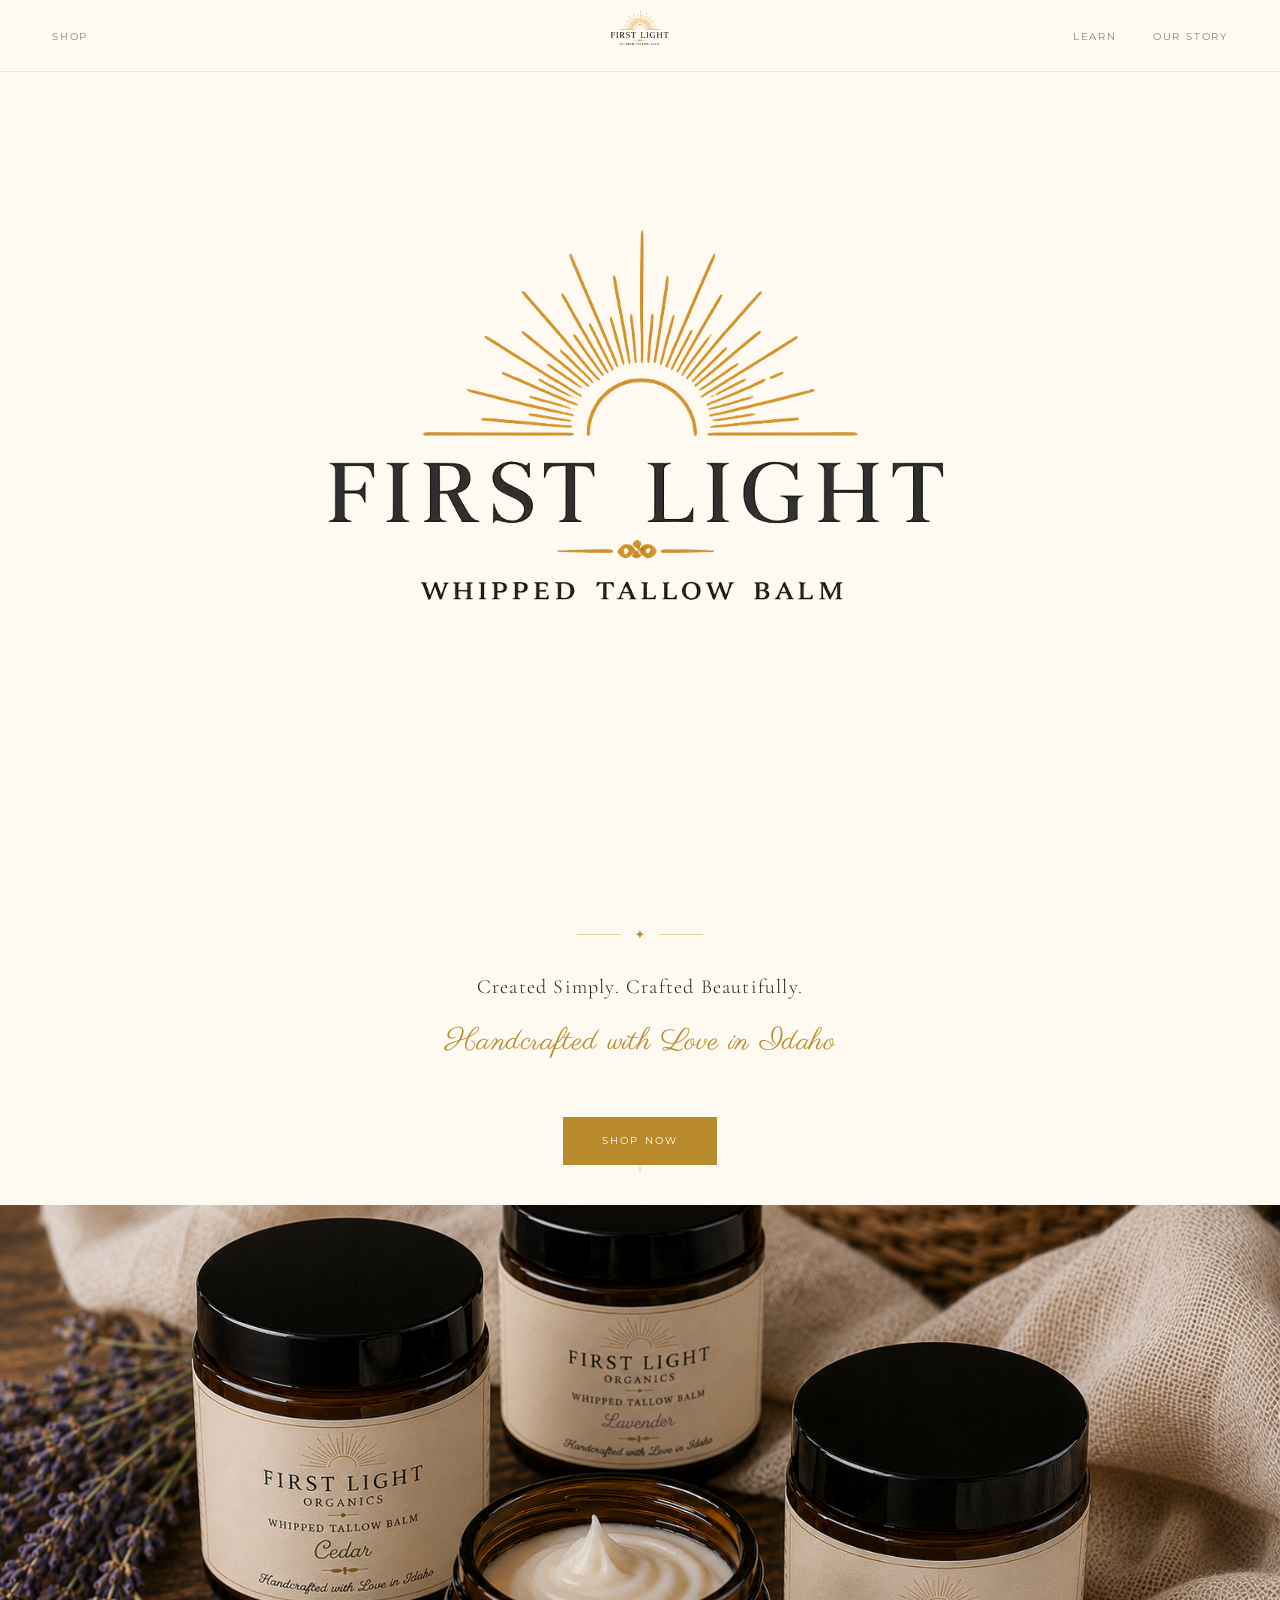
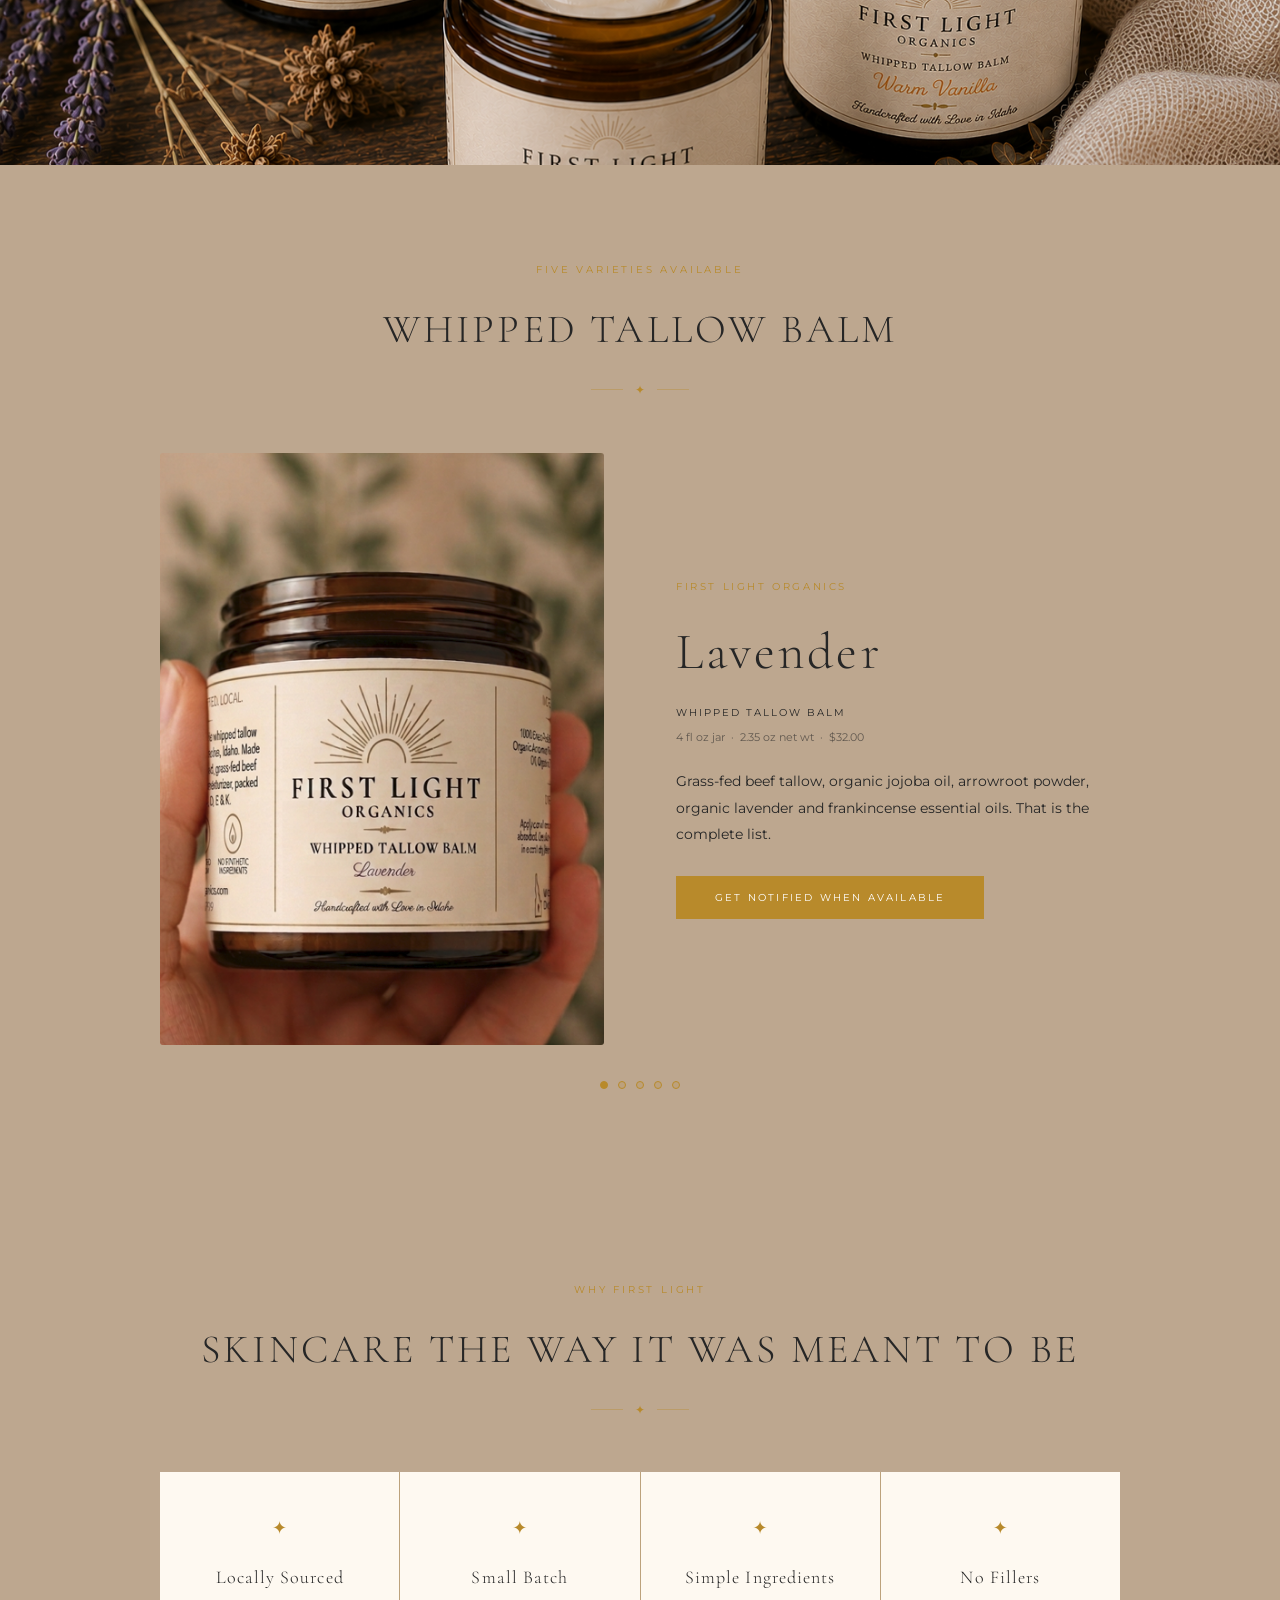
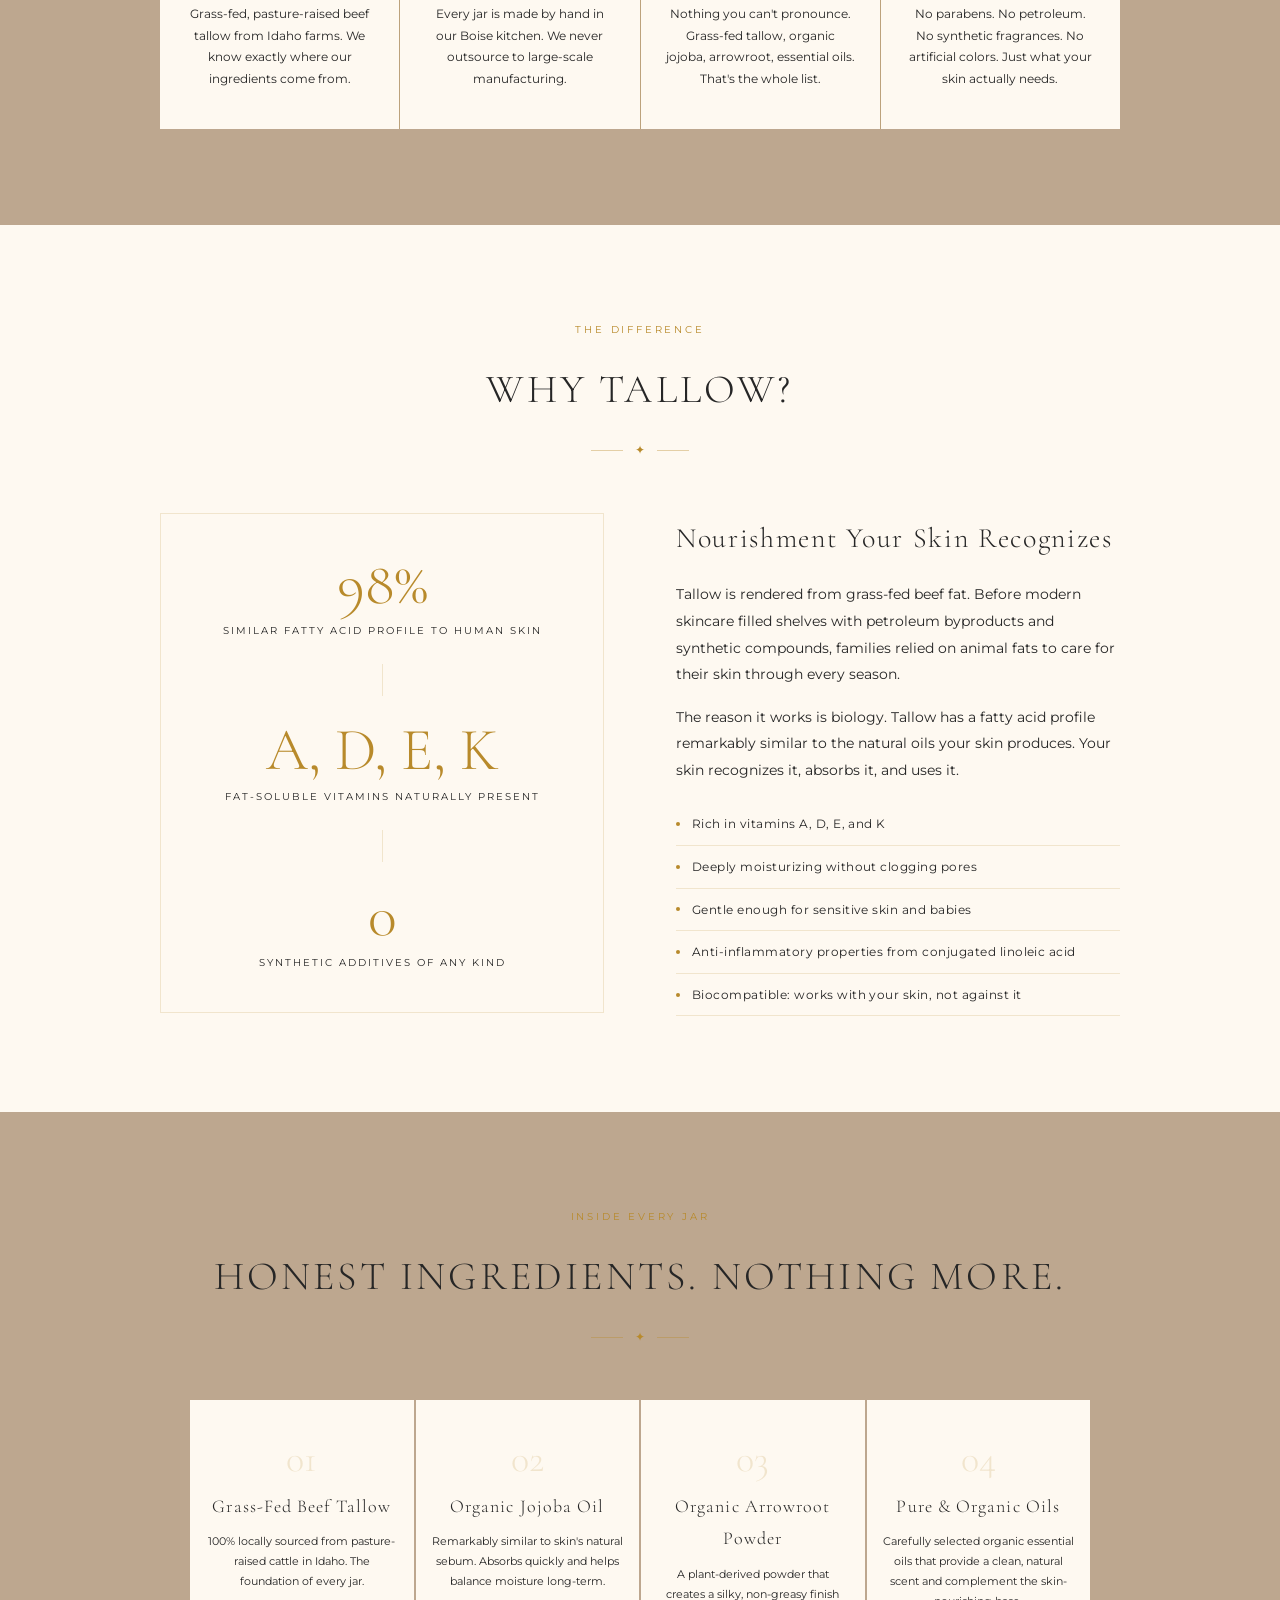
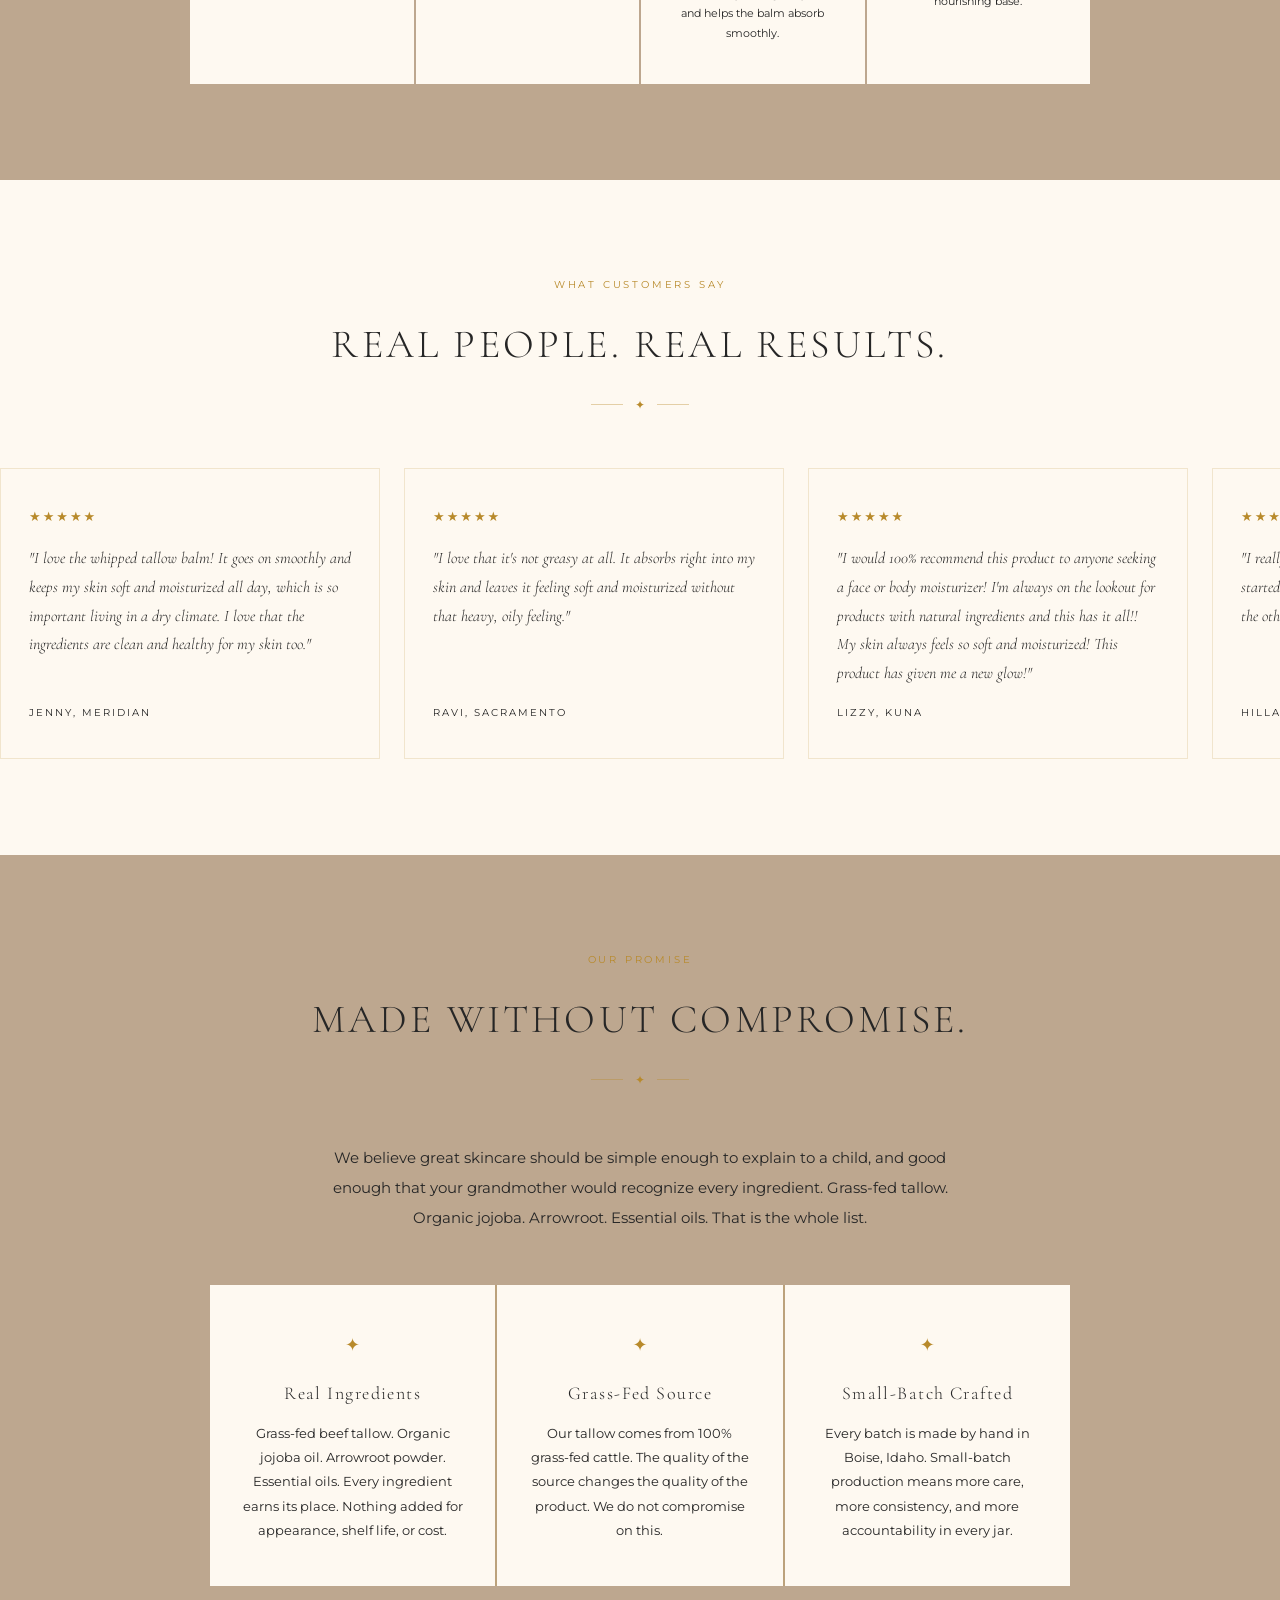
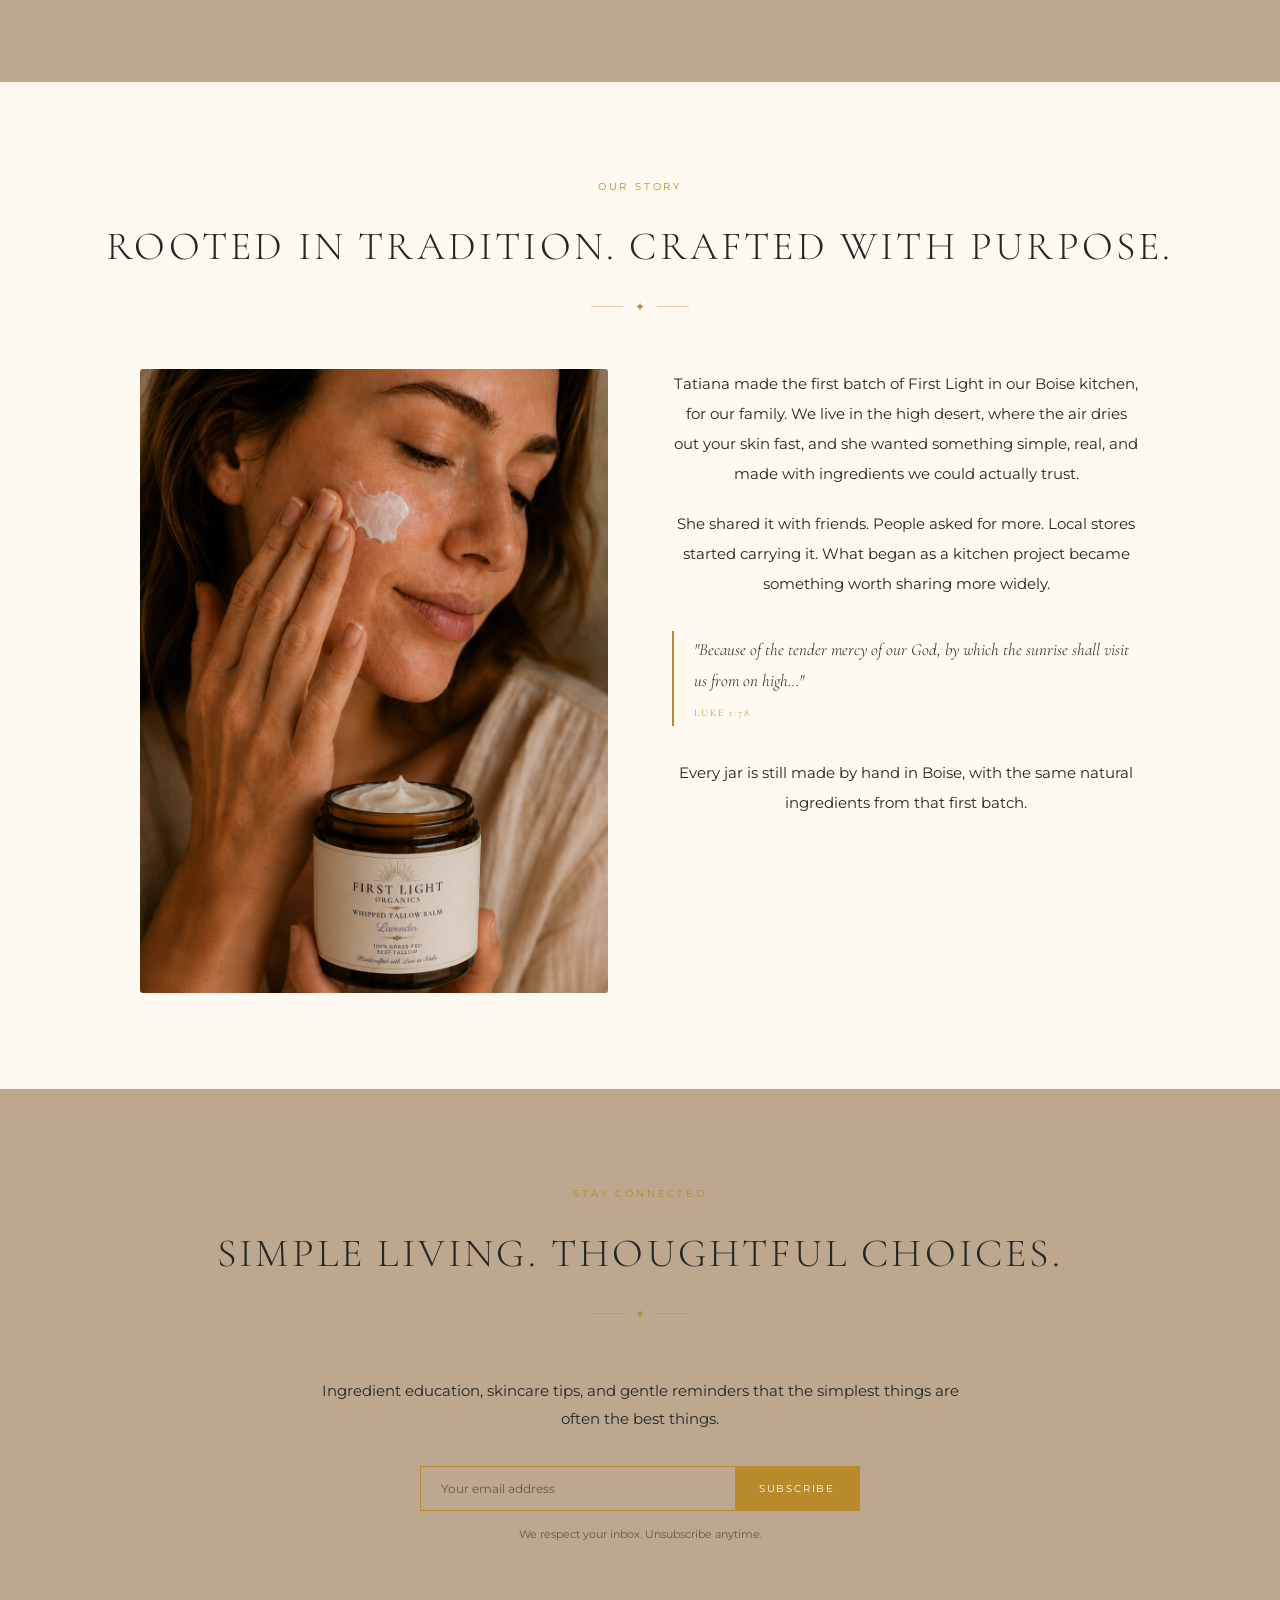
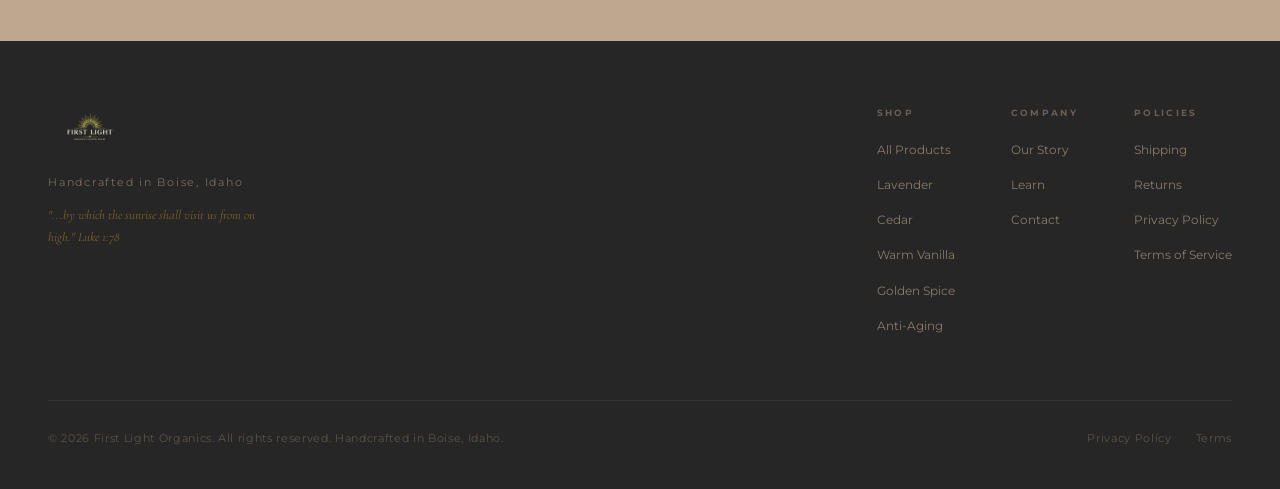
==== index.html @ 509327cc "Reduce hero whitespace: remove min-height, cut padding" ====
<!DOCTYPE html>
<html lang="en">
<head>
  <meta charset="UTF-8">
  <meta name="viewport" content="width=device-width, initial-scale=1.0">
  <title>First Light Organics: Whipped Tallow Balm | Handcrafted in Idaho</title>
  <meta name="description" content="Whipped tallow balm handcrafted in small batches in Boise, Idaho. Three scents, simple grass-fed ingredients, nothing synthetic.">
  <link rel="stylesheet" href="styles.css">
  <link rel="icon" type="image/png" href="images/icon-sun.png">
</head>
<body>

  <section class="hero">
    <img src="images/logo.png" alt="First Light Organics" style="width:min(2100px,90vw);height:auto;margin-bottom:12px">
    <div class="rule"><span>&#10022;</span></div>
    <p class="hero-tagline">Created Simply. Crafted Beautifully.</p>
    <span class="hero-script">Handcrafted with Love in Idaho</span>
    <div class="hero-cta">
      <a href="shop.html" class="btn btn-gold">Shop Now</a>
    </div>
    <div class="scroll-hint"><div class="scroll-line"></div></div>
  </section>

  <div class="brand-photo-banner">
    <img src="images/product-group.png" alt="First Light Organics Whipped Tallow Balm collection">
  </div>

  <section class="products">
    <p class="s-label">Five Varieties Available</p>
    <h2 class="s-title">Whipped Tallow Balm</h2>
    <div class="s-rule"><span>&#10022;</span></div>
    <div id="productCarousel">

      <div class="product-slide active">
        <div class="product-feature">
          <img src="images/product-hand.png" alt="First Light Lavender Whipped Tallow Balm" class="product-feature-img">
          <div class="product-feature-info">
            <p class="product-feature-label">First Light Organics</p>
            <h3 class="product-feature-name">Lavender</h3>
            <p class="product-sub">Whipped Tallow Balm</p>
            <p class="product-size">4 fl oz jar &nbsp;&middot;&nbsp; 2.35 oz net wt &nbsp;&middot;&nbsp; $32.00</p>
            <p class="product-feature-desc">Grass-fed beef tallow, organic jojoba oil, arrowroot powder, organic lavender and frankincense essential oils. That is the complete list.</p>
            <div class="notify-wrap" style="margin-top:28px">
              <button class="btn btn-gold" onclick="notifyClick(this)">Get Notified When Available</button>
            </div>
          </div>
        </div>
      </div>

      <div class="product-slide">
        <div class="product-feature">
          <img src="images/product-cedar.png" alt="First Light Cedar Whipped Tallow Balm" class="product-feature-img">
          <div class="product-feature-info">
            <p class="product-feature-label">First Light Organics</p>
            <h3 class="product-feature-name">Cedar</h3>
            <p class="product-sub">Whipped Tallow Balm</p>
            <p class="product-size">4 fl oz jar &nbsp;&middot;&nbsp; 2.35 oz net wt &nbsp;&middot;&nbsp; $32.00</p>
            <p class="product-feature-desc">Grass-fed beef tallow, organic jojoba oil, arrowroot powder, cedarwood essential oil. Warm, grounded, and woody. A scent that settles into the skin and stays.</p>
            <div class="notify-wrap" style="margin-top:28px">
              <button class="btn btn-gold" onclick="notifyClick(this)">Get Notified When Available</button>
            </div>
          </div>
        </div>
      </div>

      <div class="product-slide">
        <div class="product-feature">
          <img src="images/product-vanilla.png" alt="First Light Warm Vanilla Whipped Tallow Balm" class="product-feature-img">
          <div class="product-feature-info">
            <p class="product-feature-label">First Light Organics</p>
            <h3 class="product-feature-name">Warm Vanilla</h3>
            <p class="product-sub">Whipped Tallow Balm</p>
            <p class="product-size">4 fl oz jar &nbsp;&middot;&nbsp; 2.35 oz net wt &nbsp;&middot;&nbsp; $32.00</p>
            <p class="product-feature-desc">Grass-fed beef tallow, organic jojoba oil, arrowroot powder, vanilla essential oil. Soft and warm, with a sweetness that feels natural rather than added.</p>
            <div class="notify-wrap" style="margin-top:28px">
              <button class="btn btn-gold" onclick="notifyClick(this)">Get Notified When Available</button>
            </div>
          </div>
        </div>
      </div>

      <div class="product-slide">
        <div class="product-feature">
          <img src="images/product-golden-spice.png" alt="First Light Golden Spice Whipped Tallow Balm" class="product-feature-img">
          <div class="product-feature-info">
            <p class="product-feature-label">First Light Organics</p>
            <h3 class="product-feature-name">Golden Spice</h3>
            <p class="product-sub">Whipped Tallow Balm</p>
            <p class="product-size">4 fl oz jar &nbsp;&middot;&nbsp; 2.35 oz net wt &nbsp;&middot;&nbsp; $32.00</p>
            <p class="product-feature-desc">Grass-fed beef tallow, organic jojoba oil, organic arrowroot powder, and a rich blend of copaiba, coconut CO2, vanilla CO2, cocoa CO2, tamanu oil, tonka bean, organic cardamom, ginger, fir-silver, and organic cinnamon leaf essential oils. Warm, layered, and deeply spiced.</p>
            <div class="notify-wrap" style="margin-top:28px">
              <button class="btn btn-gold" onclick="notifyClick(this)">Get Notified When Available</button>
            </div>
          </div>
        </div>
      </div>

      <div class="product-slide">
        <div class="product-feature">
          <img src="images/product-anti-aging.png" alt="First Light Anti-Aging Whipped Tallow Balm" class="product-feature-img">
          <div class="product-feature-info">
            <p class="product-feature-label">First Light Organics</p>
            <h3 class="product-feature-name">Anti-Aging</h3>
            <p class="product-sub">Whipped Face Cream</p>
            <p class="product-size">2 oz jar &nbsp;&middot;&nbsp; $25.00</p>
            <p class="product-feature-desc">Grass-fed beef tallow, organic jojoba oil, organic rosehip seed oil, organic vitamin E, organic frankincense, organic bergamot, bourbon geranium, and organic Roman chamomile. A nourishing blend chosen to support radiant, healthy-looking skin.</p>
            <div class="notify-wrap" style="margin-top:28px">
              <button class="btn btn-gold" onclick="notifyClick(this)">Get Notified When Available</button>
            </div>
          </div>
        </div>
      </div>

      <div class="carousel-dots" id="carouselDots">
        <button class="carousel-dot active" onclick="goToSlide(0)" aria-label="Lavender"></button>
        <button class="carousel-dot" onclick="goToSlide(1)" aria-label="Cedar"></button>
        <button class="carousel-dot" onclick="goToSlide(2)" aria-label="Warm Vanilla"></button>
        <button class="carousel-dot" onclick="goToSlide(3)" aria-label="Golden Spice"></button>
        <button class="carousel-dot" onclick="goToSlide(4)" aria-label="Anti-Aging"></button>
      </div>
    </div>
  </section>

  <section style="background:var(--ivory)">
    <p class="s-label">Why First Light</p>
    <h2 class="s-title">Skincare the Way It Was Meant to Be</h2>
    <div class="s-rule"><span>&#10022;</span></div>
    <div class="features-grid">
      <div class="feature">
        <span class="feature-icon">&#10022;</span>
        <h3 class="feature-title">Locally Sourced</h3>
        <p class="feature-text">Grass-fed, pasture-raised beef tallow from Idaho farms. We know exactly where our ingredients come from.</p>
      </div>
      <div class="feature">
        <span class="feature-icon">&#10022;</span>
        <h3 class="feature-title">Small Batch</h3>
        <p class="feature-text">Every jar is made by hand in our Boise kitchen. We never outsource to large-scale manufacturing.</p>
      </div>
      <div class="feature">
        <span class="feature-icon">&#10022;</span>
        <h3 class="feature-title">Simple Ingredients</h3>
        <p class="feature-text">Nothing you can't pronounce. Grass-fed tallow, organic jojoba, arrowroot, essential oils. That's the whole list.</p>
      </div>
      <div class="feature">
        <span class="feature-icon">&#10022;</span>
        <h3 class="feature-title">No Fillers</h3>
        <p class="feature-text">No parabens. No petroleum. No synthetic fragrances. No artificial colors. Just what your skin actually needs.</p>
      </div>
    </div>
  </section>

  <section>
    <p class="s-label">The Difference</p>
    <h2 class="s-title">Why Tallow?</h2>
    <div class="s-rule"><span>&#10022;</span></div>
    <div class="tallow-content">
      <div class="tallow-stat-block">
        <div class="tallow-stat">98%</div>
        <div class="tallow-stat-label">Similar fatty acid profile to human skin</div>
        <div class="tallow-divider"></div>
        <div class="tallow-stat">A, D, E, K</div>
        <div class="tallow-stat-label">Fat-soluble vitamins naturally present</div>
        <div class="tallow-divider"></div>
        <div class="tallow-stat">0</div>
        <div class="tallow-stat-label">Synthetic additives of any kind</div>
      </div>
      <div class="tallow-text">
        <h3>Nourishment Your Skin Recognizes</h3>
        <p>Tallow is rendered from grass-fed beef fat. Before modern skincare filled shelves with petroleum byproducts and synthetic compounds, families relied on animal fats to care for their skin through every season.</p>
        <p>The reason it works is biology. Tallow has a fatty acid profile remarkably similar to the natural oils your skin produces. Your skin recognizes it, absorbs it, and uses it.</p>
        <ul class="tallow-list">
          <li>Rich in vitamins A, D, E, and K</li>
          <li>Deeply moisturizing without clogging pores</li>
          <li>Gentle enough for sensitive skin and babies</li>
          <li>Anti-inflammatory properties from conjugated linoleic acid</li>
          <li>Biocompatible: works with your skin, not against it</li>
        </ul>
      </div>
    </div>
  </section>

  <section class="ingredients" style="background:var(--ivory)">
    <p class="s-label">Inside Every Jar</p>
    <h2 class="s-title">Honest Ingredients. Nothing More.</h2>
    <div class="s-rule"><span>&#10022;</span></div>
    <div class="ingr-grid">
      <div class="ingr-card">
        <div class="ingr-number">01</div>
        <div class="ingr-name">Grass-Fed Beef Tallow</div>
        <p class="ingr-desc">100% locally sourced from pasture-raised cattle in Idaho. The foundation of every jar.</p>
      </div>
      <div class="ingr-card">
        <div class="ingr-number">02</div>
        <div class="ingr-name">Organic Jojoba Oil</div>
        <p class="ingr-desc">Remarkably similar to skin's natural sebum. Absorbs quickly and helps balance moisture long-term.</p>
      </div>
      <div class="ingr-card">
        <div class="ingr-number">03</div>
        <div class="ingr-name">Organic Arrowroot Powder</div>
        <p class="ingr-desc">A plant-derived powder that creates a silky, non-greasy finish and helps the balm absorb smoothly.</p>
      </div>
      <div class="ingr-card">
        <div class="ingr-number">04</div>
        <div class="ingr-name">Pure &amp; Organic Oils</div>
        <p class="ingr-desc">Carefully selected organic essential oils that provide a clean, natural scent and complement the skin-nourishing base.</p>
      </div>
    </div>
  </section>

  <section style="overflow:hidden;padding-left:0;padding-right:0">
    <p class="s-label" style="padding:0 48px">What Customers Say</p>
    <h2 class="s-title" style="padding:0 48px">Real People. Real Results.</h2>
    <div class="s-rule" style="padding:0 48px"><span>&#10022;</span></div>
    <div class="reviews-marquee">
      <div class="reviews-track">
        <div class="review-card"><div class="review-stars">&#9733;&#9733;&#9733;&#9733;&#9733;</div><p class="review-text">"I love the whipped tallow balm! It goes on smoothly and keeps my skin soft and moisturized all day, which is so important living in a dry climate. I love that the ingredients are clean and healthy for my skin too."</p><span class="review-author">Jenny, Meridian</span></div>
        <div class="review-card"><div class="review-stars">&#9733;&#9733;&#9733;&#9733;&#9733;</div><p class="review-text">"I love that it's not greasy at all. It absorbs right into my skin and leaves it feeling soft and moisturized without that heavy, oily feeling."</p><span class="review-author">Ravi, Sacramento</span></div>
        <div class="review-card"><div class="review-stars">&#9733;&#9733;&#9733;&#9733;&#9733;</div><p class="review-text">"I would 100% recommend this product to anyone seeking a face or body moisturizer! I'm always on the lookout for products with natural ingredients and this has it all!! My skin always feels so soft and moisturized! This product has given me a new glow!"</p><span class="review-author">Lizzy, Kuna</span></div>
        <div class="review-card"><div class="review-stars">&#9733;&#9733;&#9733;&#9733;&#9733;</div><p class="review-text">"I really enjoy the feeling of this on my skin. Ever since I started using First Light, I haven't opened the bottle of the other brand I had been using for years."</p><span class="review-author">Hillary, Boise</span></div>
        <div class="review-card"><div class="review-stars">&#9733;&#9733;&#9733;&#9733;&#9733;</div><p class="review-text">"I love the whipped tallow balm! It goes on smoothly and keeps my skin soft and moisturized all day, which is so important living in a dry climate. I love that the ingredients are clean and healthy for my skin too."</p><span class="review-author">Jenny, Meridian</span></div>
        <div class="review-card"><div class="review-stars">&#9733;&#9733;&#9733;&#9733;&#9733;</div><p class="review-text">"I love that it's not greasy at all. It absorbs right into my skin and leaves it feeling soft and moisturized without that heavy, oily feeling."</p><span class="review-author">Ravi, Sacramento</span></div>
        <div class="review-card"><div class="review-stars">&#9733;&#9733;&#9733;&#9733;&#9733;</div><p class="review-text">"I would 100% recommend this product to anyone seeking a face or body moisturizer! I'm always on the lookout for products with natural ingredients and this has it all!! My skin always feels so soft and moisturized! This product has given me a new glow!"</p><span class="review-author">Lizzy, Kuna</span></div>
        <div class="review-card"><div class="review-stars">&#9733;&#9733;&#9733;&#9733;&#9733;</div><p class="review-text">"I really enjoy the feeling of this on my skin. Ever since I started using First Light, I haven't opened the bottle of the other brand I had been using for years."</p><span class="review-author">Hillary, Boise</span></div>
      </div>
    </div>
  </section>

  <section style="background:var(--ivory)">
    <div class="promise-wrap">
      <p class="s-label">Our Promise</p>
      <h2 class="s-title">Made Without Compromise.</h2>
      <div class="s-rule"><span>&#10022;</span></div>
      <p class="promise-text">We believe great skincare should be simple enough to explain to a child, and good enough that your grandmother would recognize every ingredient. Grass-fed tallow. Organic jojoba. Arrowroot. Essential oils. That is the whole list.</p>
      <div class="promise-pillars">
        <div class="promise-pillar">
          <div class="promise-icon">&#10022;</div>
          <h4 class="promise-pillar-title">Real Ingredients</h4>
          <p class="promise-pillar-text">Grass-fed beef tallow. Organic jojoba oil. Arrowroot powder. Essential oils. Every ingredient earns its place. Nothing added for appearance, shelf life, or cost.</p>
        </div>
        <div class="promise-pillar">
          <div class="promise-icon">&#10022;</div>
          <h4 class="promise-pillar-title">Grass-Fed Source</h4>
          <p class="promise-pillar-text">Our tallow comes from 100% grass-fed cattle. The quality of the source changes the quality of the product. We do not compromise on this.</p>
        </div>
        <div class="promise-pillar">
          <div class="promise-icon">&#10022;</div>
          <h4 class="promise-pillar-title">Small-Batch Crafted</h4>
          <p class="promise-pillar-text">Every batch is made by hand in Boise, Idaho. Small-batch production means more care, more consistency, and more accountability in every jar.</p>
        </div>
      </div>
    </div>
  </section>

  <section>
    <p class="s-label">Our Story</p>
    <h2 class="s-title">Rooted in Tradition. Crafted with Purpose.</h2>
    <div class="s-rule"><span>&#10022;</span></div>
    <div class="story-split">
      <img src="images/lifestyle-face.png" alt="Woman applying First Light Organics whipped tallow balm to her face">
      <div class="story-block" style="margin:0">
      <p>Tatiana made the first batch of First Light in our Boise kitchen, for our family. We live in the high desert, where the air dries out your skin fast, and she wanted something simple, real, and made with ingredients we could actually trust.</p>
      <p>She shared it with friends. People asked for more. Local stores started carrying it. What began as a kitchen project became something worth sharing more widely.</p>
      <blockquote>
        "Because of the tender mercy of our God, by which the sunrise shall visit us from on high..."
        <cite>Luke 1:78</cite>
      </blockquote>
      <p>Every jar is still made by hand in Boise, with the same natural ingredients from that first batch.</p>
    </div>
    </div>
  </section>

  <section class="newsletter">
    <p class="s-label">Stay Connected</p>
    <h2 class="s-title">Simple Living. Thoughtful Choices.</h2>
    <div class="s-rule"><span>&#10022;</span></div>
    <p class="s-prose">Ingredient education, skincare tips, and gentle reminders that the simplest things are often the best things.</p>
    <form class="newsletter-form" onsubmit="handleNewsletter(event)">
      <input type="email" placeholder="Your email address" required>
      <button type="submit">Subscribe</button>
    </form>
    <p class="newsletter-note">We respect your inbox. Unsubscribe anytime.</p>
  </section>

  <script src="components.js"></script>
  <script>
    (function() {
      var slides, dots, current = 0, timer;
      function init() {
        slides = document.querySelectorAll('#productCarousel .product-slide');
        dots   = document.querySelectorAll('#carouselDots .carousel-dot');
        resetTimer();
      }
      function goToSlide(n) {
        slides[current].classList.remove('active');
        dots[current].classList.remove('active');
        current = n;
        slides[current].classList.add('active');
        dots[current].classList.add('active');
        resetTimer();
      }
      function resetTimer() {
        clearInterval(timer);
        timer = setInterval(function(){ goToSlide((current + 1) % slides.length); }, 5000);
      }
      window.goToSlide = goToSlide;
      document.addEventListener('DOMContentLoaded', init);
    })();
  </script>
</body>
</html>
---- styles.css ----
@import url('https://fonts.googleapis.com/css2?family=Cormorant+Garamond:ital,wght@0,300;0,400;0,500;1,300;1,400&family=Montserrat:wght@400;500;600&family=Parisienne&display=swap');

/* ── TOKENS ── */
:root{
  --cream:#FEF9F1; --ivory:#BDA78F; --gold:#B88A2B;
  --g-dim:rgba(184,138,43,0.18); --charcoal:#262626;
  --taupe:#BDA78F; --brown:#8B6A45;
  --serif:'Cormorant Garamond','Cormorant',Georgia,'Times New Roman',serif;
  --sans:'Montserrat',system-ui,-apple-system,'Segoe UI',Helvetica,sans-serif;
  --script:'Parisienne',cursive;
}
@media(prefers-color-scheme:dark){
  :root{ --cream:#1C1813; --ivory:#251E18; --charcoal:#EFE4D5; --taupe:#9A7A5A; --g-dim:rgba(184,138,43,0.14); }
}
:root[data-theme="light"]{ --cream:#F7F2EB; --ivory:#BDA78F; --charcoal:#262626; --taupe:#BDA78F; --g-dim:rgba(184,138,43,0.18); }
:root[data-theme="dark"] { --cream:#1C1813; --ivory:#251E18; --charcoal:#EFE4D5; --taupe:#9A7A5A; --g-dim:rgba(184,138,43,0.14); }

/* ── RESET ── */
*,*::before,*::after{ box-sizing:border-box; margin:0; padding:0; }
html{ scroll-behavior:smooth; }
body{ background:var(--cream); color:var(--charcoal); font-family:var(--sans); font-size:14px; line-height:1.8; -webkit-font-smoothing:antialiased; padding-top:72px; }

/* ── NAV ── */
nav{
  position:fixed; inset:0 0 auto; z-index:100;
  display:flex; align-items:center; justify-content:space-between;
  padding:0 52px; height:72px;
  background:var(--cream); border-bottom:1px solid var(--g-dim);
}
.nav-links{ display:flex; gap:36px; list-style:none; flex:1; }
nav .nav-links:last-child{ justify-content:flex-end; }
.nav-links a{
  font-size:10px; letter-spacing:0.18em; text-transform:uppercase;
  color:var(--charcoal); text-decoration:none; opacity:0.55;
  transition:opacity 0.2s;
}
.nav-links a:hover,.nav-links a.active{ opacity:1; }
.nav-logo{ display:flex; flex-direction:column; align-items:center; text-decoration:none; line-height:1; gap:2px; }
.nav-wordmark{ font-family:var(--serif); font-size:16px; font-weight:400; letter-spacing:0.3em; text-transform:uppercase; color:var(--charcoal); }
.nav-sub{ font-size:8px; letter-spacing:0.22em; text-transform:uppercase; color:var(--gold); opacity:0.7; }

/* ── BUTTONS ── */
.btn{
  display:inline-block; font-family:var(--sans); font-size:10px; letter-spacing:0.22em;
  text-transform:uppercase; text-decoration:none; padding:14px 38px;
  border:1px solid var(--gold); color:var(--charcoal); background:transparent; cursor:pointer;
  transition:background 0.22s,color 0.22s,border-color 0.22s;
}
.btn:hover{ background:var(--gold); color:#fff; }
.btn-gold{ background:var(--gold); color:#fff; border-color:var(--gold); }
.btn-gold:hover{ background:var(--brown); border-color:var(--brown); }

/* ── SHARED SECTION ── */
section{ padding:96px 48px; }
.s-label{ font-size:10px; letter-spacing:0.28em; text-transform:uppercase; color:var(--gold); text-align:center; margin-bottom:14px; }
.s-title{ font-family:var(--serif); font-size:clamp(26px,3.2vw,40px); font-weight:300; letter-spacing:0.08em; text-transform:uppercase; text-align:center; color:var(--charcoal); margin-bottom:14px; text-wrap:balance; }
.s-rule{ display:flex; align-items:center; gap:12px; width:fit-content; margin:0 auto 52px; }
.s-rule::before,.s-rule::after{ content:''; width:32px; height:1px; background:var(--gold); opacity:0.38; }
.s-rule span{ color:var(--gold); font-size:12px; }
.s-prose{ max-width:640px; margin:0 auto; font-size:15px; line-height:1.9; color:var(--charcoal); text-align:center; }

/* ── PAGE HERO (inner pages) ── */
.page-hero{ padding:80px 48px 56px; text-align:center; border-bottom:1px solid var(--g-dim); }
.page-hero-eyebrow{ font-size:10px; letter-spacing:0.28em; text-transform:uppercase; color:var(--gold); margin-bottom:16px; }
.page-hero-title{ font-family:var(--serif); font-size:clamp(36px,5vw,64px); font-weight:300; letter-spacing:0.1em; text-transform:uppercase; color:var(--charcoal); margin-bottom:16px; }
.page-hero-sub{ font-size:14px; color:var(--charcoal); max-width:520px; margin:0 auto; }

/* ── HERO (home) ── */
.hero{ display:flex; flex-direction:column; align-items:center; justify-content:center; padding:48px 48px 40px; text-align:center; position:relative; }
.hero-eyebrow{ font-size:10px; letter-spacing:0.3em; text-transform:uppercase; color:var(--gold); margin-bottom:28px; }
.hero-title{ font-family:var(--serif); font-size:clamp(54px,8vw,100px); font-weight:300; line-height:0.98; letter-spacing:0.1em; text-transform:uppercase; color:var(--charcoal); }
.rule{ display:flex; align-items:center; gap:14px; width:fit-content; margin:28px auto; }
.rule::before,.rule::after{ content:''; width:44px; height:1px; background:var(--gold); opacity:0.4; }
.rule span{ color:var(--gold); font-size:13px; line-height:1; }
.hero-tagline{ font-family:var(--serif); font-size:clamp(15px,1.8vw,20px); font-weight:300; letter-spacing:0.06em; color:var(--charcoal); margin-bottom:10px; }
.hero-script{ font-family:var(--script); font-size:30px; color:var(--gold); letter-spacing:0.02em; display:block; margin-bottom:48px; }
.hero-cta{ display:flex; gap:16px; justify-content:center; flex-wrap:wrap; }
.scroll-hint{ position:absolute; bottom:32px; left:50%; transform:translateX(-50%); display:flex; flex-direction:column; align-items:center; gap:6px; opacity:0.35; }
.scroll-line{ width:1px; height:36px; background:var(--gold); animation:pulse 2.2s ease-in-out infinite; }
@keyframes pulse{ 0%,100%{ opacity:0.35; transform:scaleY(1); } 50%{ opacity:0.8; transform:scaleY(1.2); } }

/* ── JARS ── */
.products{ background:var(--ivory); }
.products-grid{ display:grid; grid-template-columns:repeat(2,1fr); gap:52px; max-width:800px; margin:0 auto; }
.product-card{ display:flex; flex-direction:column; align-items:center; text-align:center; gap:24px; }
.jar-outer{ display:flex; flex-direction:column; align-items:center; position:relative; padding-top:22px; }
.jar-lid{ width:152px; height:22px; background:linear-gradient(to bottom,#D4B058 0%,#9F7C2A 100%); border-radius:3px 3px 1px 1px; box-shadow:0 2px 8px rgba(0,0,0,0.2); position:relative; z-index:2; }
.jar-body{ width:148px; height:162px; background:linear-gradient(140deg,#C87E3A 0%,#8C5220 50%,#5E3410 100%); border-radius:2px 2px 10px 10px; position:relative; overflow:hidden; box-shadow:5px 10px 28px rgba(0,0,0,0.24),inset 3px 0 10px rgba(255,255,255,0.07),inset -5px 0 14px rgba(0,0,0,0.22); }
.jar-sheen{ position:absolute; top:0; left:12px; width:18px; bottom:0; background:linear-gradient(to right,transparent,rgba(255,255,255,0.09),transparent); pointer-events:none; }
.jar-sticker{ position:absolute; top:22px; left:11px; right:11px; background:rgba(247,242,235,0.93); padding:10px 7px 12px; text-align:center; border:0.5px solid rgba(184,138,43,0.25); }
.sticker-brand{ font-family:var(--serif); font-size:9px; letter-spacing:0.24em; text-transform:uppercase; color:#262626; display:block; line-height:1; margin-bottom:4px; }
.sticker-line{ width:22px; height:0.5px; background:#B88A2B; margin:0 auto 4px; }
.sticker-variant{ font-family:var(--sans); font-size:7.5px; letter-spacing:0.14em; text-transform:uppercase; color:#8B6A45; display:block; }
.product-name{ font-family:var(--serif); font-size:30px; font-weight:300; letter-spacing:0.08em; color:var(--charcoal); margin-bottom:2px; }
.product-sub{ font-size:10px; letter-spacing:0.2em; text-transform:uppercase; color:var(--charcoal); margin-bottom:6px; }
.product-size{ font-size:11px; color:var(--charcoal); opacity:0.6; margin-bottom:16px; }

/* ── FEATURES ── */
.features-grid{ display:grid; grid-template-columns:repeat(4,1fr); gap:1px; max-width:960px; margin:0 auto; background:var(--g-dim); }
.feature{ background:var(--cream); text-align:center; padding:40px 24px; }
.feature-icon{ font-size:18px; margin-bottom:16px; display:block; color:var(--gold); }
.feature-title{ font-family:var(--serif); font-size:18px; font-weight:300; letter-spacing:0.06em; color:var(--charcoal); margin-bottom:10px; }
.feature-text{ font-size:12px; line-height:1.8; color:var(--charcoal); }

/* ── WHY TALLOW (home teaser) ── */
.tallow-content{ display:grid; grid-template-columns:1fr 1fr; gap:72px; max-width:960px; margin:0 auto; align-items:start; }
.tallow-stat-block{ padding:40px; border:1px solid var(--g-dim); text-align:center; }
.tallow-stat{ font-family:var(--serif); font-size:clamp(40px,5vw,60px); font-weight:300; color:var(--gold); line-height:1; margin-bottom:8px; }
.tallow-stat-label{ font-size:10px; letter-spacing:0.2em; text-transform:uppercase; color:var(--charcoal); }
.tallow-divider{ width:1px; height:32px; background:var(--g-dim); margin:24px auto; }
.tallow-text h3{ font-family:var(--serif); font-size:clamp(20px,2.2vw,28px); font-weight:300; letter-spacing:0.06em; color:var(--charcoal); margin-bottom:18px; }
.tallow-text p{ font-size:14px; line-height:1.9; color:var(--charcoal); margin-bottom:16px; }
.tallow-list{ list-style:none; margin-top:20px; }
.tallow-list li{ font-size:12px; letter-spacing:0.04em; color:var(--charcoal); padding:10px 0; border-bottom:1px solid var(--g-dim); display:flex; align-items:center; gap:12px; }
.tallow-list li::before{ content:''; width:4px; height:4px; background:var(--gold); border-radius:50%; flex-shrink:0; }

/* ── WHY TALLOW GUIDE ── */
.guide-body{ max-width:720px; margin:0 auto; }
.guide-h3{ font-family:var(--serif); font-size:clamp(20px,2.2vw,26px); font-weight:300; letter-spacing:0.06em; color:var(--charcoal); margin:52px 0 18px; }
.guide-h3:first-child{ margin-top:0; }
.guide-p{ font-size:14px; line-height:1.95; color:var(--charcoal); margin-bottom:16px; }
.guide-list{ margin:16px 0 20px 0; padding:0; list-style:none; }
.guide-list li{ font-size:14px; line-height:1.85; color:var(--charcoal); padding:10px 0 10px 20px; border-bottom:1px solid var(--g-dim); position:relative; }
.guide-list li::before{ content:''; position:absolute; left:0; top:18px; width:5px; height:5px; border-radius:50%; background:var(--gold); }
.guide-compare{ display:grid; grid-template-columns:1fr 1fr; gap:2px; margin:32px 0 40px; }
.guide-compare-col{ background:var(--ivory); }
.guide-compare-head{ font-size:10px; letter-spacing:0.24em; text-transform:uppercase; color:var(--gold); padding:20px 24px 12px; border-bottom:1px solid var(--g-dim); }
.guide-compare-item{ font-size:13px; line-height:1.6; color:var(--charcoal); padding:12px 24px; border-bottom:1px solid var(--g-dim); display:flex; align-items:flex-start; gap:10px; }
.guide-compare-item::before{ flex-shrink:0; font-size:14px; margin-top:1px; }
.guide-compare-no::before{ content:'✕'; color:#B87070; }
.guide-compare-yes::before{ content:'✓'; color:#7A9E7A; }
.guide-closing{ margin-top:52px; padding:36px 40px; border:1px solid var(--g-dim); background:var(--ivory); font-size:14px; line-height:1.95; color:var(--charcoal); font-style:italic; }

/* ── INGREDIENTS ── */
.ingredients{ background:var(--ivory); }
.ingr-grid{ display:grid; grid-template-columns:repeat(4,1fr); gap:2px; max-width:900px; margin:0 auto; }
.ingr-card{ background:var(--cream); padding:40px 16px; text-align:center; }
.ingr-number{ font-family:var(--serif); font-size:38px; font-weight:300; color:var(--g-dim); line-height:1; margin-bottom:12px; }
.ingr-name{ font-family:var(--serif); font-size:18px; font-weight:300; letter-spacing:0.06em; color:var(--charcoal); margin-bottom:10px; }
.ingr-desc{ font-size:11px; line-height:1.8; color:var(--charcoal); }

/* ── REVIEWS ── */
.reviews-grid{ display:grid; grid-template-columns:repeat(auto-fit,minmax(280px,1fr)); gap:24px; max-width:960px; margin:0 auto; }
.reviews-marquee{ overflow:hidden; width:100%; margin-top:32px; }
.reviews-track{ display:flex; gap:24px; width:max-content; animation:scroll-reviews 28s linear infinite; }
.reviews-track:hover{ animation-play-state:paused; }
.reviews-track .review-card{ width:380px; flex-shrink:0; }
@keyframes scroll-reviews{ 0%{ transform:translateX(0); } 100%{ transform:translateX(-50%); } }
.reviews-page-grid{ display:grid; grid-template-columns:repeat(3,1fr); gap:24px; max-width:960px; margin:0 auto; }
.review-card{ padding:36px 28px; border:1px solid var(--g-dim); display:flex; flex-direction:column; gap:16px; }
.review-stars{ color:var(--gold); font-size:13px; letter-spacing:2px; }
.review-text{ font-family:var(--serif); font-size:16px; font-weight:300; line-height:1.8; color:var(--charcoal); font-style:italic; flex:1; }
.review-author{ font-size:10px; letter-spacing:0.2em; text-transform:uppercase; color:var(--charcoal); }
.rating-summary{ display:flex; gap:12px; align-items:baseline; justify-content:center; margin-bottom:52px; }
.rating-big-num{ font-family:var(--serif); font-size:64px; font-weight:300; color:var(--charcoal); line-height:1; }
.rating-big-detail{ display:flex; flex-direction:column; gap:6px; }
.rating-big-stars{ color:var(--gold); font-size:16px; letter-spacing:2px; }
.rating-big-label{ font-size:10px; letter-spacing:0.18em; text-transform:uppercase; color:var(--charcoal); }

/* ── PROMISE ── */
.promise-wrap{ max-width:860px; margin:0 auto; text-align:center; }
.promise-text{ font-size:15px; line-height:2; color:var(--charcoal); max-width:620px; margin:0 auto 52px; }
.promise-pillars{ display:grid; grid-template-columns:repeat(3,1fr); gap:2px; background:var(--g-dim); margin-top:52px; }
.promise-pillar{ background:var(--cream); padding:44px 32px; text-align:center; }
.promise-icon{ color:var(--gold); font-size:18px; margin-bottom:16px; }
.promise-pillar-title{ font-family:var(--serif); font-size:18px; font-weight:300; letter-spacing:0.08em; color:var(--charcoal); margin-bottom:12px; }
.promise-pillar-text{ font-size:13px; line-height:1.85; color:var(--charcoal); }

/* ── STORY ── */
.story-block{ max-width:640px; margin:0 auto; text-align:center; }
.story-block p{ font-size:15px; line-height:2; color:var(--charcoal); margin-bottom:20px; }
.story-block blockquote,.about-body blockquote{
  font-family:var(--serif); font-size:17px; font-weight:300; font-style:italic;
  color:var(--charcoal); border-left:2px solid var(--gold);
  padding:4px 0 4px 20px; text-align:left; margin:32px 0;
}
.story-block blockquote cite,.about-body blockquote cite{
  display:block; font-size:10px; letter-spacing:0.2em; text-transform:uppercase;
  color:var(--gold); font-style:normal; margin-top:8px;
}

/* ── NEWSLETTER ── */
.newsletter{ background:var(--ivory); text-align:center; }
.newsletter-form{ display:flex; max-width:440px; margin:32px auto 0; border:1px solid var(--gold); }
.newsletter-form input{ flex:1; padding:14px 20px; border:none; background:transparent; font-family:var(--sans); font-size:12px; color:var(--charcoal); outline:none; }
.newsletter-form input::placeholder{ color:var(--charcoal); opacity:0.6; }
.newsletter-form button{ padding:14px 24px; background:var(--gold); border:none; color:#fff; font-family:var(--sans); font-size:10px; letter-spacing:0.18em; text-transform:uppercase; cursor:pointer; transition:background 0.2s; }
.newsletter-form button:hover{ background:var(--brown); }
.newsletter-note{ font-size:11px; color:var(--charcoal); opacity:0.6; margin-top:14px; }

/* ── SHOP ── */
.shop-grid{ display:grid; grid-template-columns:repeat(auto-fill,minmax(260px,1fr)); gap:40px; max-width:800px; margin:0 auto; }
.shop-card{ display:flex; flex-direction:column; align-items:center; text-align:center; gap:20px; padding:44px 32px; border:1px solid var(--g-dim); transition:border-color 0.2s; }
.shop-card:hover{ border-color:var(--gold); }
.shop-card-price{ font-family:var(--serif); font-size:24px; font-weight:300; color:var(--charcoal); }
.trust-bar{ display:flex; justify-content:center; gap:56px; flex-wrap:wrap; text-align:center; }
.trust-item p:first-child{ font-size:10px; letter-spacing:0.2em; text-transform:uppercase; color:var(--gold); margin-bottom:4px; }
.trust-item p:last-child{ font-size:12px; color:var(--charcoal); }

/* ── LEARN ── */
.learn-overview-grid{ display:grid; grid-template-columns:repeat(2,1fr); gap:2px; max-width:960px; margin:0 auto; background:var(--g-dim); }
.learn-card{ background:var(--ivory); padding:52px 44px; cursor:pointer; transition:background 0.2s; text-decoration:none; display:block; }
.learn-card:hover{ background:var(--cream); }
.learn-card-label{ font-size:10px; letter-spacing:0.26em; text-transform:uppercase; color:var(--gold); margin-bottom:12px; }
.learn-card-title{ font-family:var(--serif); font-size:clamp(20px,2vw,28px); font-weight:300; letter-spacing:0.06em; color:var(--charcoal); margin-bottom:12px; }
.learn-card-text{ font-size:13px; line-height:1.8; color:var(--charcoal); }
.learn-card-link{ display:inline-flex; align-items:center; gap:8px; margin-top:20px; font-size:10px; letter-spacing:0.18em; text-transform:uppercase; color:var(--gold); }

/* ── LEARN SUB-NAV ── */
.learn-subnav{ display:none; }
#learn-sub-content{ display:none; }
#learn-sub-content.active{ display:block; }

/* ── JOURNAL ── */
.journal-grid{ max-width:720px; margin:0 auto; display:flex; flex-direction:column; gap:80px; }
.journal-label{ font-size:10px; letter-spacing:0.26em; text-transform:uppercase; color:var(--gold); margin-bottom:10px; }
.journal-title{ font-family:var(--serif); font-size:clamp(24px,2.8vw,34px); font-weight:300; letter-spacing:0.06em; color:var(--charcoal); margin-bottom:28px; padding-bottom:20px; border-bottom:1px solid var(--g-dim); }
.journal-body p{ font-size:14px; line-height:1.95; color:var(--charcoal); margin-bottom:16px; }
.journal-h4{ font-family:var(--serif); font-size:16px; font-weight:400; letter-spacing:0.05em; color:var(--charcoal); margin:32px 0 12px; }
.journal-takeaway{ background:var(--ivory); padding:20px 24px; border-left:2px solid var(--gold); font-style:italic; margin-top:28px !important; }

/* ── FAQ ── */
.faq-list{ max-width:720px; margin:0 auto; }
.faq-item{ border-bottom:1px solid var(--g-dim); }
.faq-q{ font-family:var(--serif); font-size:18px; font-weight:300; letter-spacing:0.04em; color:var(--charcoal); cursor:pointer; display:flex; justify-content:space-between; align-items:center; gap:16px; padding:24px 0; }
.faq-q::after{ content:'+'; color:var(--gold); font-size:22px; flex-shrink:0; line-height:1; }
.faq-item.open .faq-q::after{ content:'−'; }
.faq-a{ font-size:13px; line-height:1.9; color:var(--charcoal); padding-bottom:24px; display:none; }
.faq-item.open .faq-a{ display:block; }

/* ── ABOUT ── */
.about-body{ max-width:680px; margin:0 auto; }
.about-body h2{ font-family:var(--serif); font-size:clamp(22px,2.6vw,34px); font-weight:300; letter-spacing:0.08em; text-transform:uppercase; color:var(--charcoal); margin-bottom:28px; text-align:center; }
.about-body p{ font-size:15px; line-height:2; color:var(--charcoal); margin-bottom:20px; }
.philosophy-list{ list-style:none; margin:8px 0 24px; }
.philosophy-list li{ padding:14px 0; border-bottom:1px solid var(--g-dim); font-size:14px; color:var(--charcoal); display:flex; align-items:flex-start; gap:12px; }
.philosophy-list li::before{ content:''; width:4px; height:4px; background:var(--gold); border-radius:50%; flex-shrink:0; margin-top:10px; }
.standards-grid{ display:grid; grid-template-columns:1fr 1fr; gap:12px; margin:16px 0; }
.standard-item{ display:flex; align-items:center; gap:10px; font-size:12px; color:var(--charcoal); padding:4px 0; }
.standard-check{ width:18px; height:18px; border:1px solid var(--gold); display:flex; align-items:center; justify-content:center; flex-shrink:0; color:var(--gold); font-size:10px; }

/* ── PROCESS ── */
.process-list{ max-width:680px; margin:0 auto; display:flex; flex-direction:column; gap:40px; }
.process-step{ display:flex; gap:28px; align-items:flex-start; }
.process-num{ font-family:var(--serif); font-size:40px; font-weight:300; color:var(--g-dim); flex-shrink:0; line-height:1; width:44px; text-align:right; }
.process-step h3{ font-family:var(--serif); font-size:20px; font-weight:300; color:var(--charcoal); margin-bottom:10px; letter-spacing:0.06em; }
.process-step p{ font-size:13px; line-height:1.9; color:var(--charcoal); }

/* ── CONTACT ── */
.contact-grid{ display:grid; grid-template-columns:1fr 1fr; gap:80px; max-width:900px; margin:0 auto; align-items:start; }
.contact-info h3{ font-family:var(--serif); font-size:24px; font-weight:300; letter-spacing:0.06em; color:var(--charcoal); margin-bottom:20px; }
.contact-info p{ font-size:13px; line-height:1.9; color:var(--charcoal); margin-bottom:20px; }
.contact-detail{ display:flex; align-items:center; gap:12px; margin-bottom:12px; font-size:12px; color:var(--charcoal); }
.contact-detail a{ color:var(--charcoal); text-decoration:none; }
.contact-detail a:hover{ color:var(--gold); }
.contact-form{ display:flex; flex-direction:column; gap:14px; }
.contact-form input,.contact-form textarea,.contact-form select{
  width:100%; padding:14px 18px; background:transparent; border:1px solid var(--g-dim);
  font-family:var(--sans); font-size:12px; color:var(--charcoal); outline:none; transition:border-color 0.2s;
}
.contact-form input:focus,.contact-form textarea:focus,.contact-form select:focus{ border-color:var(--gold); }
.contact-form input::placeholder,.contact-form textarea::placeholder{ color:var(--charcoal); opacity:0.6; }
.contact-form textarea{ resize:vertical; min-height:120px; }
.contact-form select{ appearance:none; background-image:url("data:image/svg+xml,%3Csvg xmlns='http://www.w3.org/2000/svg' width='12' height='8' viewBox='0 0 12 8'%3E%3Cpath d='M1 1l5 5 5-5' stroke='%23BDA78F' stroke-width='1.5' fill='none'/%3E%3C/svg%3E"); background-repeat:no-repeat; background-position:right 16px center; }

/* ── FOOTER ── */
footer{ background:var(--charcoal); color:var(--cream); padding:64px 48px 40px; }
.footer-top{ display:flex; justify-content:space-between; align-items:flex-start; gap:40px; margin-bottom:52px; flex-wrap:wrap; }
.footer-brand{ display:flex; flex-direction:column; align-items:flex-start; gap:12px; max-width:220px; }
.footer-logo-wrap{ display:inline-block; }
.footer-logo-img{ height:56px; width:auto; display:block; }
.footer-tagline{ font-size:11px; letter-spacing:0.16em; color:rgba(189,167,143,0.55); }
.footer-scripture{ font-family:var(--serif); font-size:13px; font-style:italic; color:rgba(184,138,43,0.6); line-height:1.7; }
.footer-nav{ display:flex; gap:56px; flex-wrap:wrap; }
.footer-col h4{ font-size:9px; letter-spacing:0.26em; text-transform:uppercase; color:rgba(189,167,143,0.45); margin-bottom:16px; }
.footer-col ul{ list-style:none; }
.footer-col li{ margin-bottom:10px; }
.footer-col a{ font-size:12px; color:rgba(189,167,143,0.65); text-decoration:none; transition:color 0.2s; }
.footer-col a:hover{ color:var(--gold); }
.footer-bottom{ border-top:1px solid rgba(189,167,143,0.1); padding-top:28px; font-size:11px; color:rgba(189,167,143,0.35); letter-spacing:0.06em; display:flex; justify-content:space-between; align-items:center; flex-wrap:wrap; gap:12px; }
.footer-bottom a{ color:inherit; text-decoration:none; }
.footer-bottom a:hover{ color:var(--gold); }

/* ── GUIDE CLOSE ── */
.guide-closing{ margin-top:52px; padding:36px 40px; border:1px solid var(--g-dim); background:var(--ivory); font-size:14px; line-height:1.95; color:var(--charcoal); font-style:italic; }

/* ── PRODUCT FEATURE (single-product layout) ── */
.product-feature{ display:grid; grid-template-columns:1fr 1fr; gap:72px; align-items:center; max-width:960px; margin:0 auto; }
.product-feature-img{ width:100%; aspect-ratio:3/4; object-fit:cover; border-radius:3px; display:block; }
.product-feature-label{ font-size:10px; letter-spacing:0.26em; text-transform:uppercase; color:var(--gold); margin-bottom:10px; }
.product-feature-name{ font-family:var(--serif); font-size:clamp(32px,4vw,52px); font-weight:300; letter-spacing:0.06em; color:var(--charcoal); margin-bottom:6px; }
.product-feature-desc{ font-size:14px; line-height:1.9; color:var(--charcoal); margin-top:20px; }
@media(max-width:700px){ .product-feature{ grid-template-columns:1fr; gap:36px; } }

/* ── IMAGES ── */
.nav-logo-img{ height:72px; width:auto; display:block; }
.nav-logo-dark{ display:none; }
@media(prefers-color-scheme:dark){
  .nav-logo-light{ display:none; }
  .nav-logo-dark{ display:block; }
}
:root[data-theme="light"] .nav-logo-light{ display:block; }
:root[data-theme="light"] .nav-logo-dark{ display:none; }
:root[data-theme="dark"] .nav-logo-light{ display:none; }
:root[data-theme="dark"] .nav-logo-dark{ display:block; }
.product-photo{ width:100%; aspect-ratio:3/4; object-fit:cover; border-radius:3px; margin-bottom:24px; display:block; }
.brand-photo-banner{ overflow:hidden; line-height:0; }
.brand-photo-banner img{ width:100%; max-height:560px; object-fit:cover; object-position:center 35%; display:block; }
.story-split{ display:grid; grid-template-columns:1fr 1fr; gap:64px; align-items:start; max-width:1000px; margin:0 auto; }
.story-split img{ width:100%; border-radius:3px; display:block; aspect-ratio:3/4; object-fit:cover; }
.ingredients-banner-img{ width:100%; max-width:900px; display:block; margin:0 auto 52px; }

/* ── RESPONSIVE ── */
@media(max-width:900px){
  nav{ padding:0 24px; }
  .story-split{ grid-template-columns:1fr; }
  .features-grid{ grid-template-columns:repeat(2,1fr); }
  .tallow-content{ grid-template-columns:1fr; }
  .ingr-grid{ grid-template-columns:repeat(2,1fr); }
  .reviews-grid,.reviews-page-grid{ grid-template-columns:1fr 1fr; }
  .learn-overview-grid{ grid-template-columns:1fr; }
  .standards-grid{ grid-template-columns:1fr; }
  .contact-grid{ grid-template-columns:1fr; gap:48px; }
  .footer-top{ flex-direction:column; }
  .promise-pillars{ grid-template-columns:1fr; }
  .guide-compare{ grid-template-columns:1fr; }
}
@media(max-width:600px){
  nav{ padding:0 20px; }
  .nav-links{ gap:18px; }
  section{ padding:72px 24px; }
  .products-grid{ grid-template-columns:1fr; }
  .features-grid{ grid-template-columns:1fr; }
  .ingr-grid{ grid-template-columns:1fr 1fr; }
  .reviews-grid,.reviews-page-grid{ grid-template-columns:1fr; }
  .shop-grid{ grid-template-columns:1fr; }
  .newsletter-form{ flex-direction:column; }
  .newsletter-form input,.newsletter-form button{ border:1px solid var(--gold); }
  .footer-nav{ gap:32px; }
}

/* ── PRODUCT CAROUSEL ── */
.product-slide{ display:none; }
.product-slide.active{ display:block; animation:prodFade 0.6s ease; }
@keyframes prodFade{ from{opacity:0} to{opacity:1} }
.carousel-dots{ display:flex; justify-content:center; gap:10px; margin-top:36px; }
.carousel-dot{ width:8px; height:8px; border-radius:50%; background:var(--g-dim); border:1px solid var(--gold); cursor:pointer; padding:0; transition:background 0.3s; }
.carousel-dot.active{ background:var(--gold); }
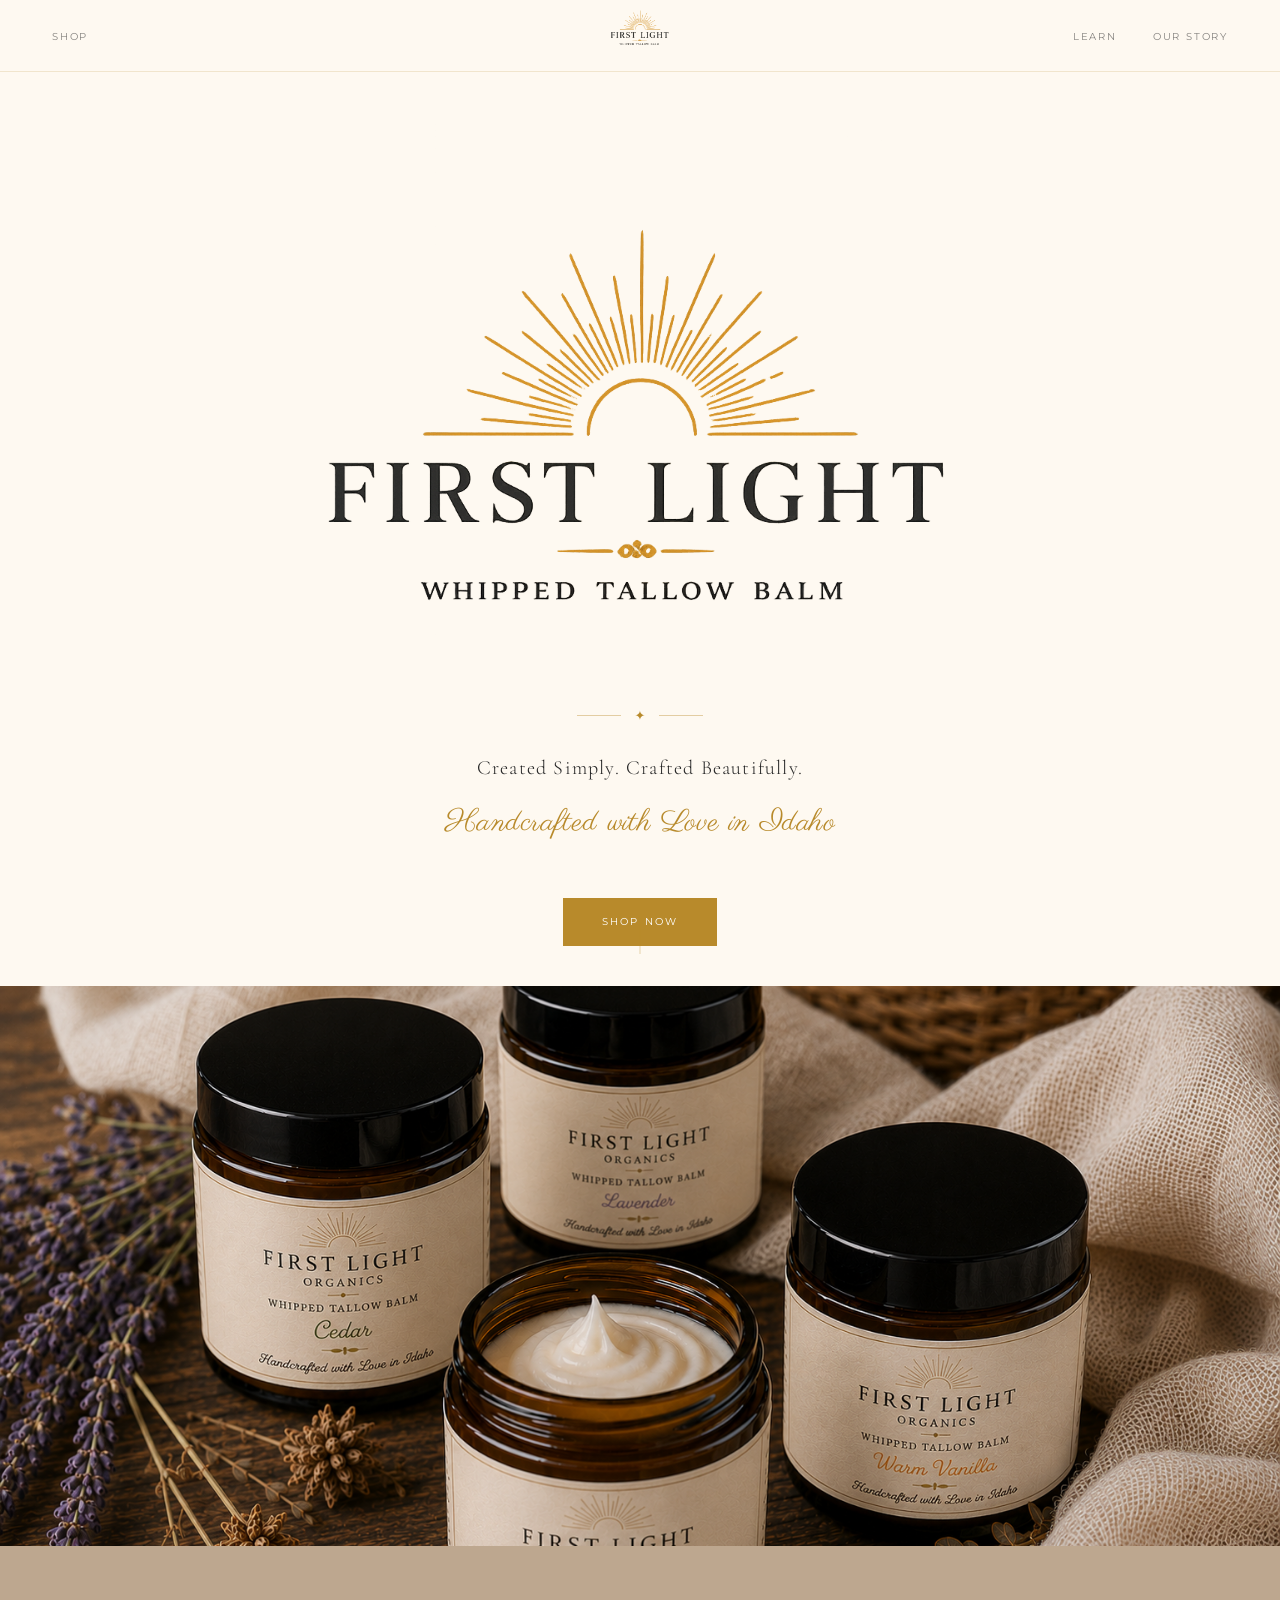
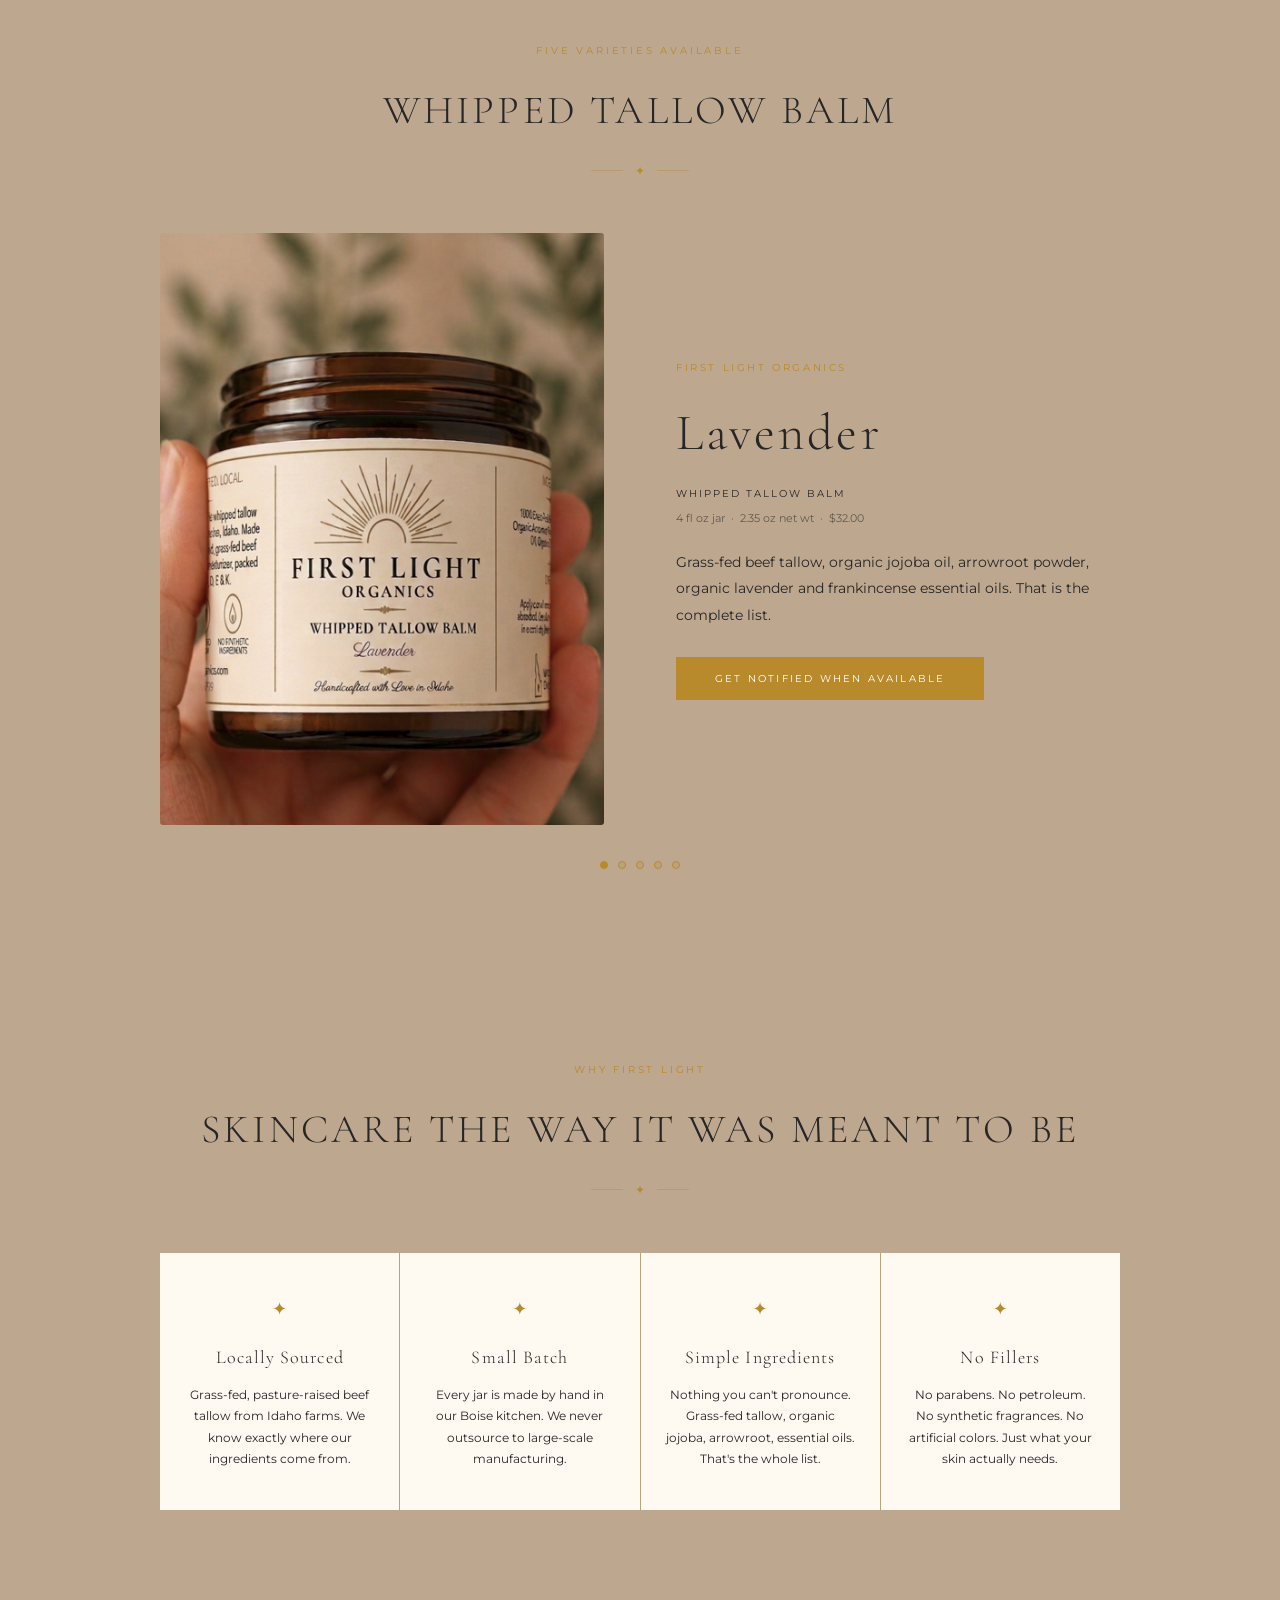
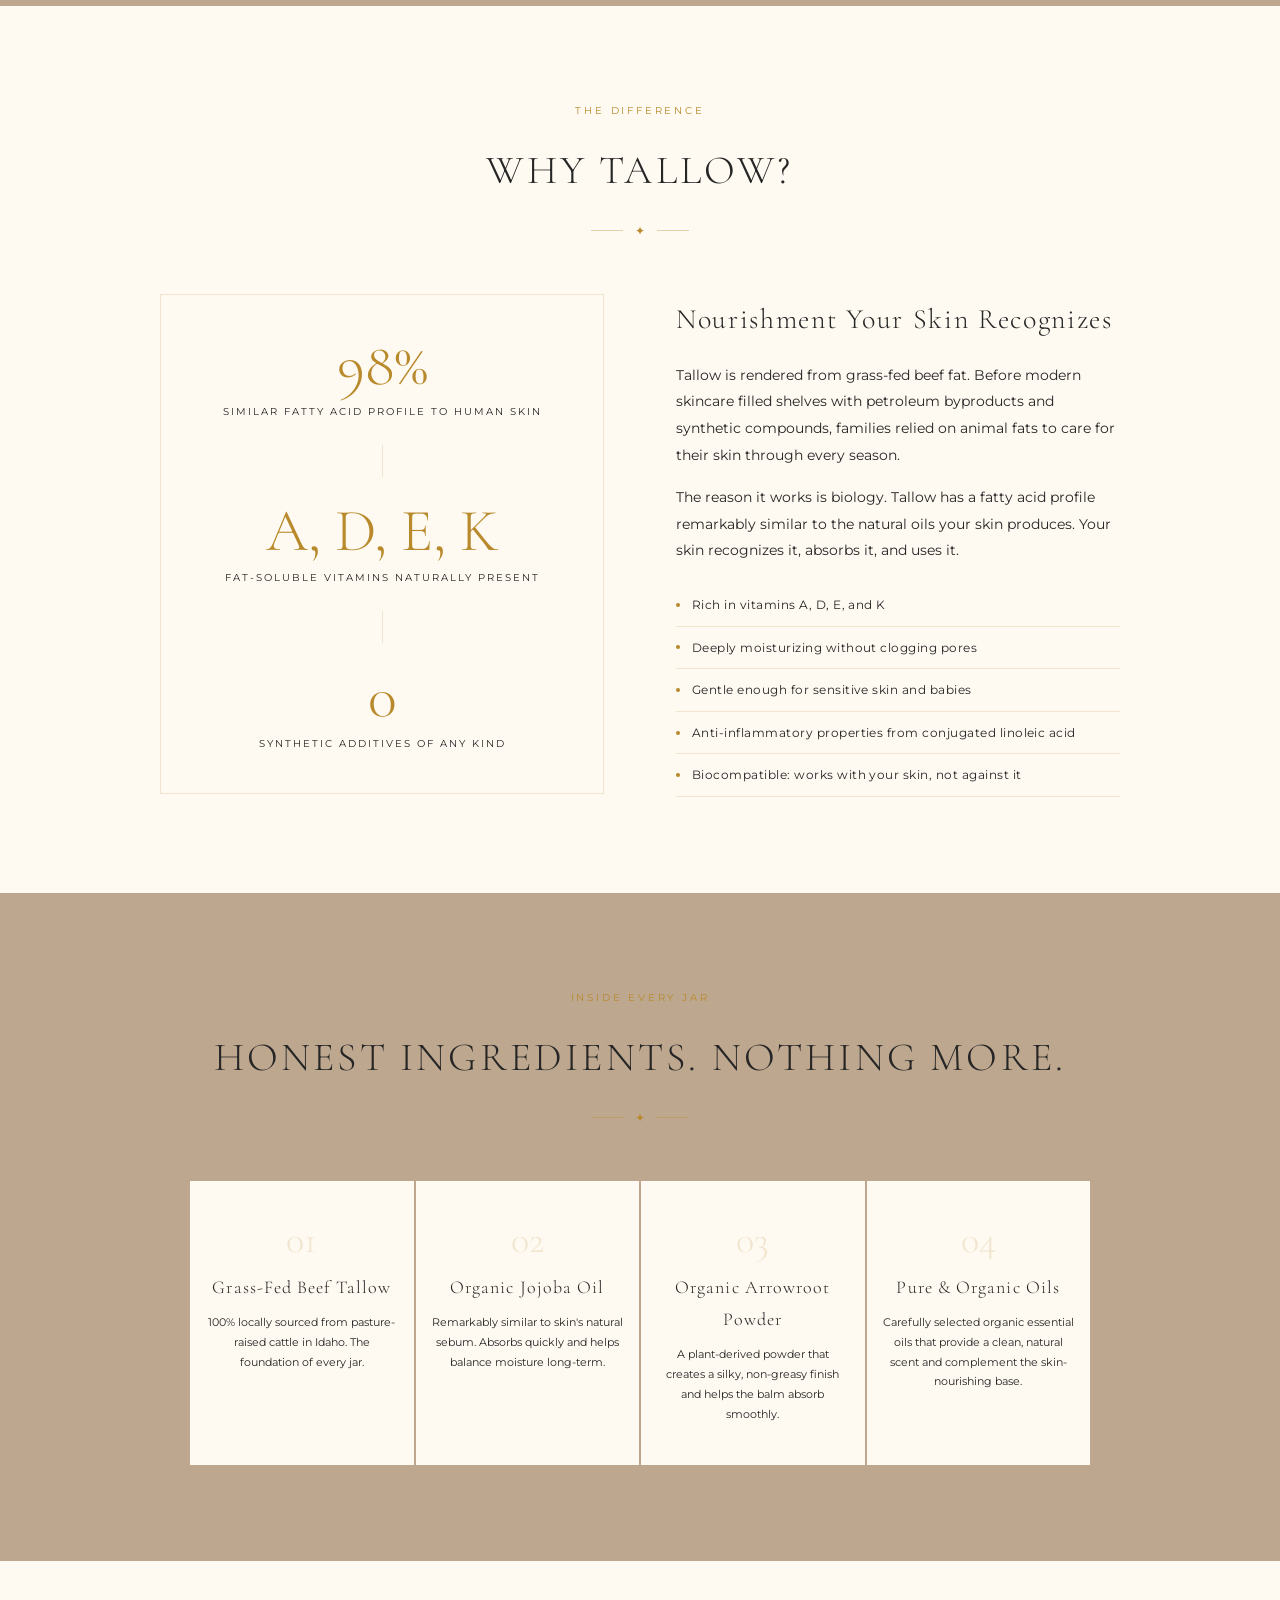
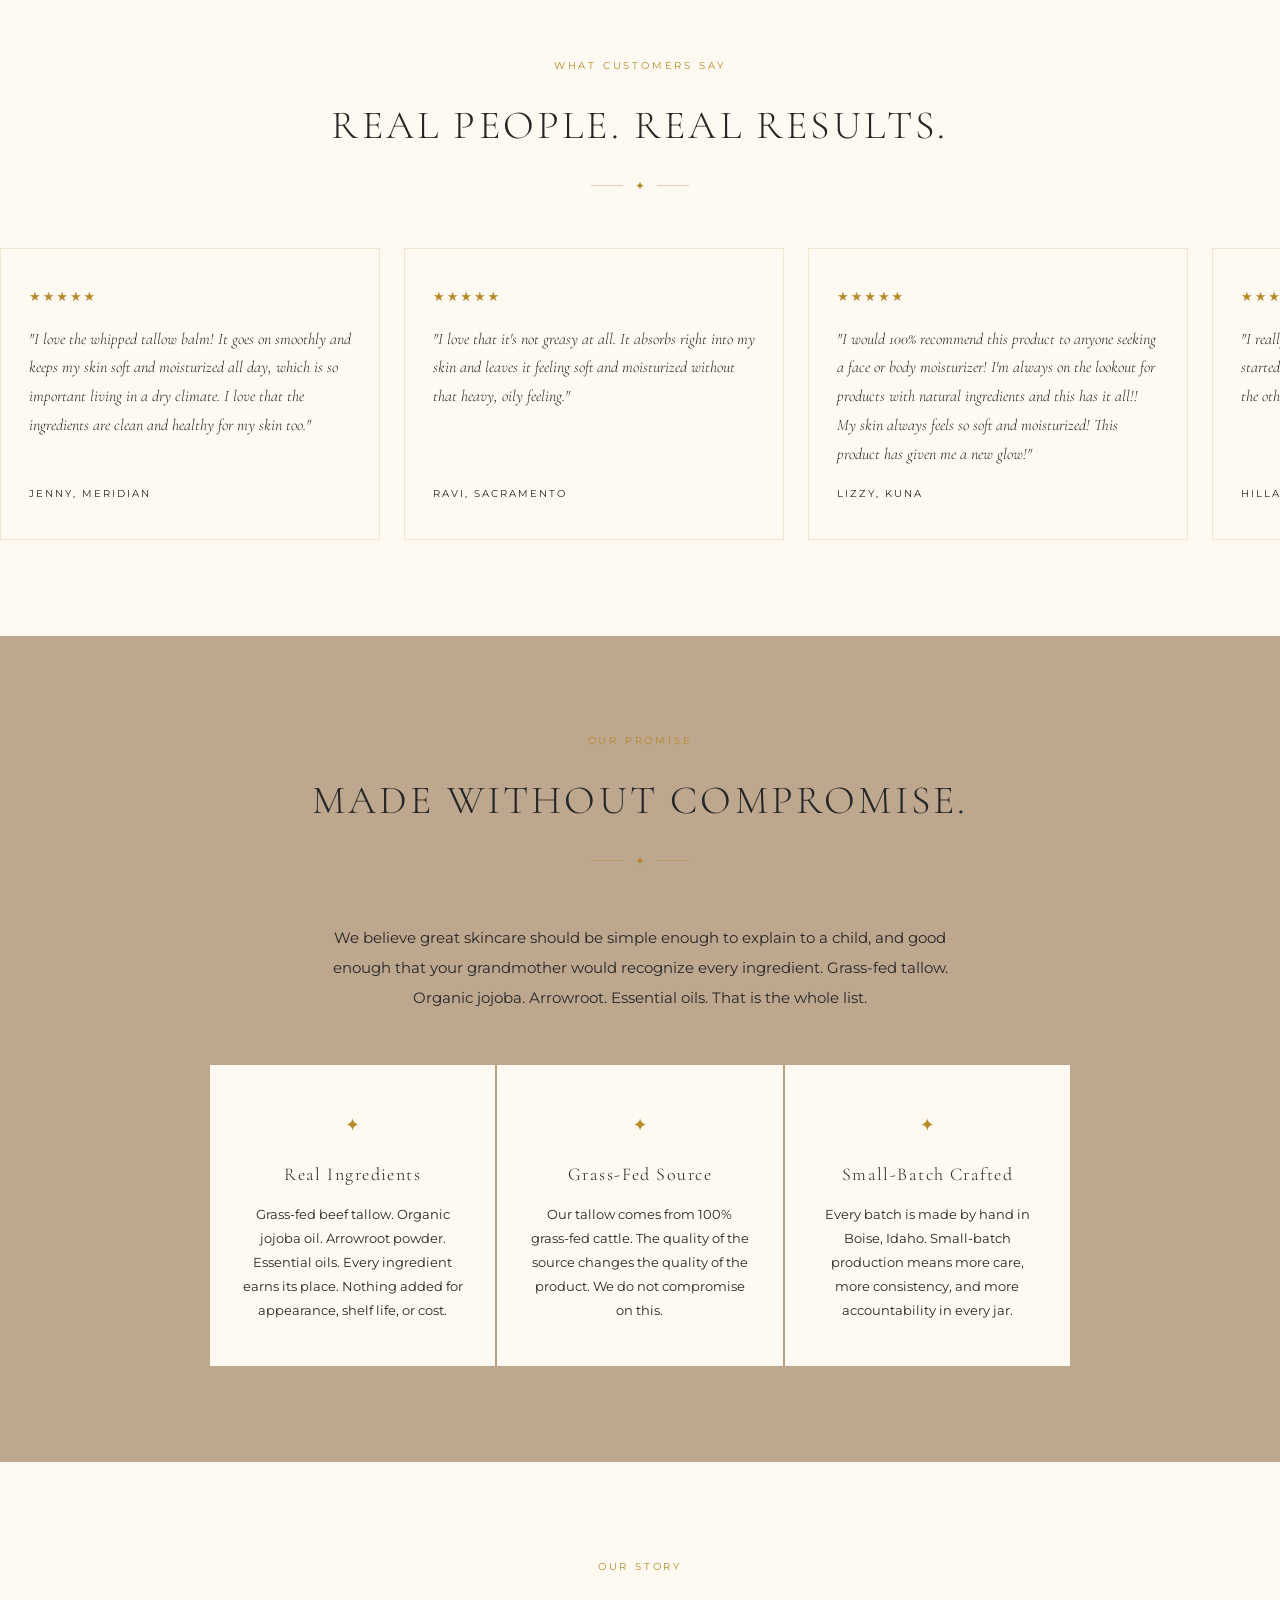
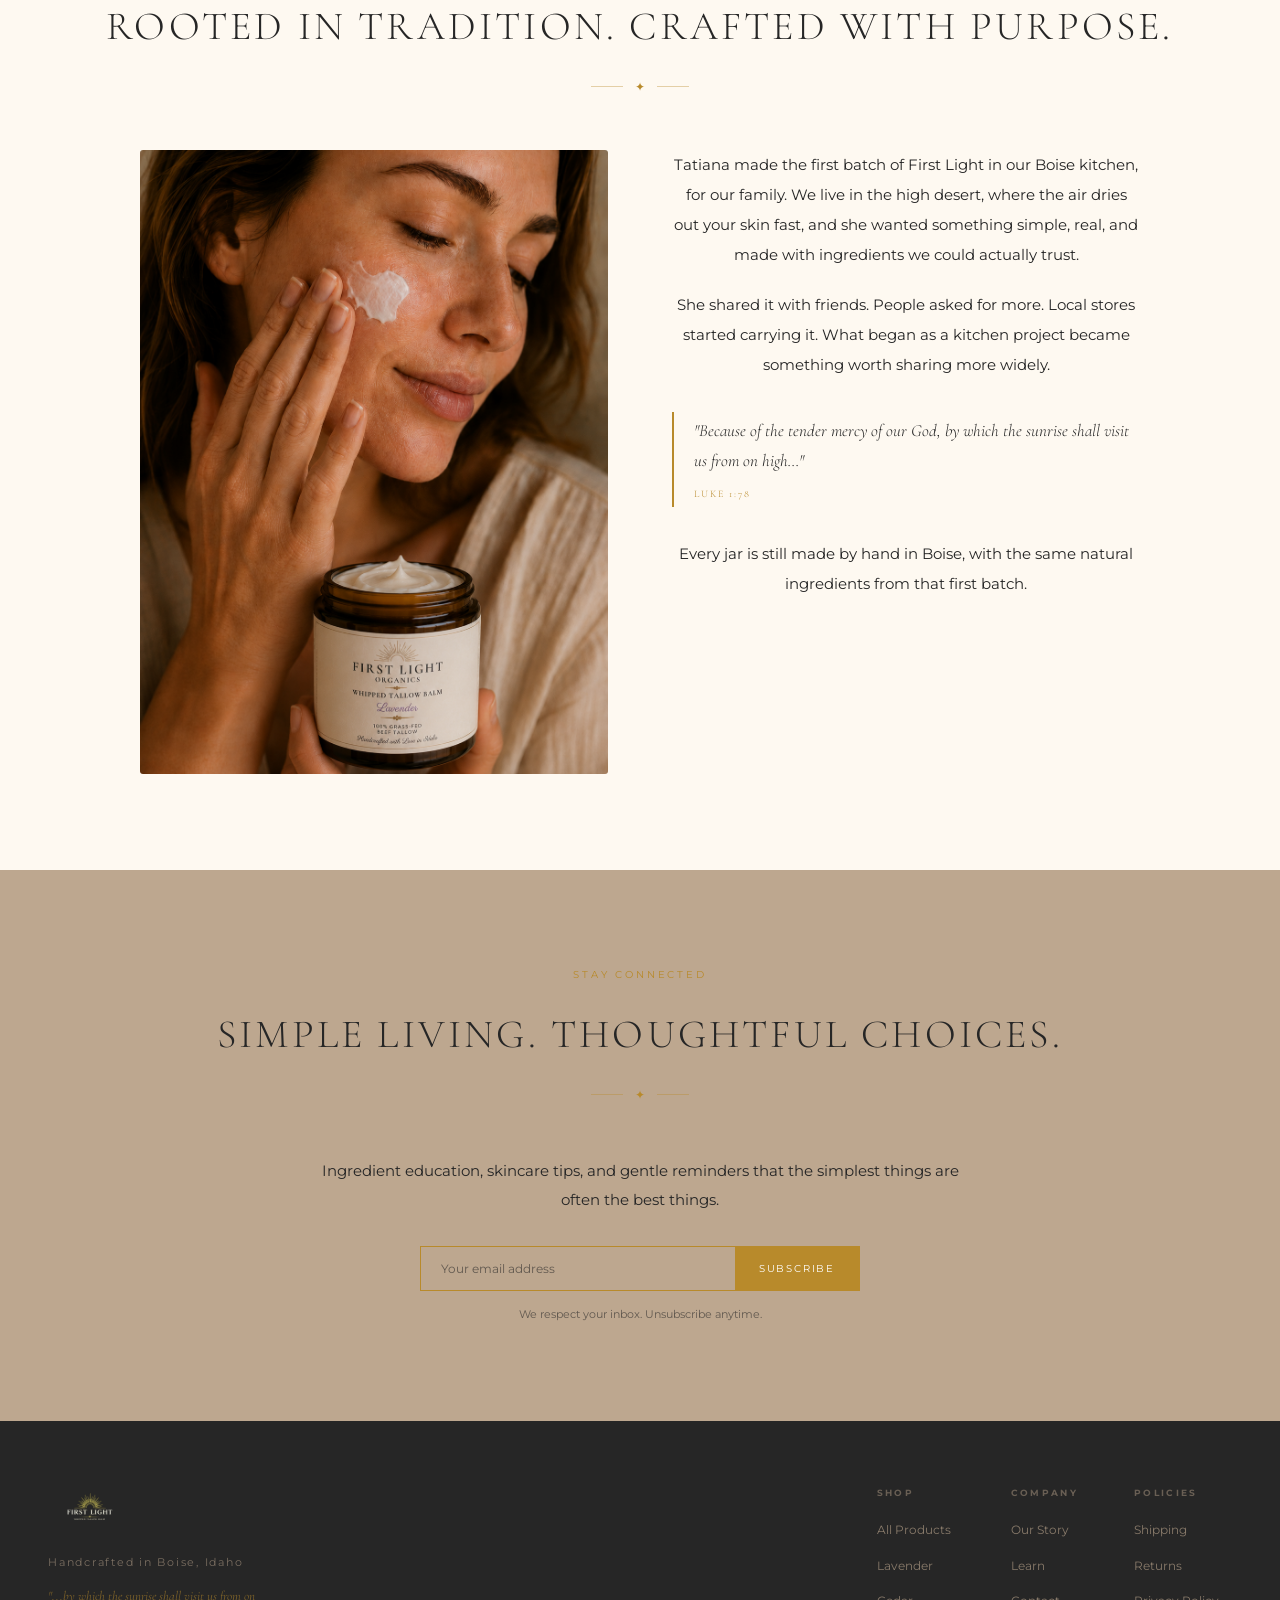
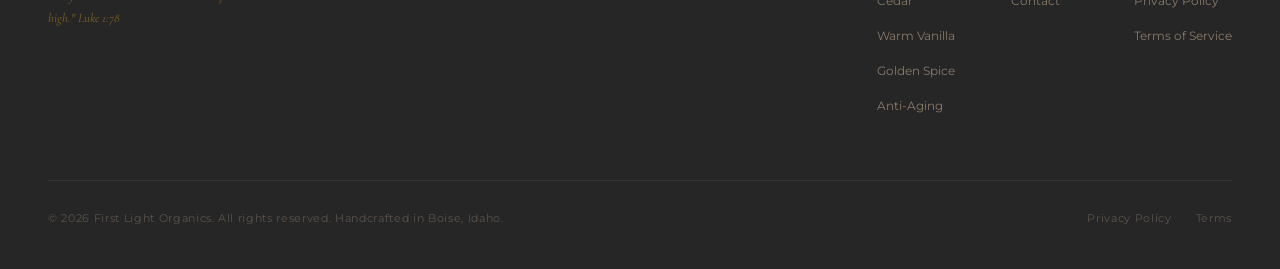
==== commit 9865ec1e: "Clip logo transparent bottom space using aspect-ratio wrapper" ====
--- a/index.html
+++ b/index.html
@@ -11,7 +11,9 @@
 <body>
 
   <section class="hero">
-    <img src="images/logo.png" alt="First Light Organics" style="width:min(2100px,90vw);height:auto;margin-bottom:12px">
+    <div style="width:min(2100px,90vw);aspect-ratio:2.1;overflow:hidden;margin-bottom:12px">
+      <img src="images/logo.png" alt="First Light Organics" style="width:100%;height:auto;display:block">
+    </div>
     <div class="rule"><span>&#10022;</span></div>
     <p class="hero-tagline">Created Simply. Crafted Beautifully.</p>
     <span class="hero-script">Handcrafted with Love in Idaho</span>
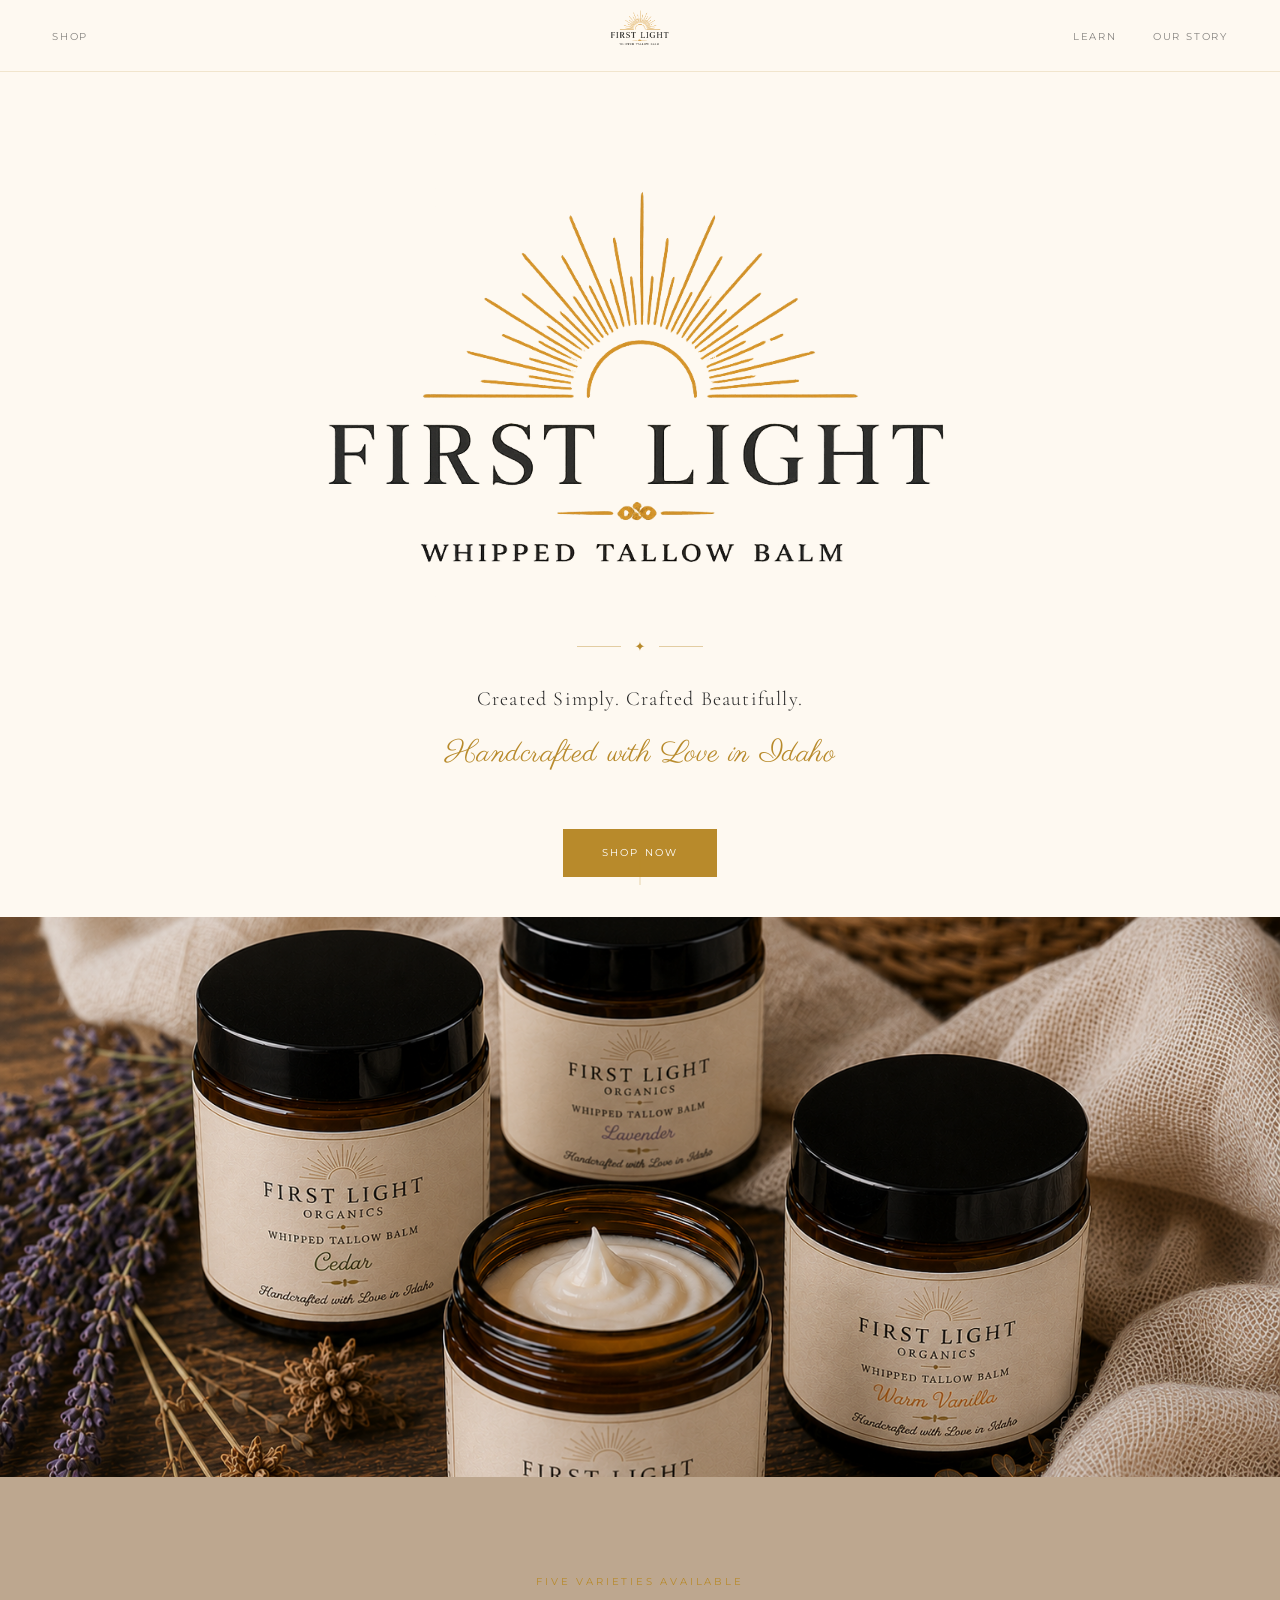
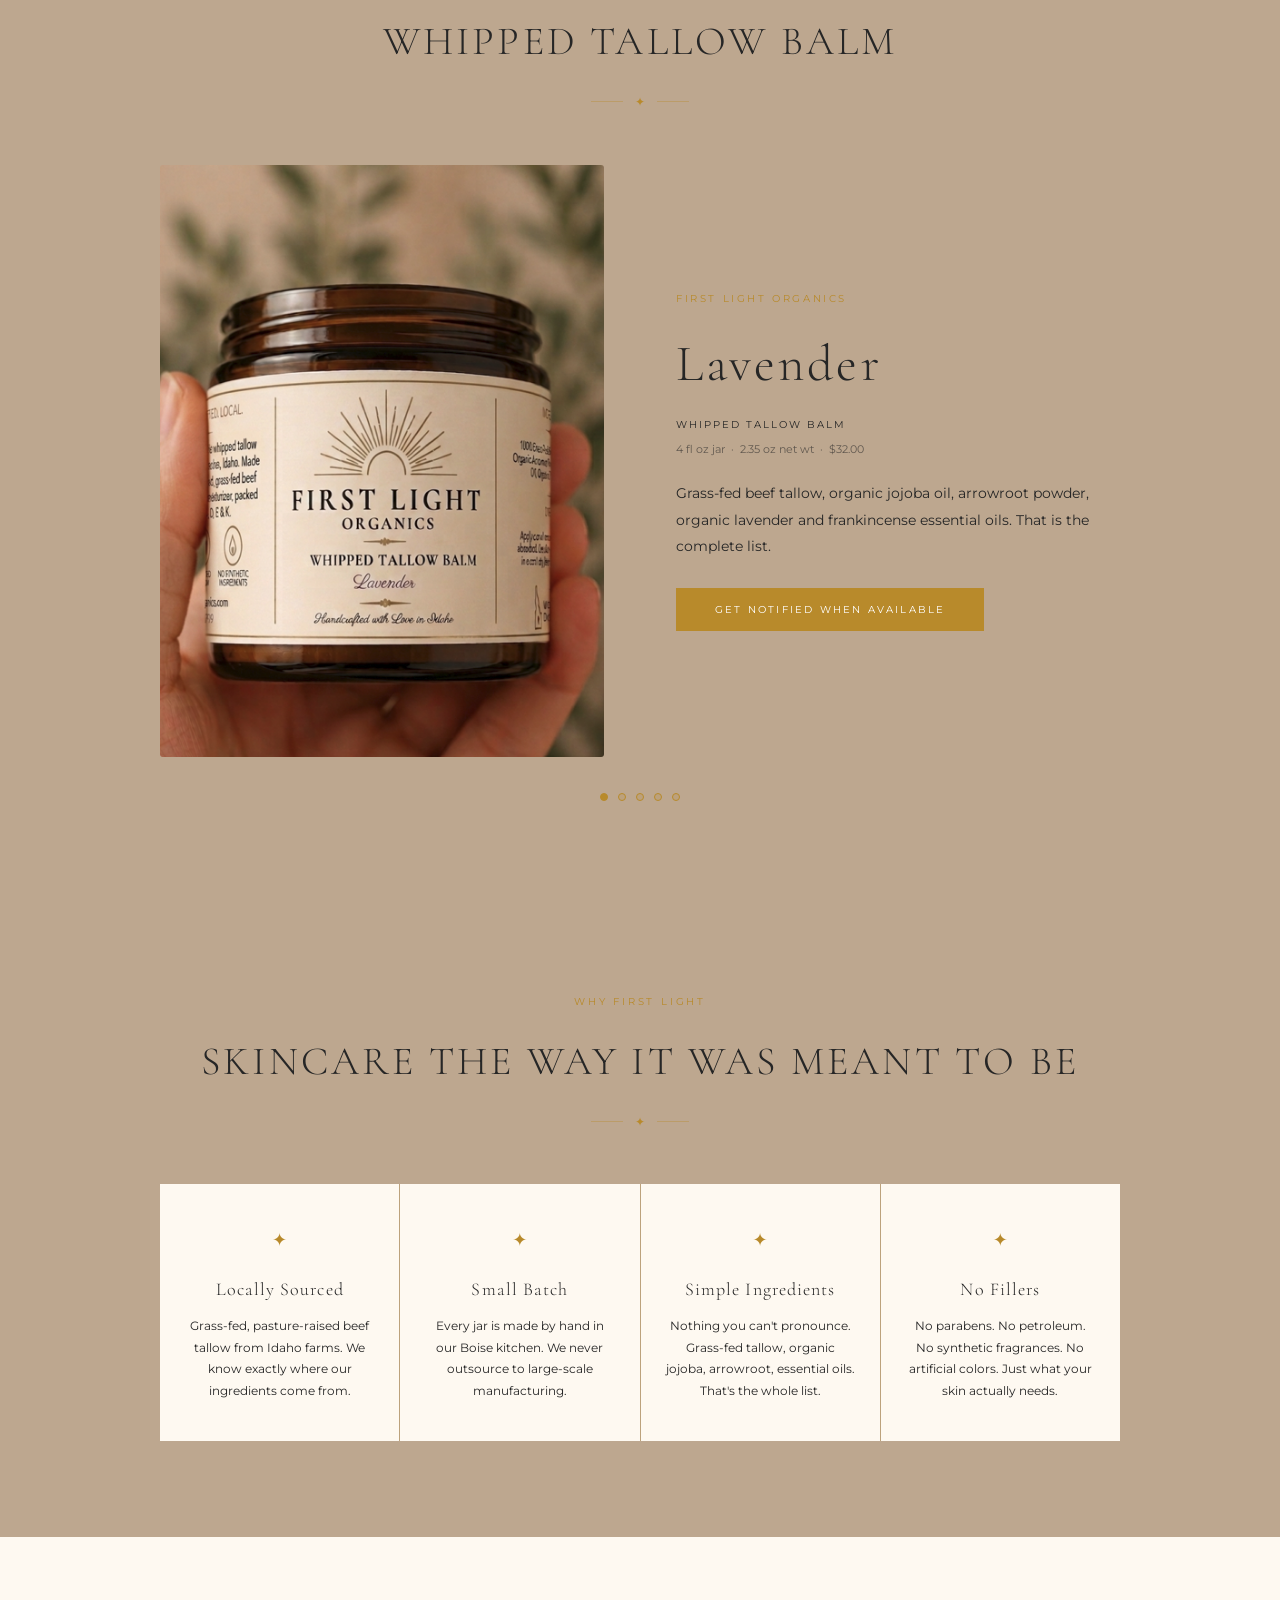
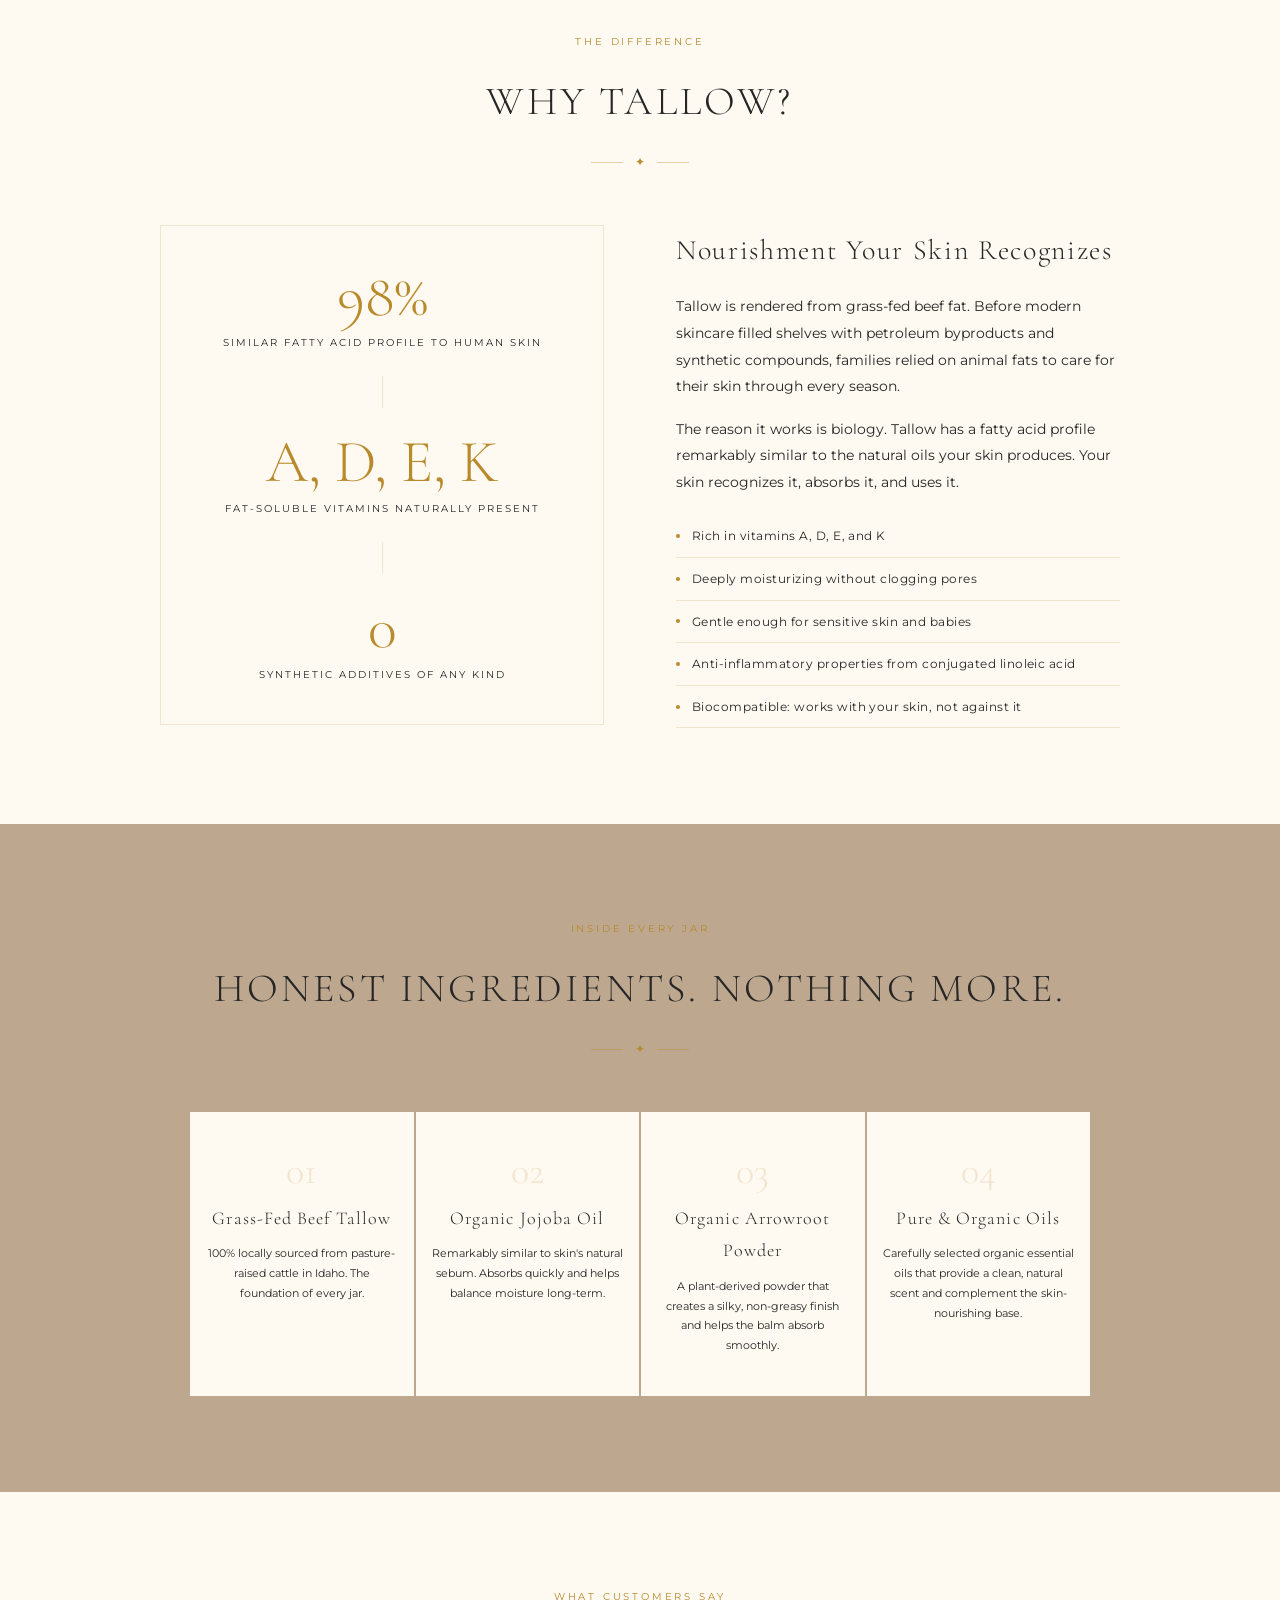
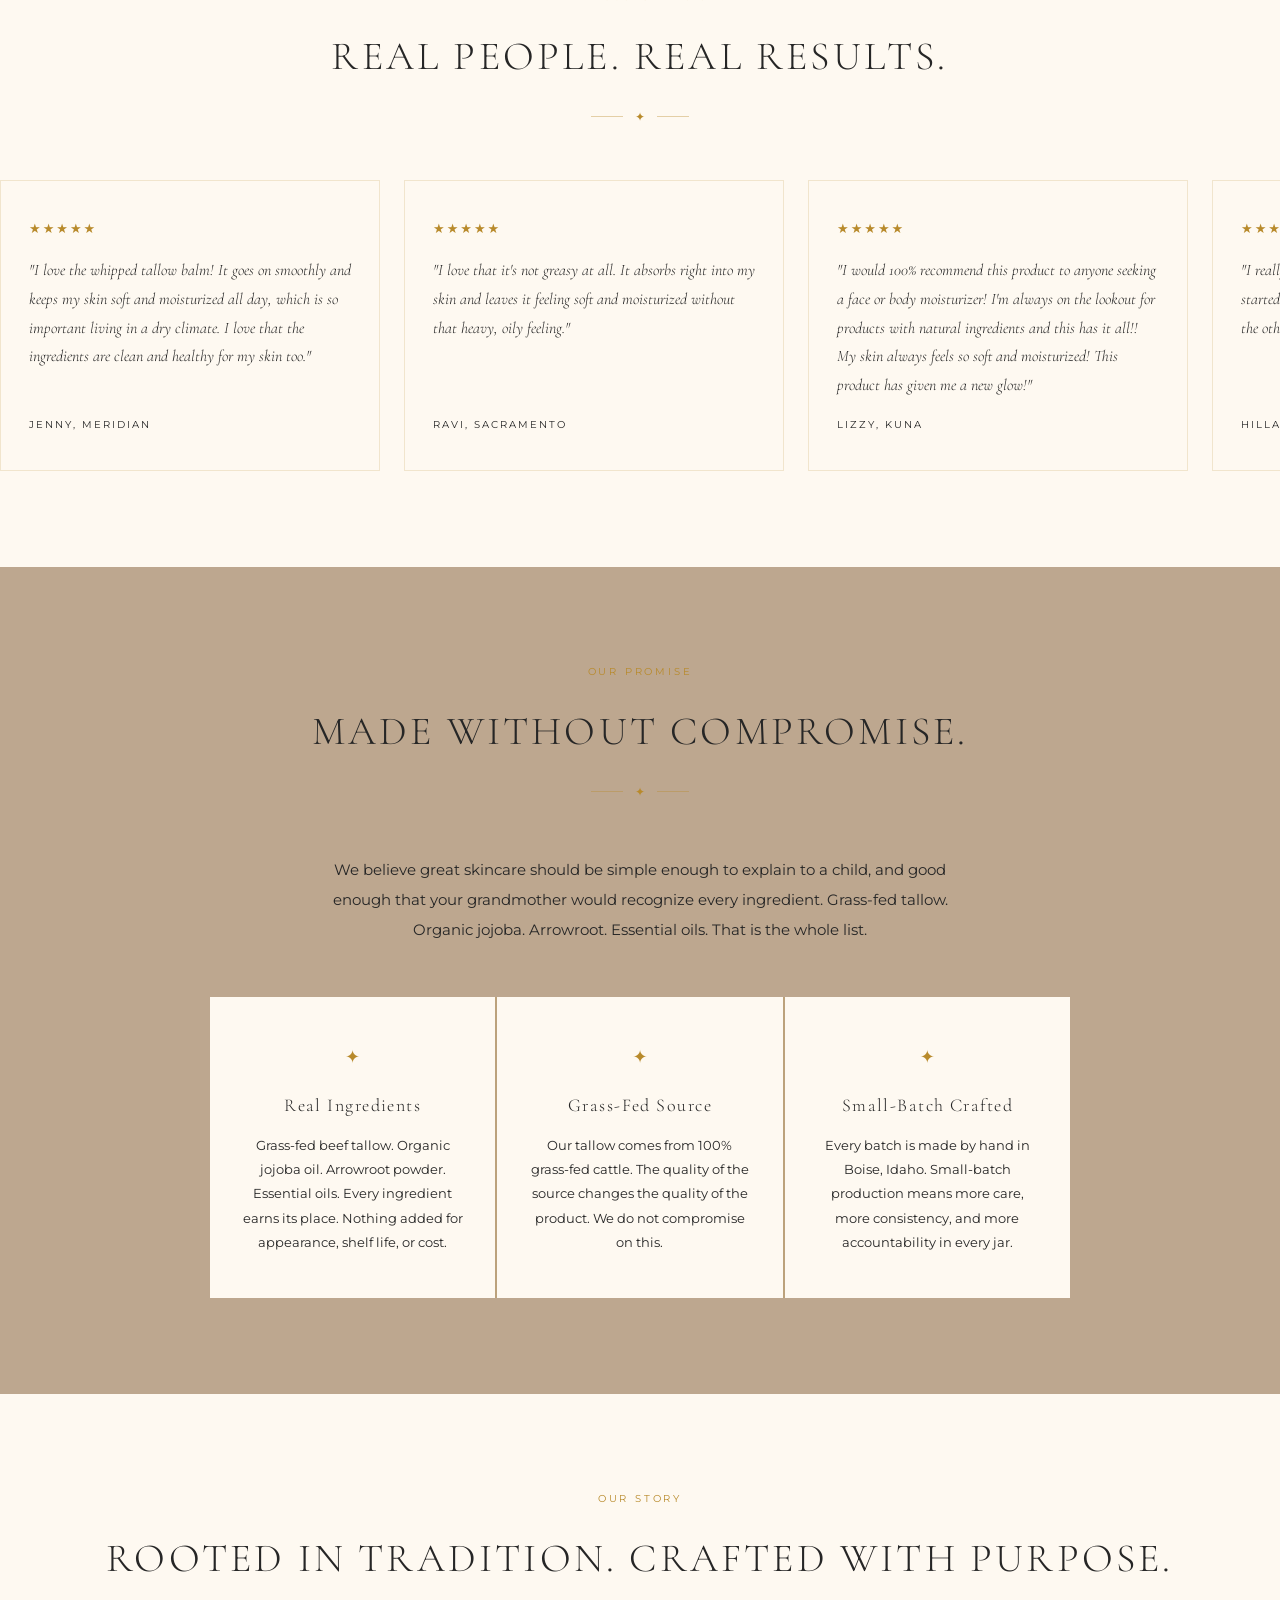
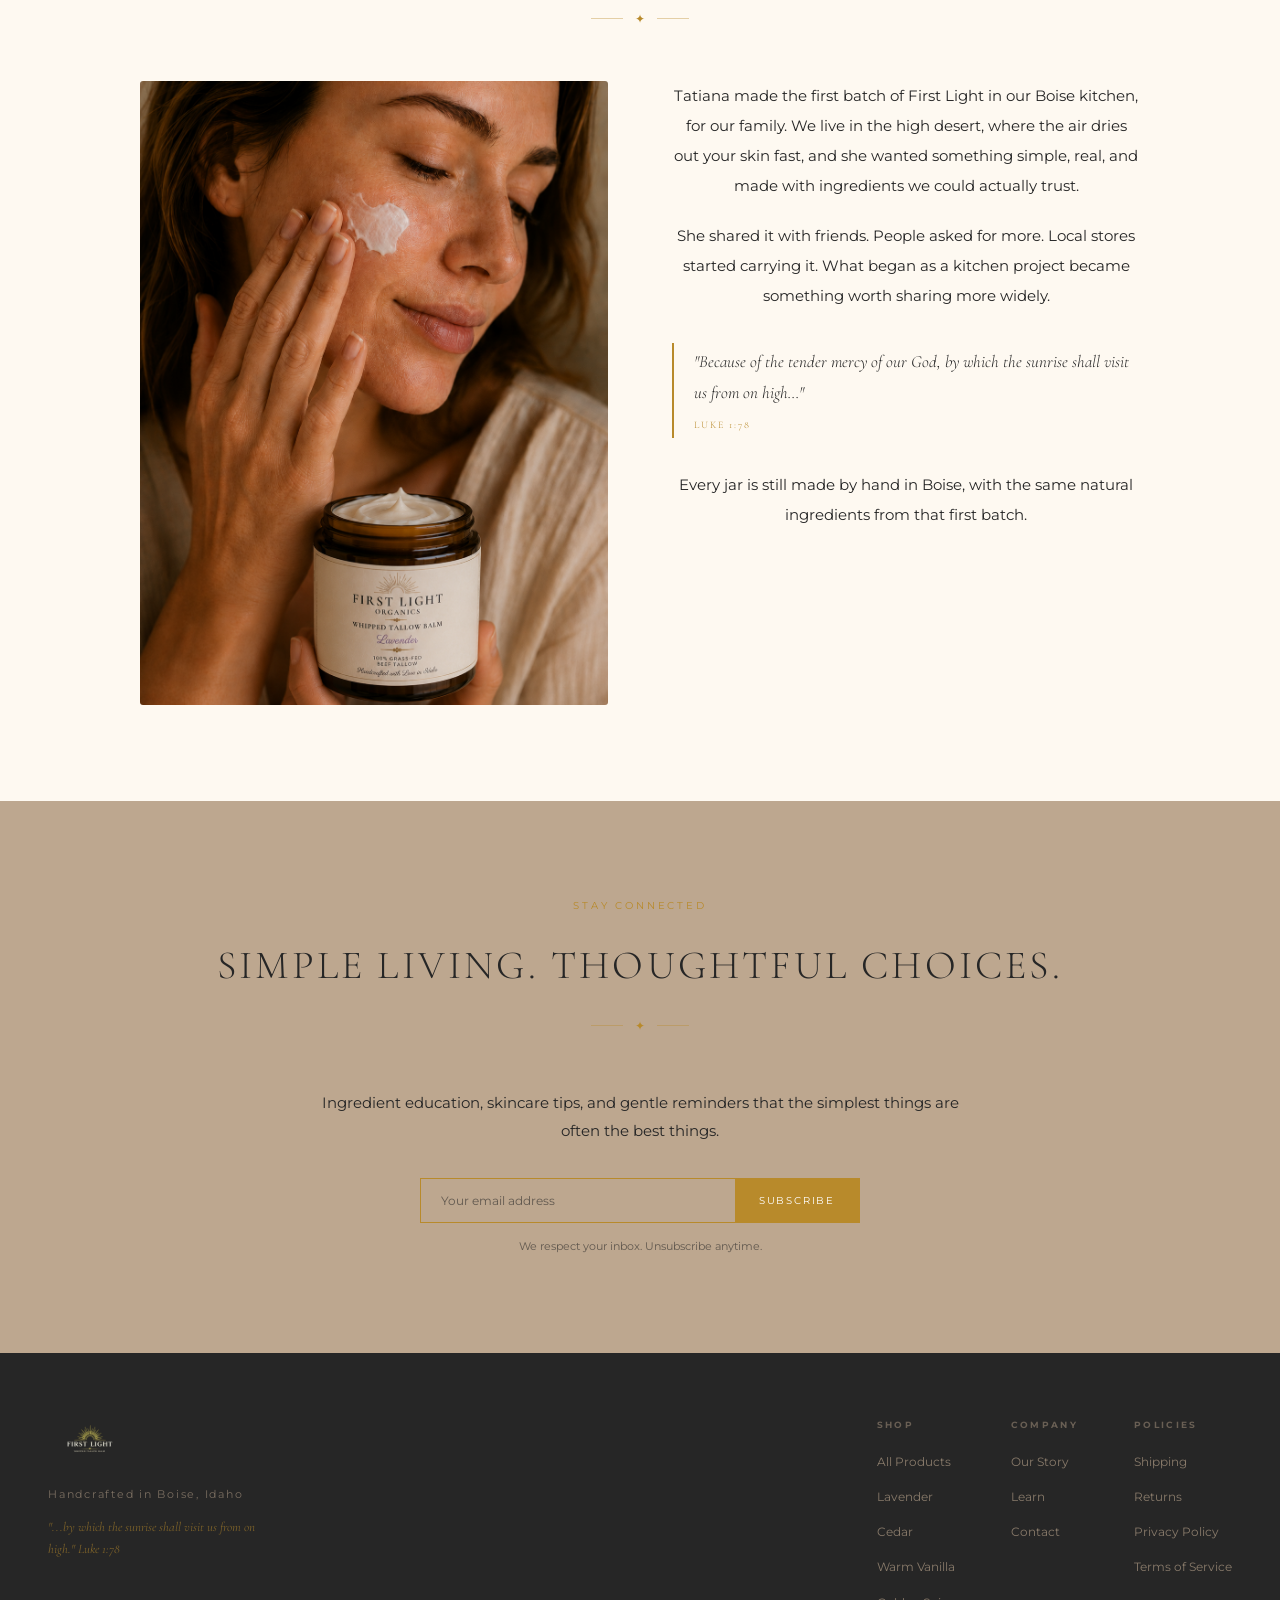
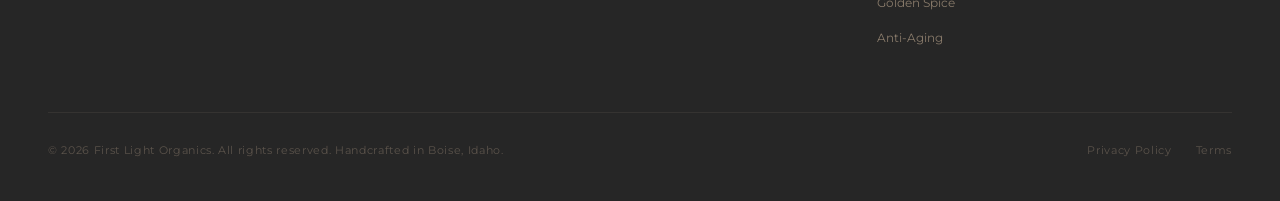
==== commit 396271ab: "Tighten logo crop: more bottom clip, add top offset" ====
--- a/index.html
+++ b/index.html
@@ -11,8 +11,8 @@
 <body>
 
   <section class="hero">
-    <div style="width:min(2100px,90vw);aspect-ratio:2.1;overflow:hidden;margin-bottom:12px">
-      <img src="images/logo.png" alt="First Light Organics" style="width:100%;height:auto;display:block">
+    <div style="width:min(2100px,90vw);aspect-ratio:2.4;overflow:hidden;margin-bottom:12px">
+      <img src="images/logo.png" alt="First Light Organics" style="width:100%;height:auto;display:block;margin-top:-3vw">
     </div>
     <div class="rule"><span>&#10022;</span></div>
     <p class="hero-tagline">Created Simply. Crafted Beautifully.</p>
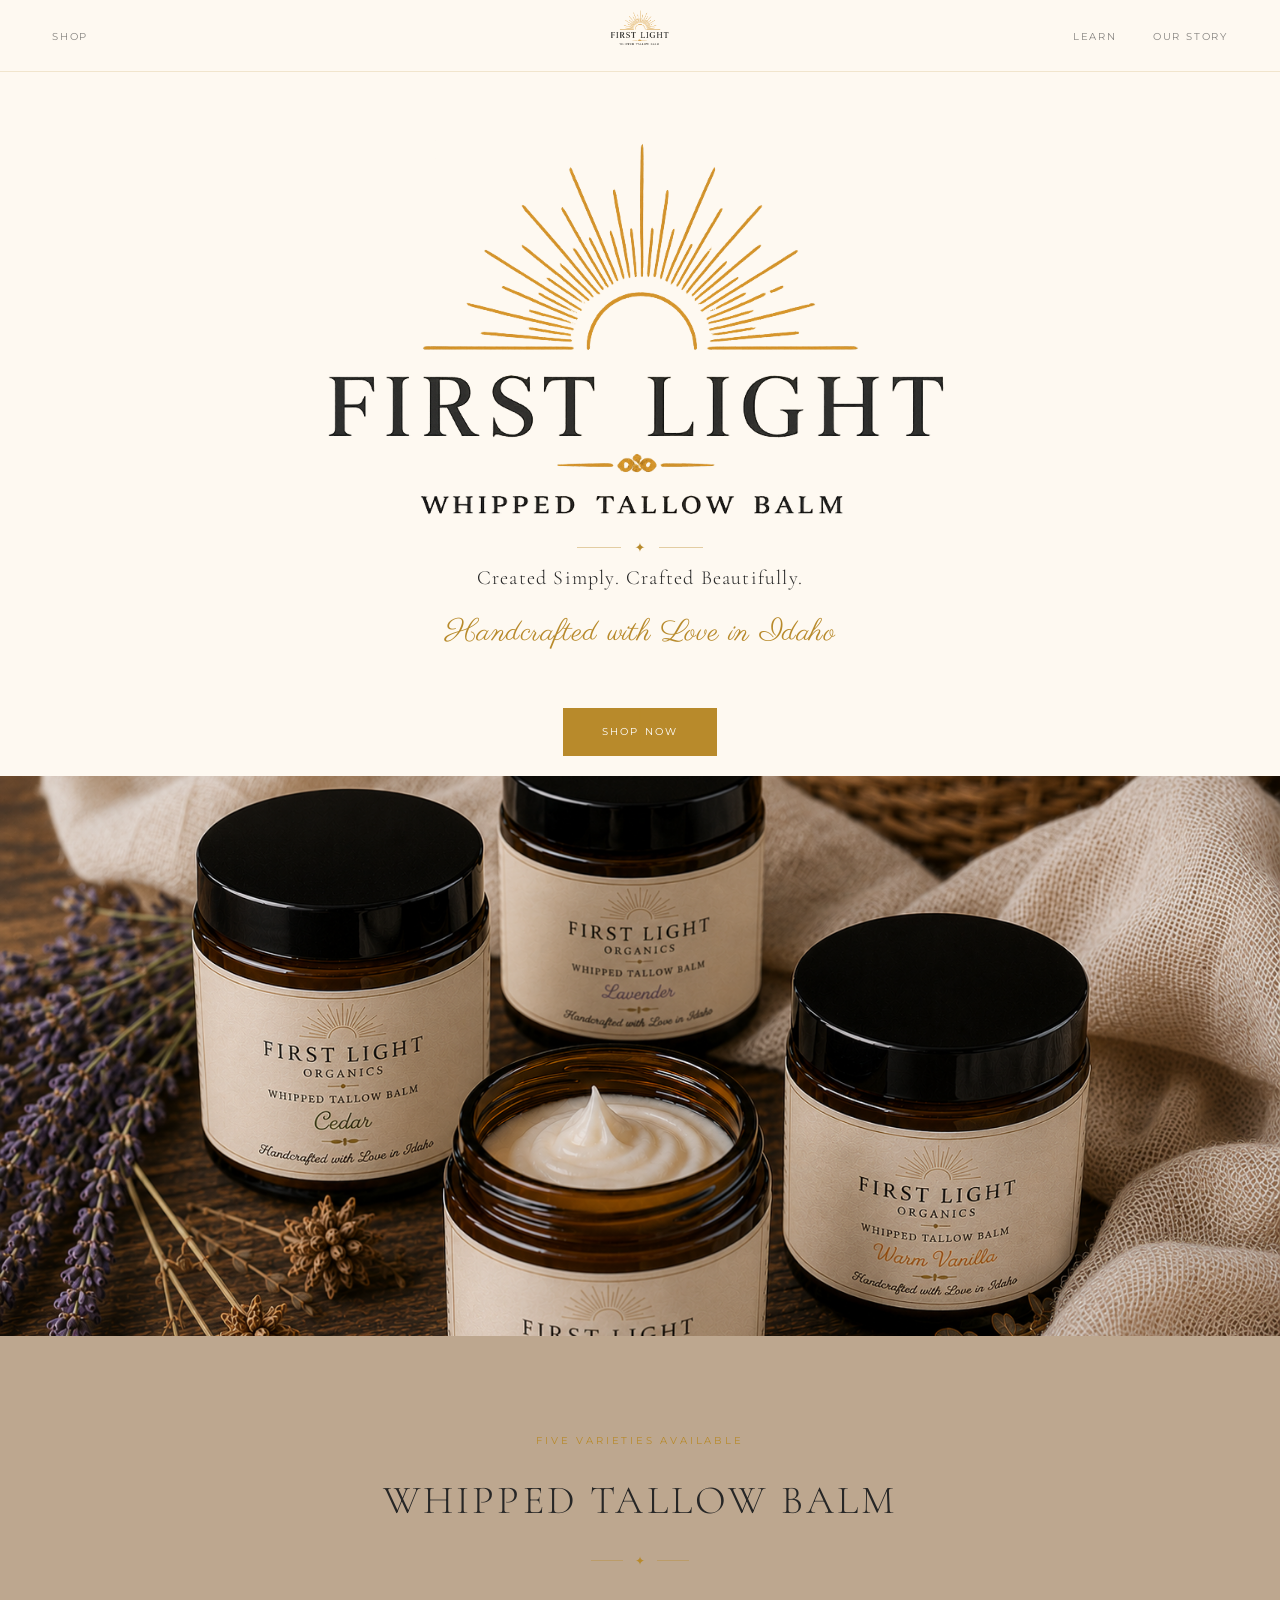
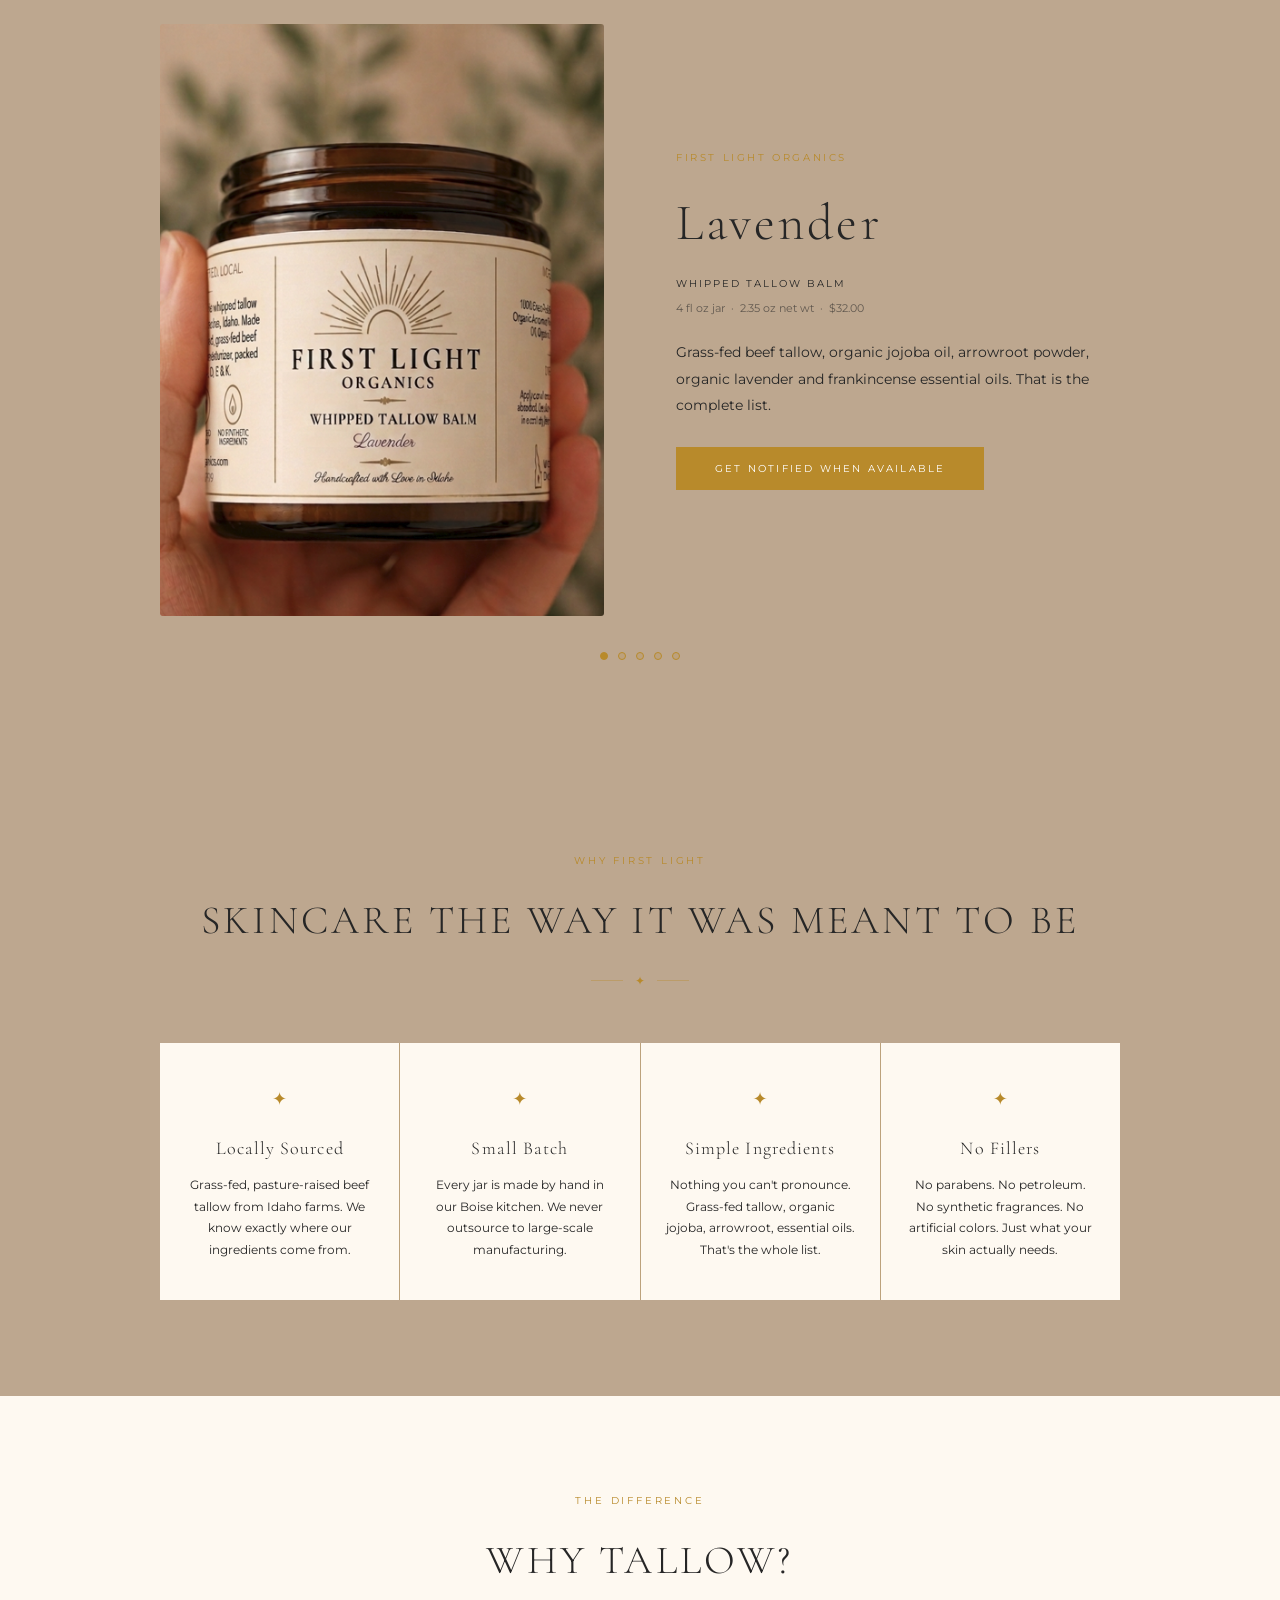
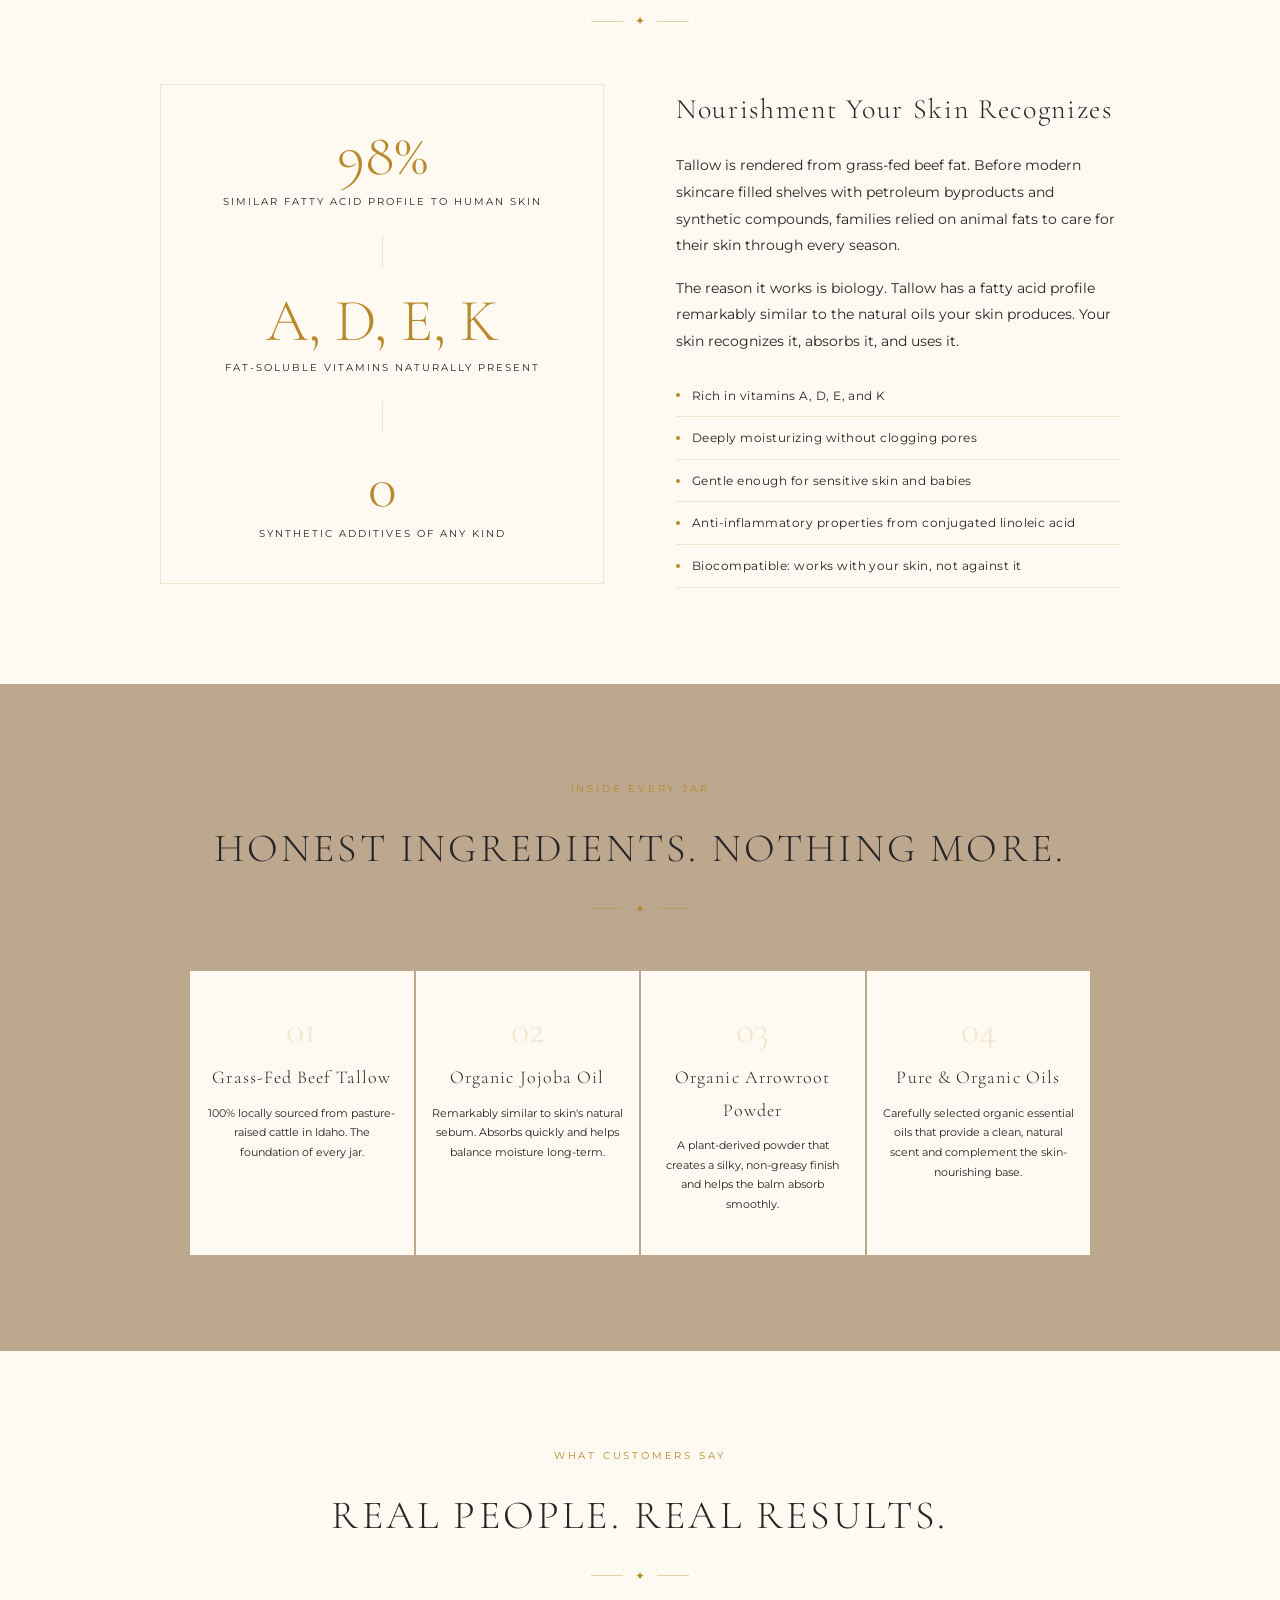
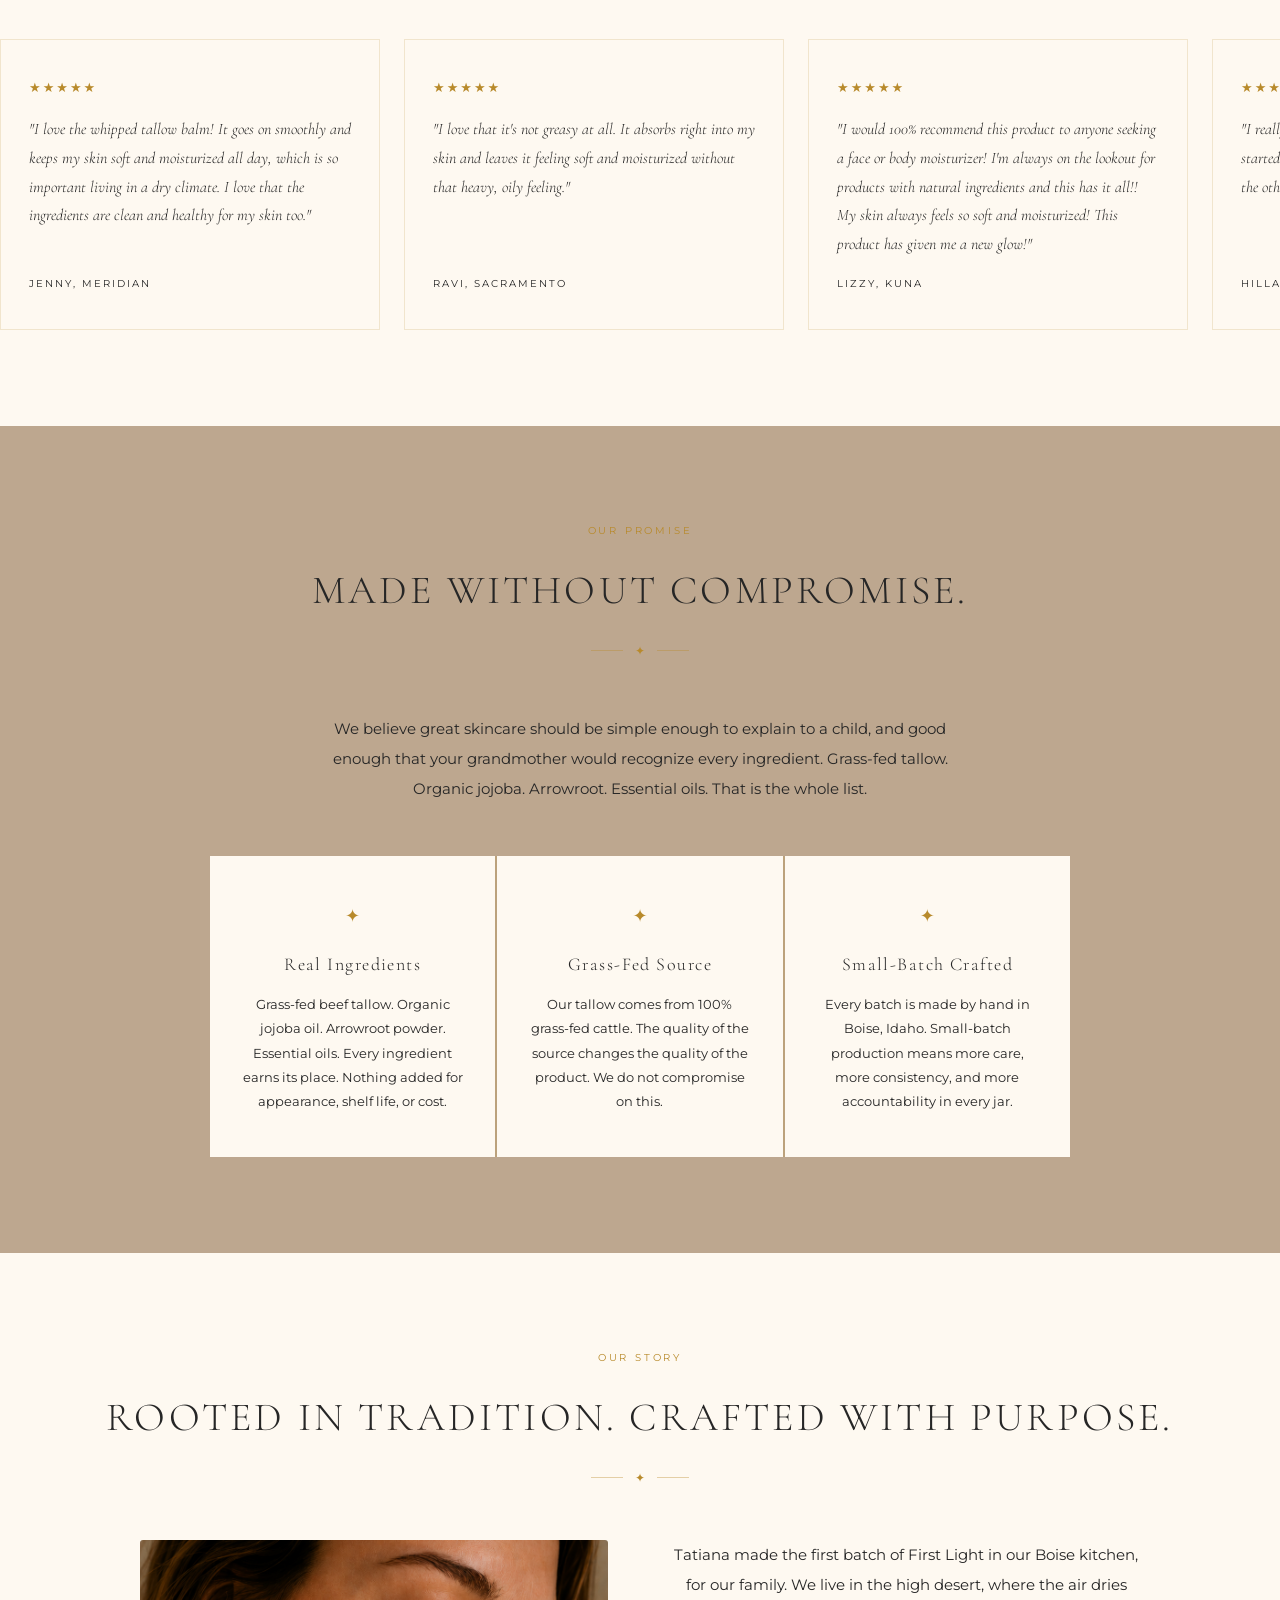
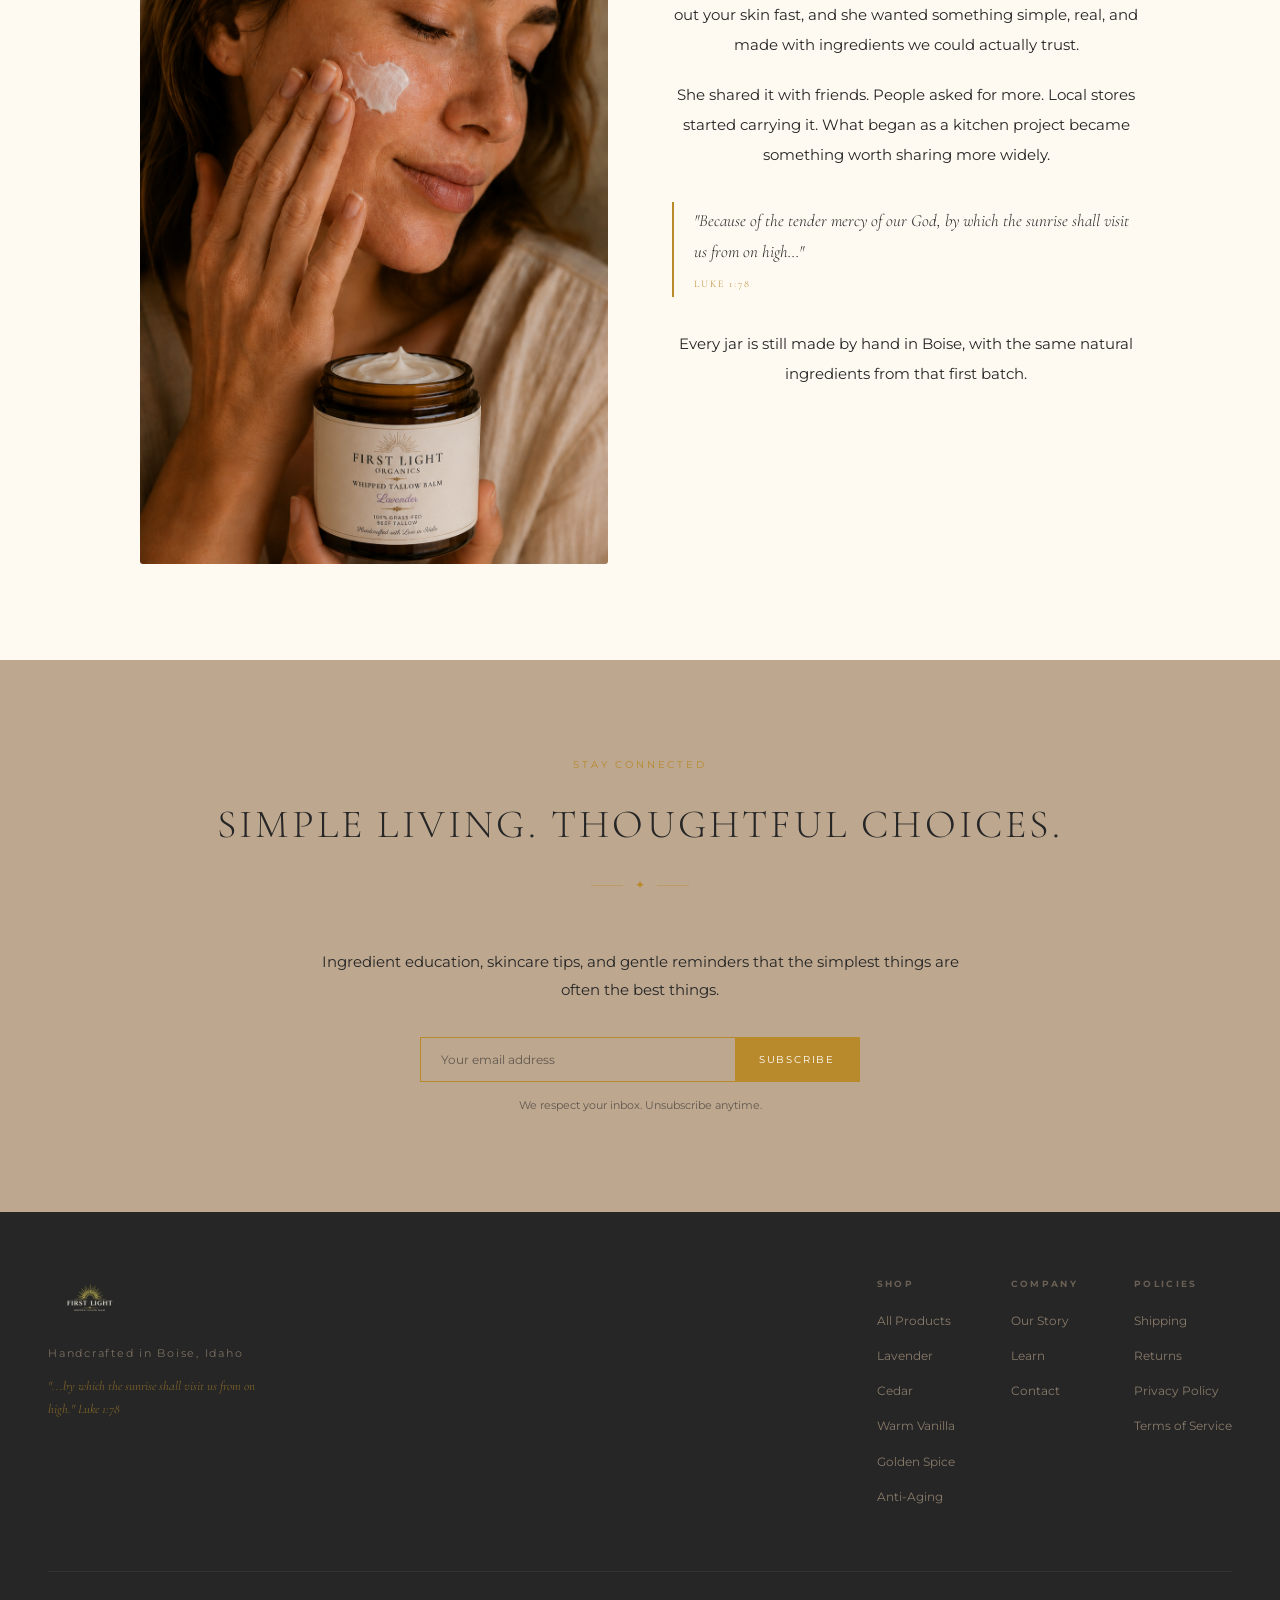
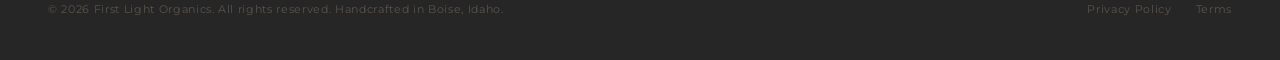
==== commit 3a7744f7: "Aggressively reduce hero whitespace: tighter logo crop, less padding and rule margin" ====
--- a/index.html
+++ b/index.html
@@ -11,8 +11,8 @@
 <body>
 
   <section class="hero">
-    <div style="width:min(2100px,90vw);aspect-ratio:2.4;overflow:hidden;margin-bottom:12px">
-      <img src="images/logo.png" alt="First Light Organics" style="width:100%;height:auto;display:block;margin-top:-3vw">
+    <div style="width:min(2100px,90vw);aspect-ratio:2.6;overflow:hidden;margin-bottom:0">
+      <img src="images/logo.png" alt="First Light Organics" style="width:100%;height:auto;display:block;margin-top:-4.5vw">
     </div>
     <div class="rule"><span>&#10022;</span></div>
     <p class="hero-tagline">Created Simply. Crafted Beautifully.</p>
--- a/styles.css
+++ b/styles.css
@@ -66,7 +66,8 @@
 .page-hero-sub{ font-size:14px; color:var(--charcoal); max-width:520px; margin:0 auto; }
 
 /* ── HERO (home) ── */
-.hero{ display:flex; flex-direction:column; align-items:center; justify-content:center; padding:48px 48px 40px; text-align:center; position:relative; }
+.hero{ display:flex; flex-direction:column; align-items:center; justify-content:center; padding:20px 48px 20px; text-align:center; position:relative; }
+.hero .rule{ margin:6px auto; }
 .hero-eyebrow{ font-size:10px; letter-spacing:0.3em; text-transform:uppercase; color:var(--gold); margin-bottom:28px; }
 .hero-title{ font-family:var(--serif); font-size:clamp(54px,8vw,100px); font-weight:300; line-height:0.98; letter-spacing:0.1em; text-transform:uppercase; color:var(--charcoal); }
 .rule{ display:flex; align-items:center; gap:14px; width:fit-content; margin:28px auto; }
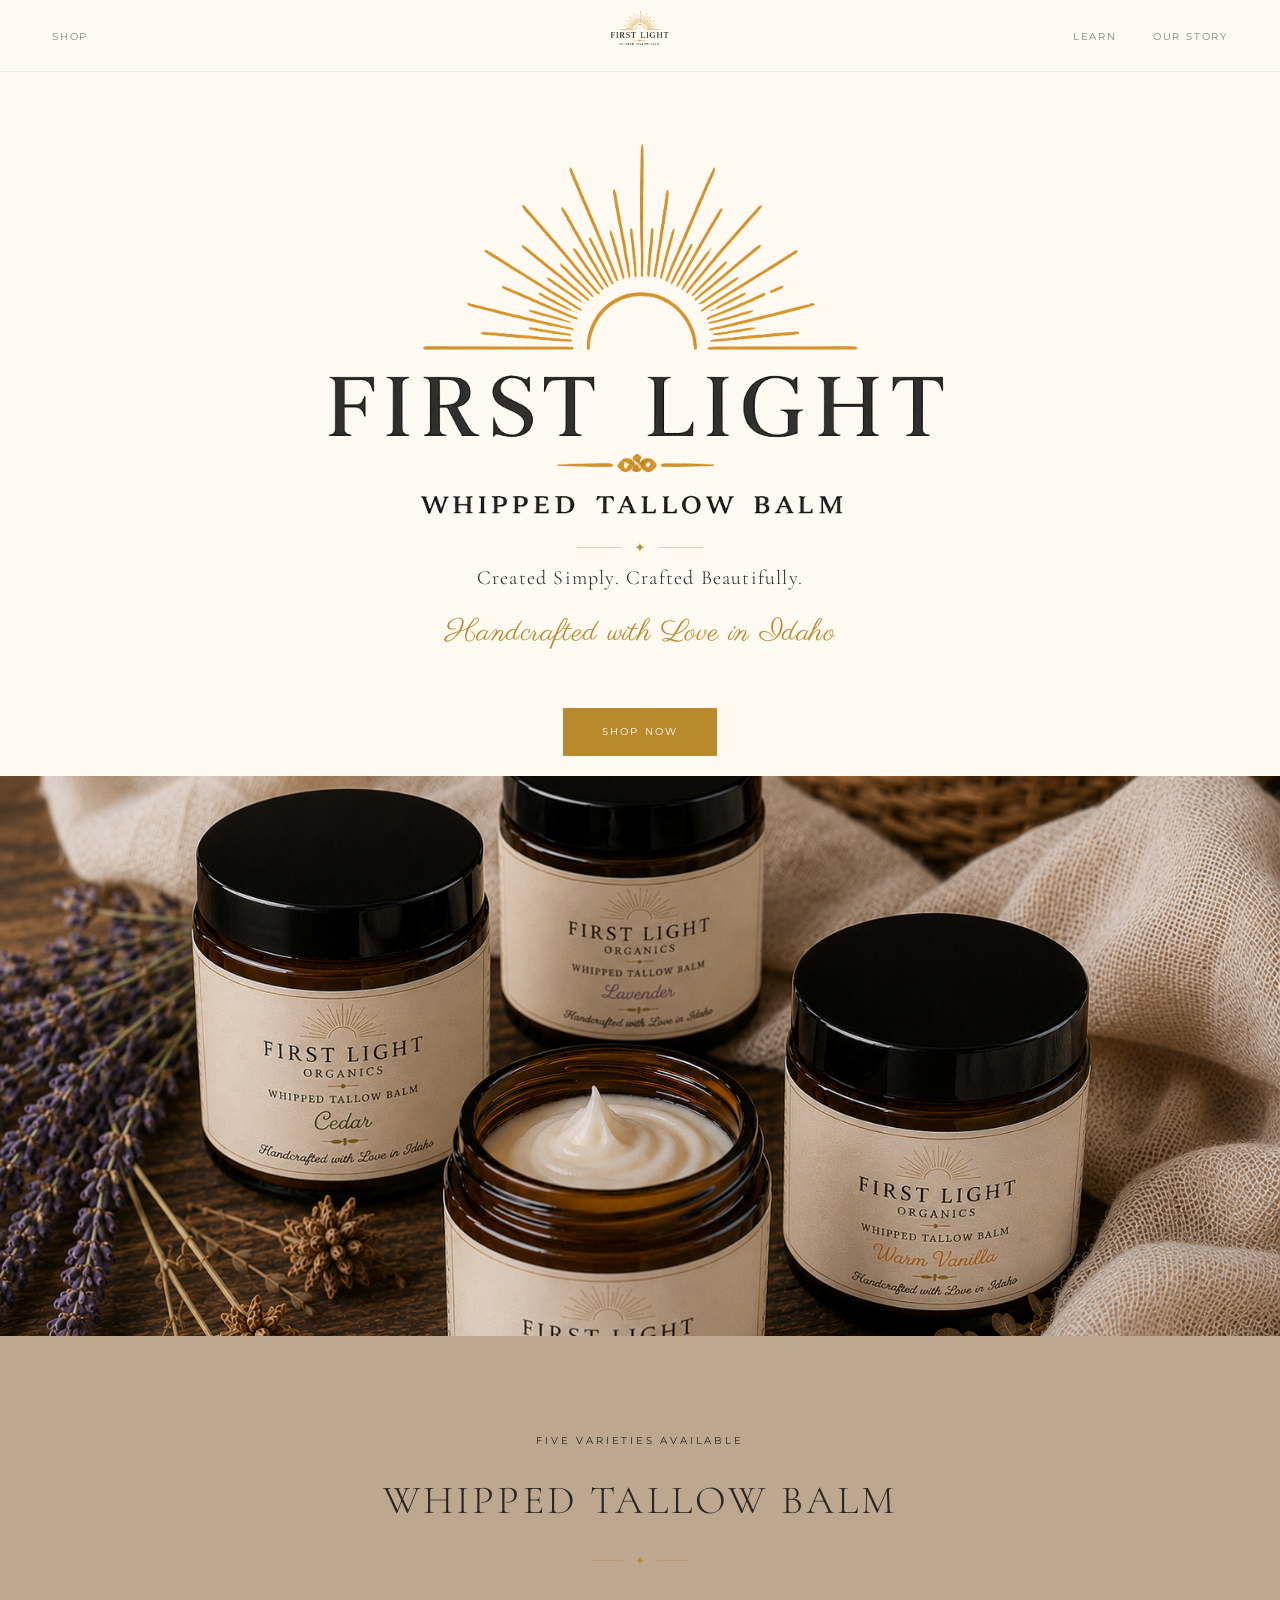
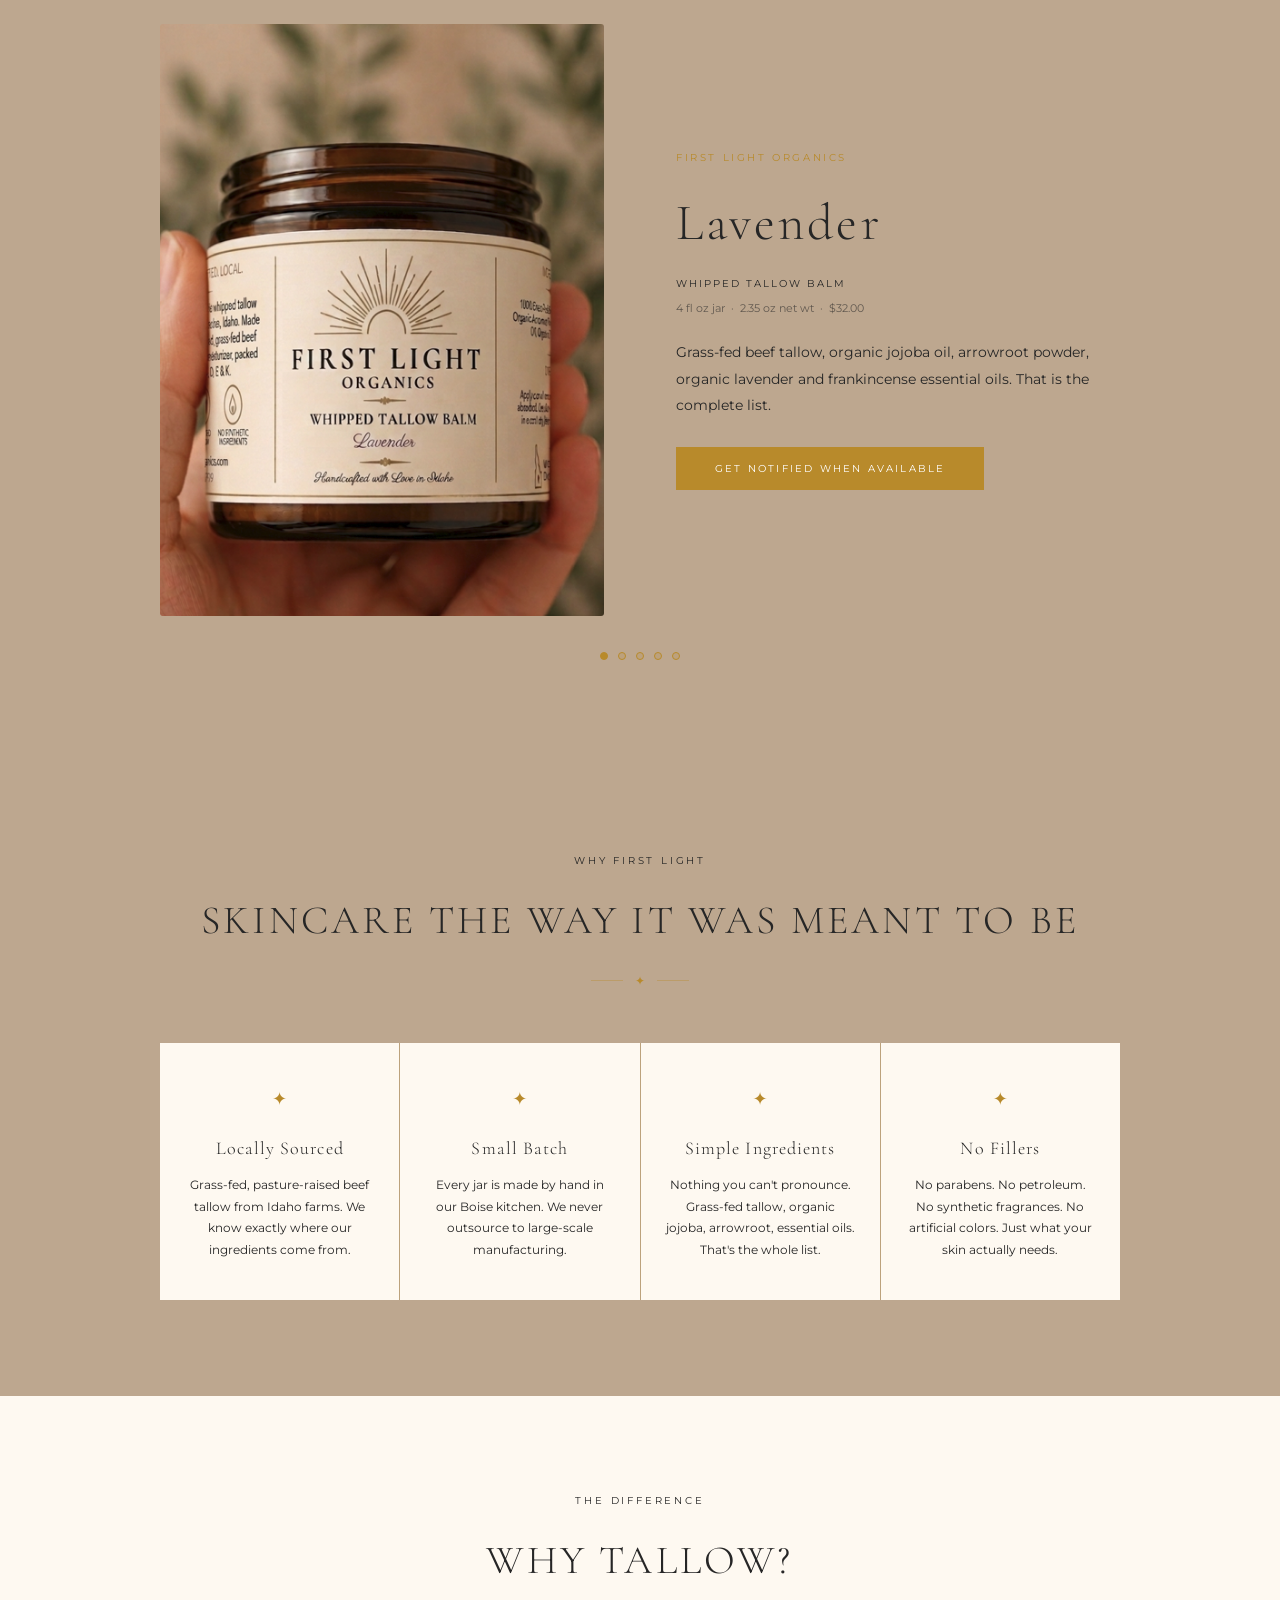
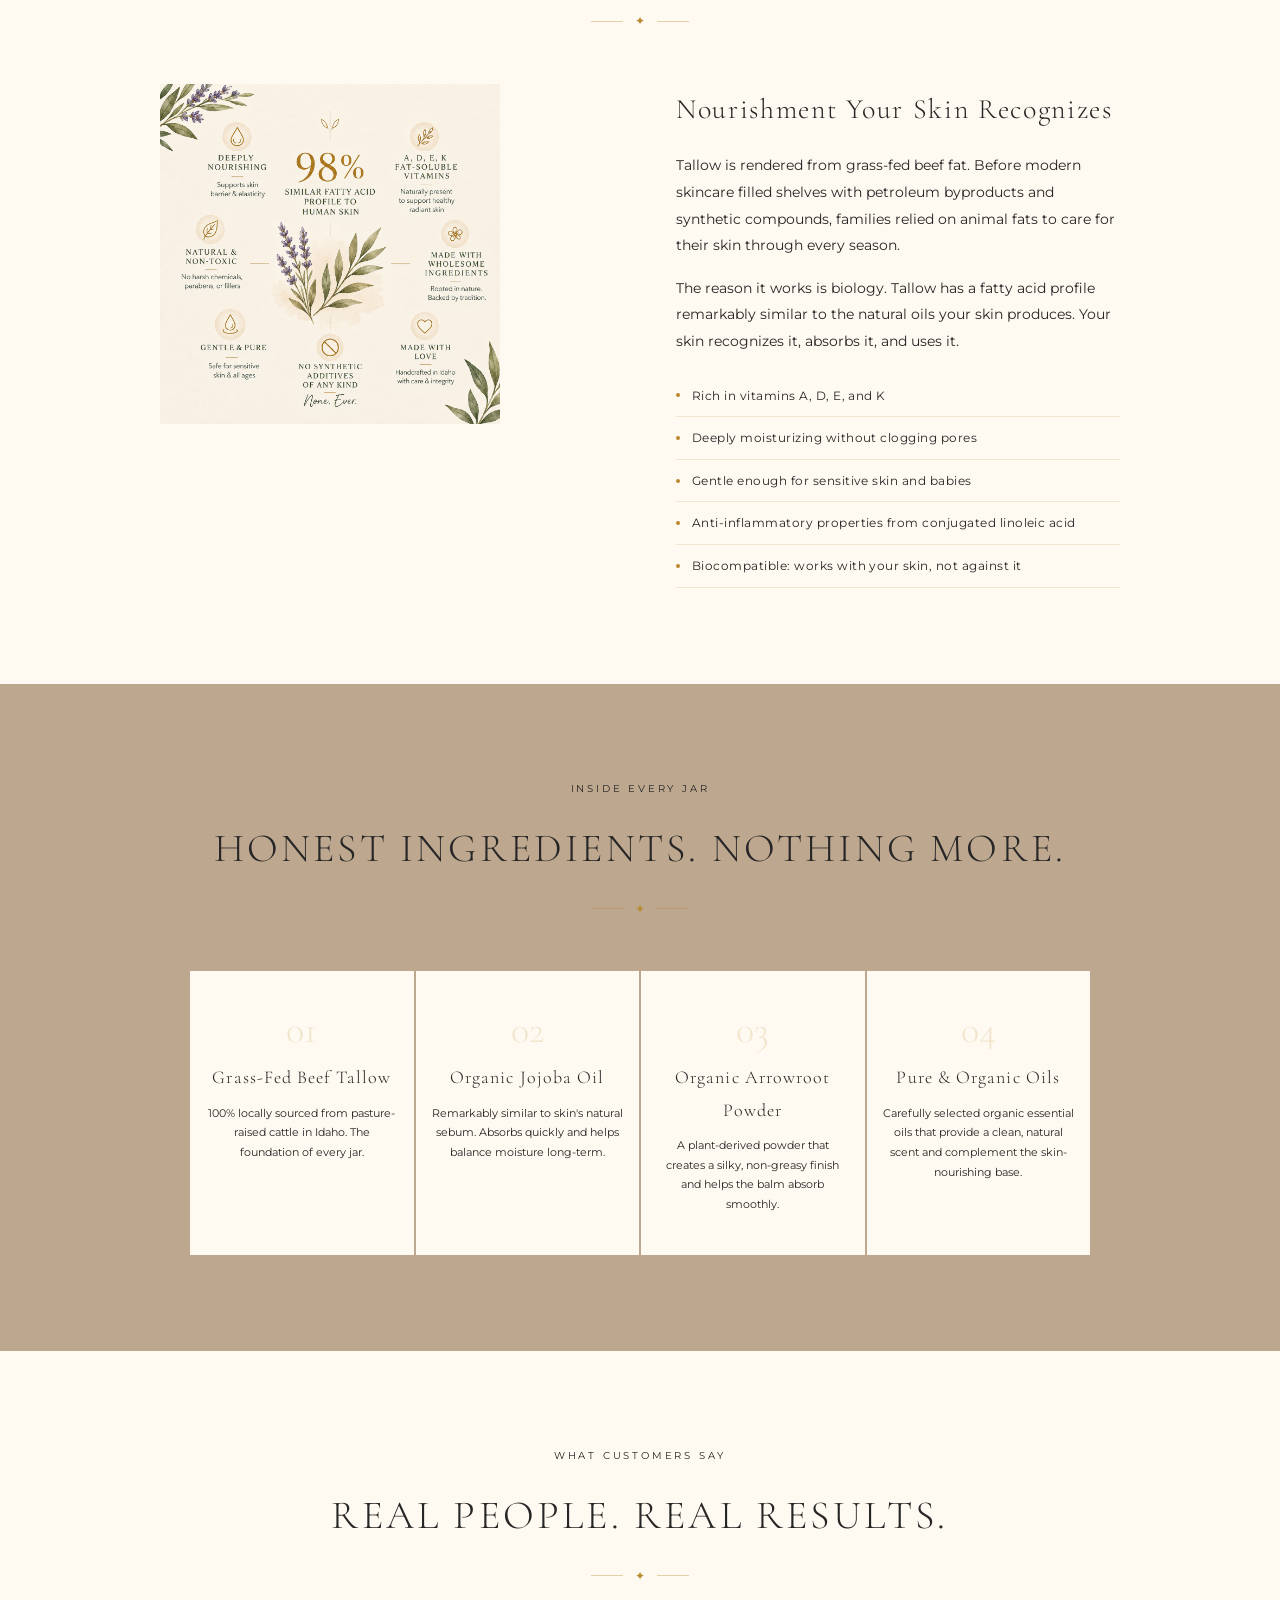
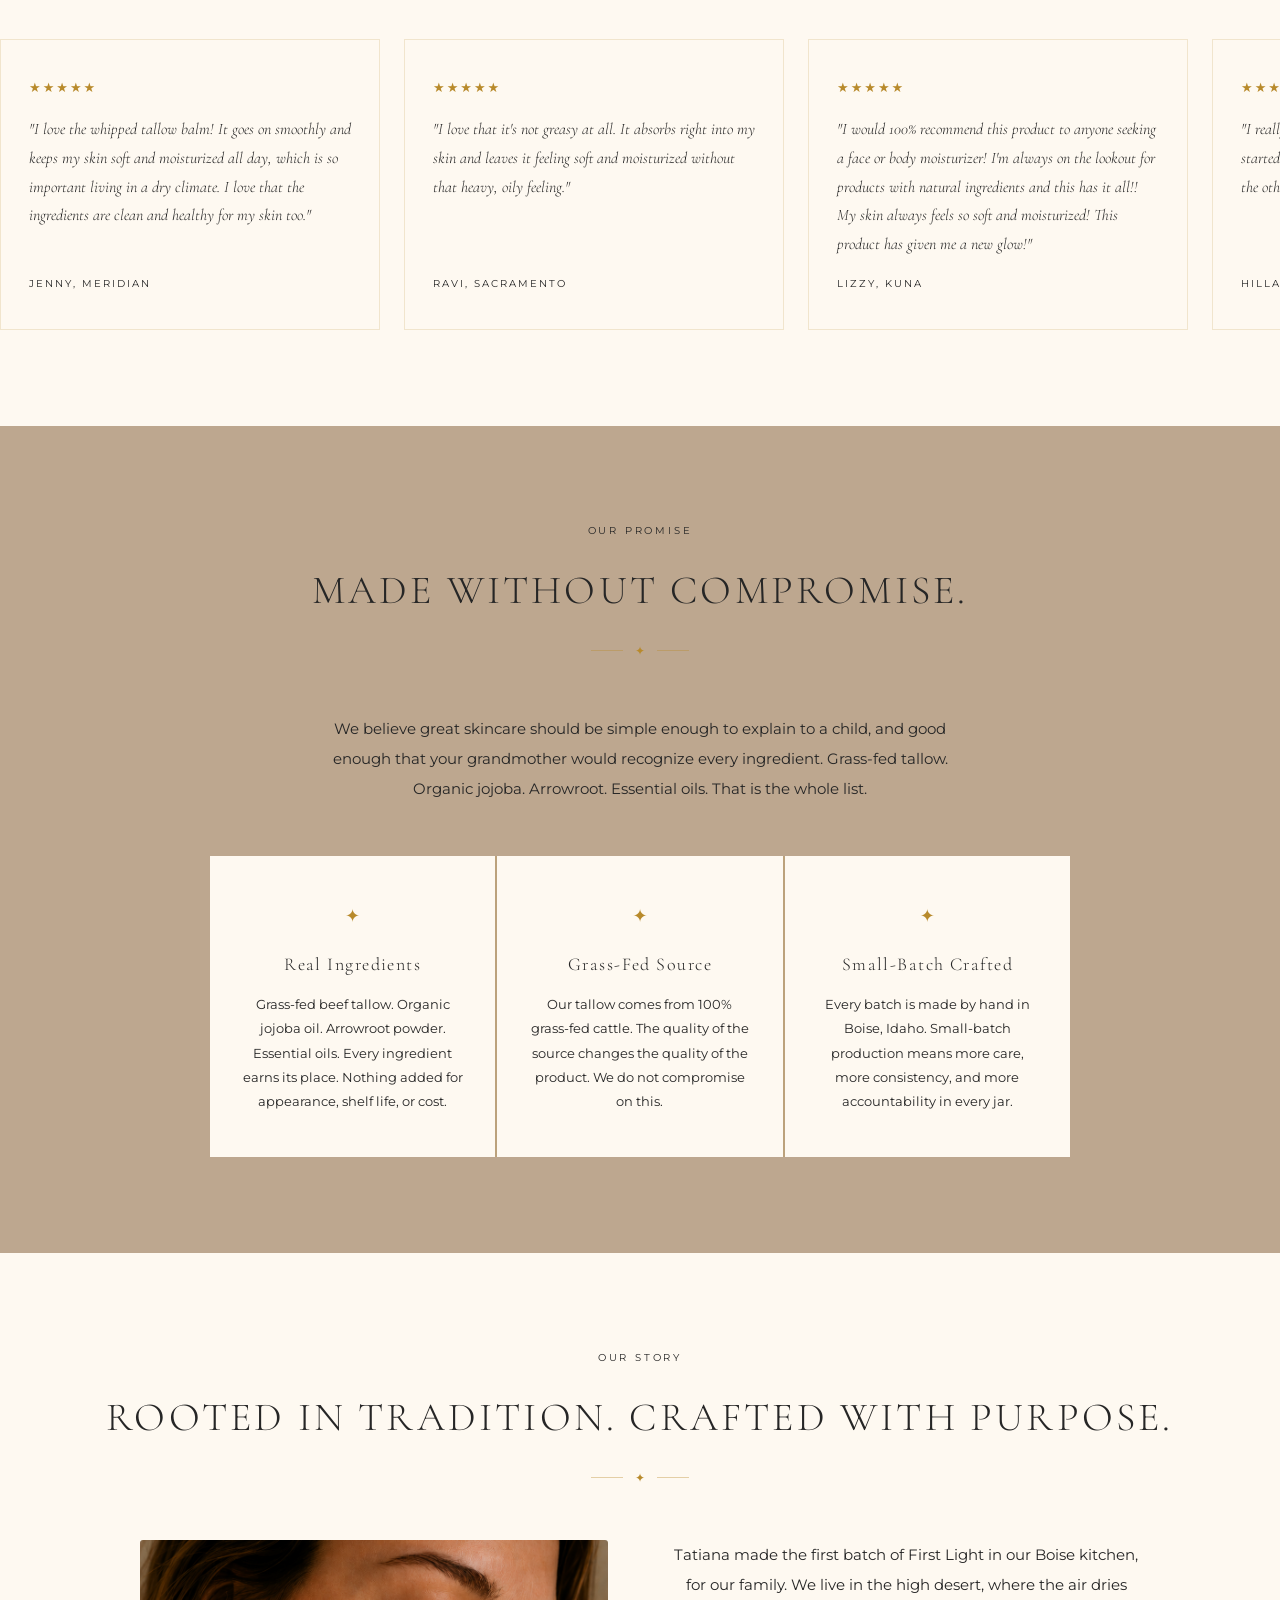
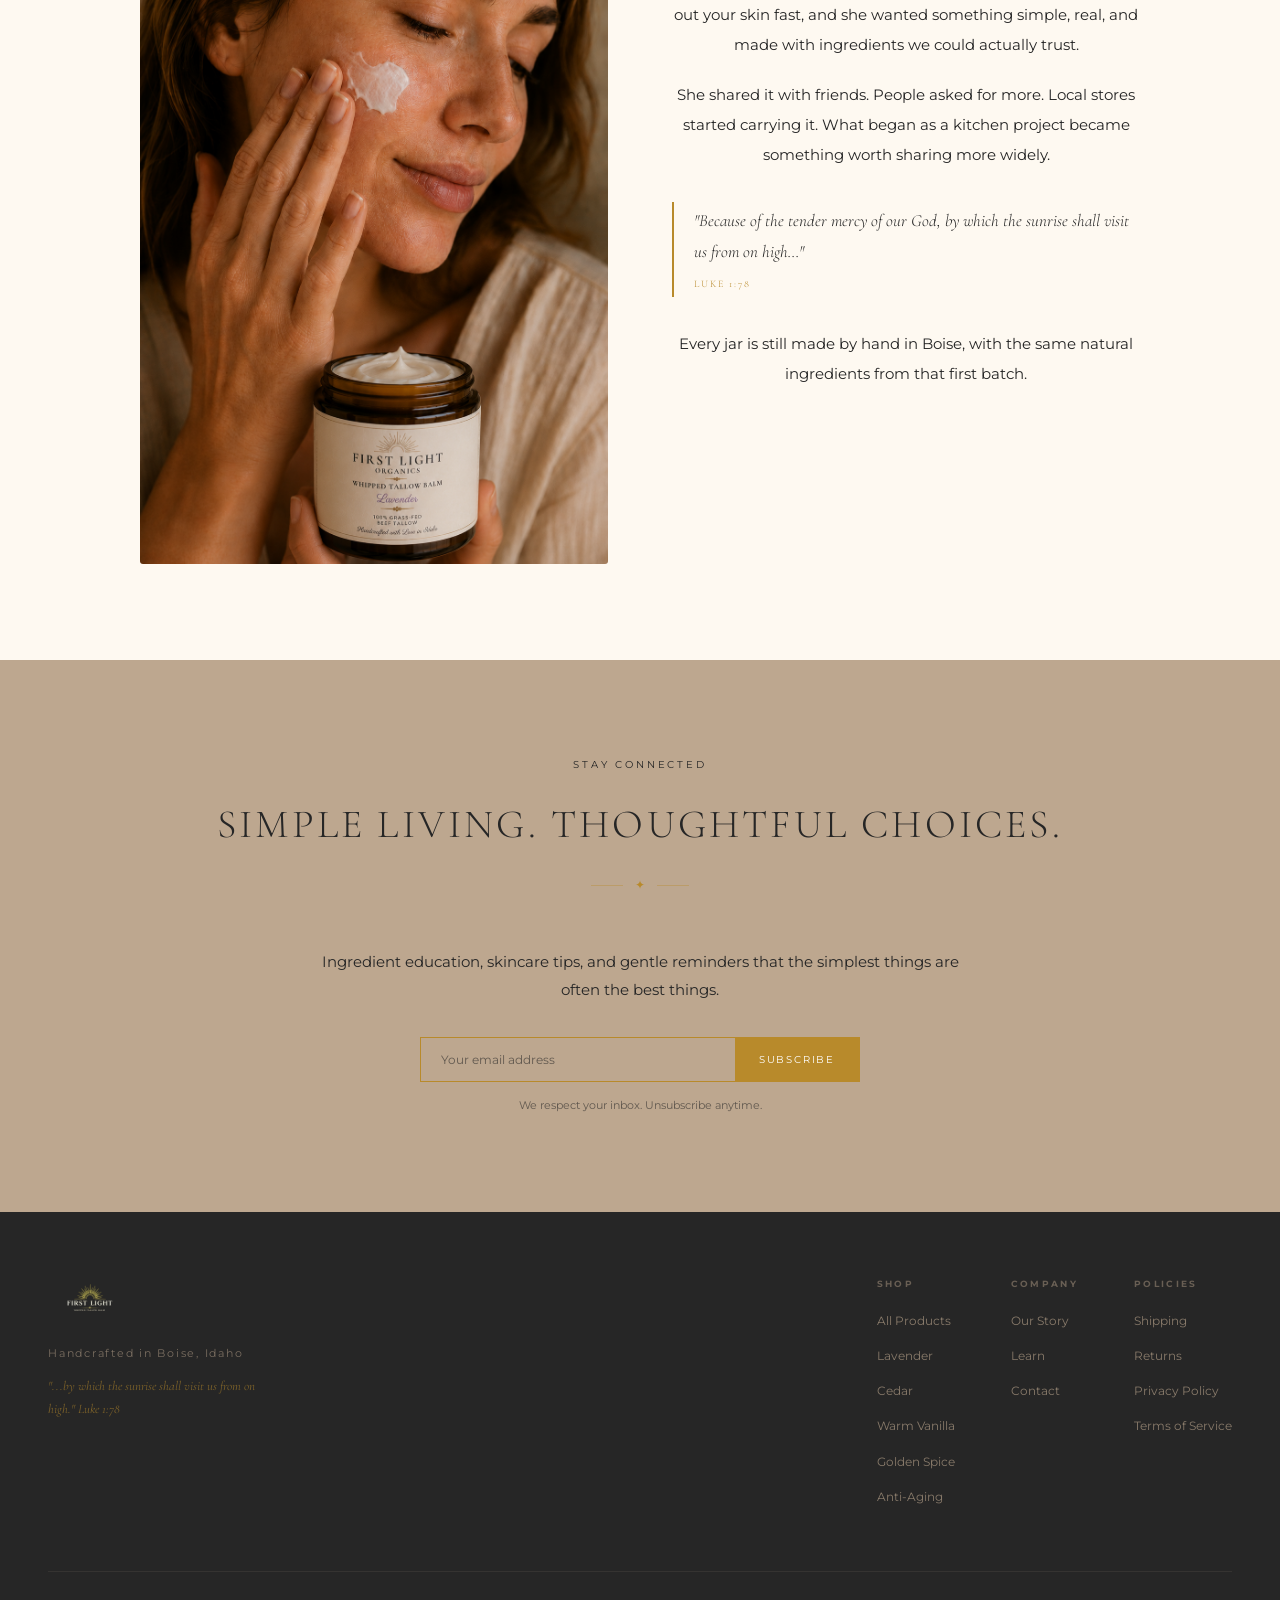
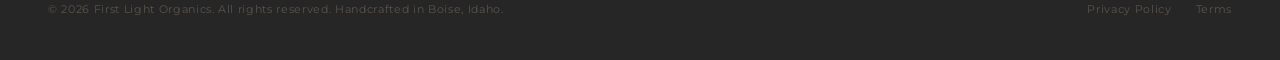
==== commit 8755a900: "Replace stat block with No Additives image" ====
--- a/index.html
+++ b/index.html
@@ -156,16 +156,7 @@
     <h2 class="s-title">Why Tallow?</h2>
     <div class="s-rule"><span>&#10022;</span></div>
     <div class="tallow-content">
-      <div class="tallow-stat-block">
-        <div class="tallow-stat">98%</div>
-        <div class="tallow-stat-label">Similar fatty acid profile to human skin</div>
-        <div class="tallow-divider"></div>
-        <div class="tallow-stat">A, D, E, K</div>
-        <div class="tallow-stat-label">Fat-soluble vitamins naturally present</div>
-        <div class="tallow-divider"></div>
-        <div class="tallow-stat">0</div>
-        <div class="tallow-stat-label">Synthetic additives of any kind</div>
-      </div>
+      <img src="images/no-additives.png" alt="98% similar fatty acid profile to human skin. Vitamins A, D, E, K naturally present. Zero synthetic additives." style="width:100%;max-width:340px;height:auto">
       <div class="tallow-text">
         <h3>Nourishment Your Skin Recognizes</h3>
         <p>Tallow is rendered from grass-fed beef fat. Before modern skincare filled shelves with petroleum byproducts and synthetic compounds, families relied on animal fats to care for their skin through every season.</p>
--- a/styles.css
+++ b/styles.css
@@ -52,7 +52,7 @@
 
 /* ── SHARED SECTION ── */
 section{ padding:96px 48px; }
-.s-label{ font-size:10px; letter-spacing:0.28em; text-transform:uppercase; color:var(--gold); text-align:center; margin-bottom:14px; }
+.s-label{ font-size:10px; letter-spacing:0.28em; text-transform:uppercase; color:var(--charcoal); text-align:center; margin-bottom:14px; }
 .s-title{ font-family:var(--serif); font-size:clamp(26px,3.2vw,40px); font-weight:300; letter-spacing:0.08em; text-transform:uppercase; text-align:center; color:var(--charcoal); margin-bottom:14px; text-wrap:balance; }
 .s-rule{ display:flex; align-items:center; gap:12px; width:fit-content; margin:0 auto 52px; }
 .s-rule::before,.s-rule::after{ content:''; width:32px; height:1px; background:var(--gold); opacity:0.38; }
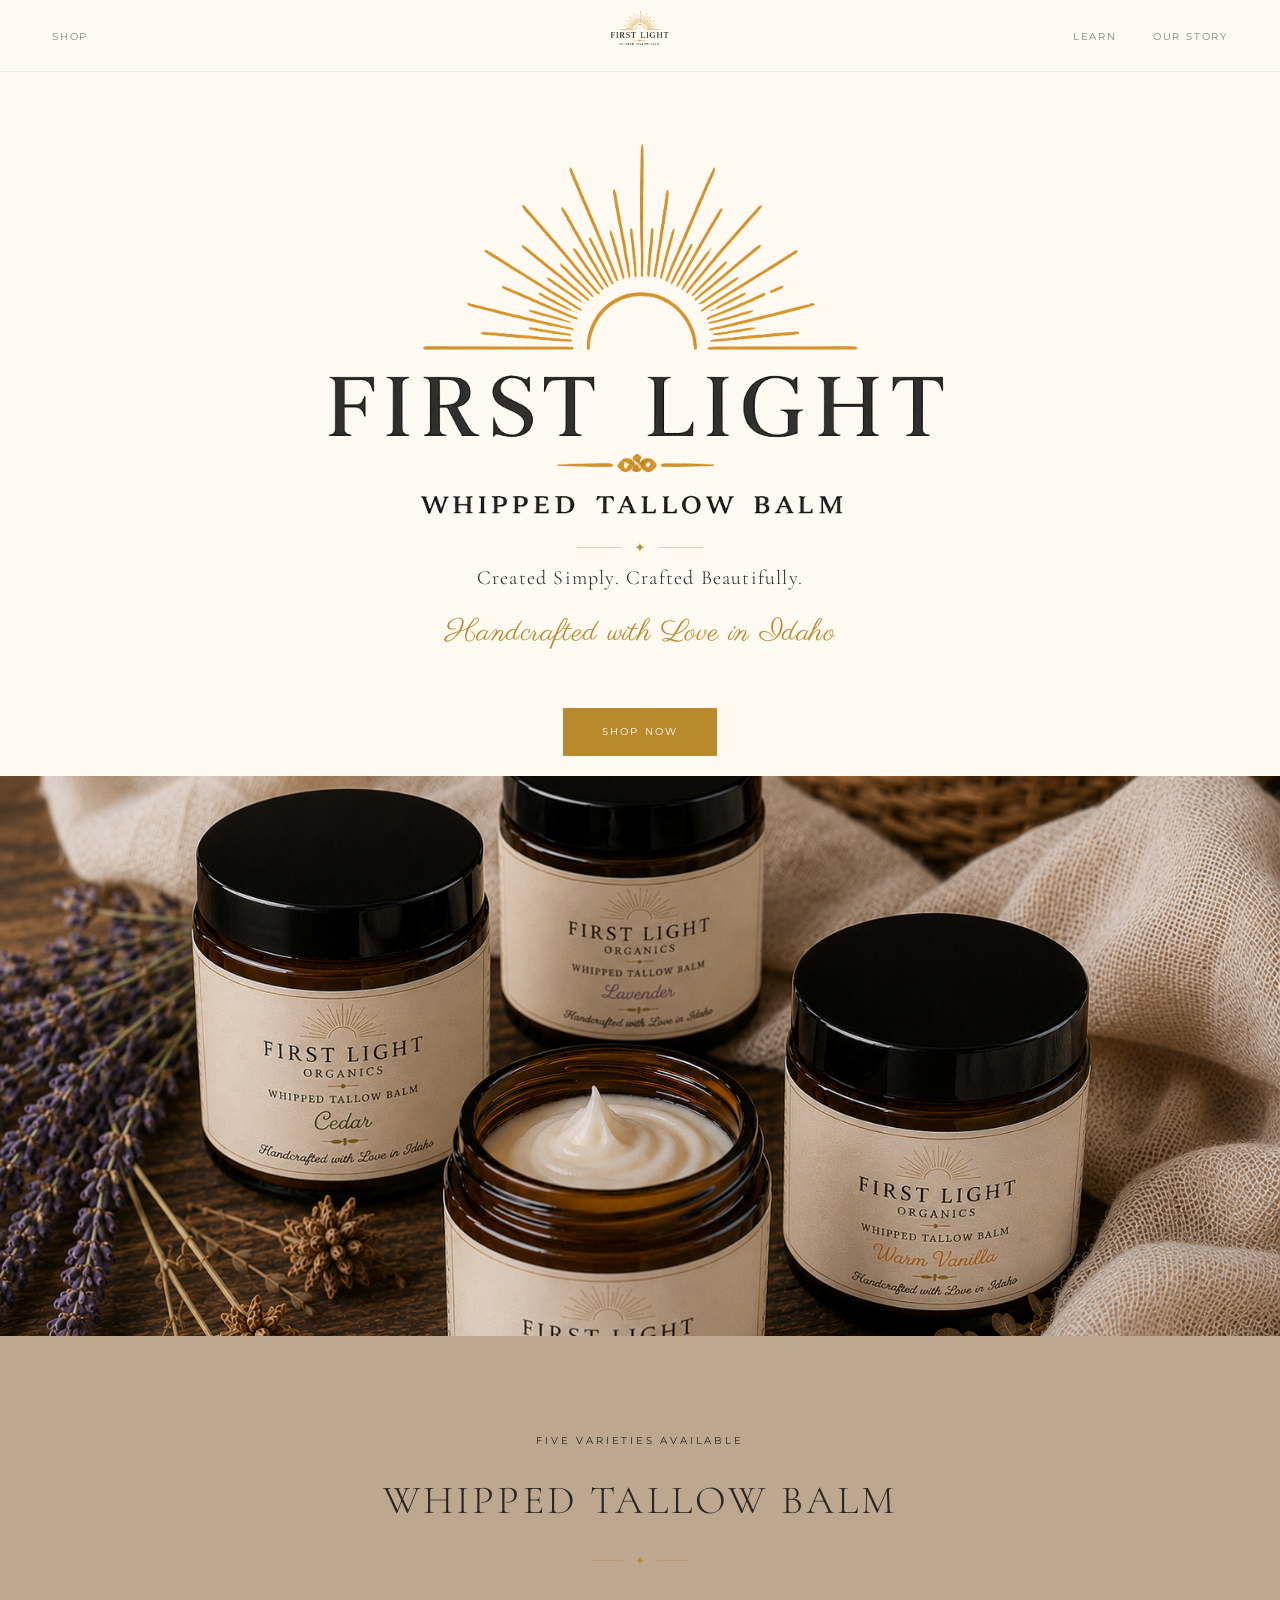
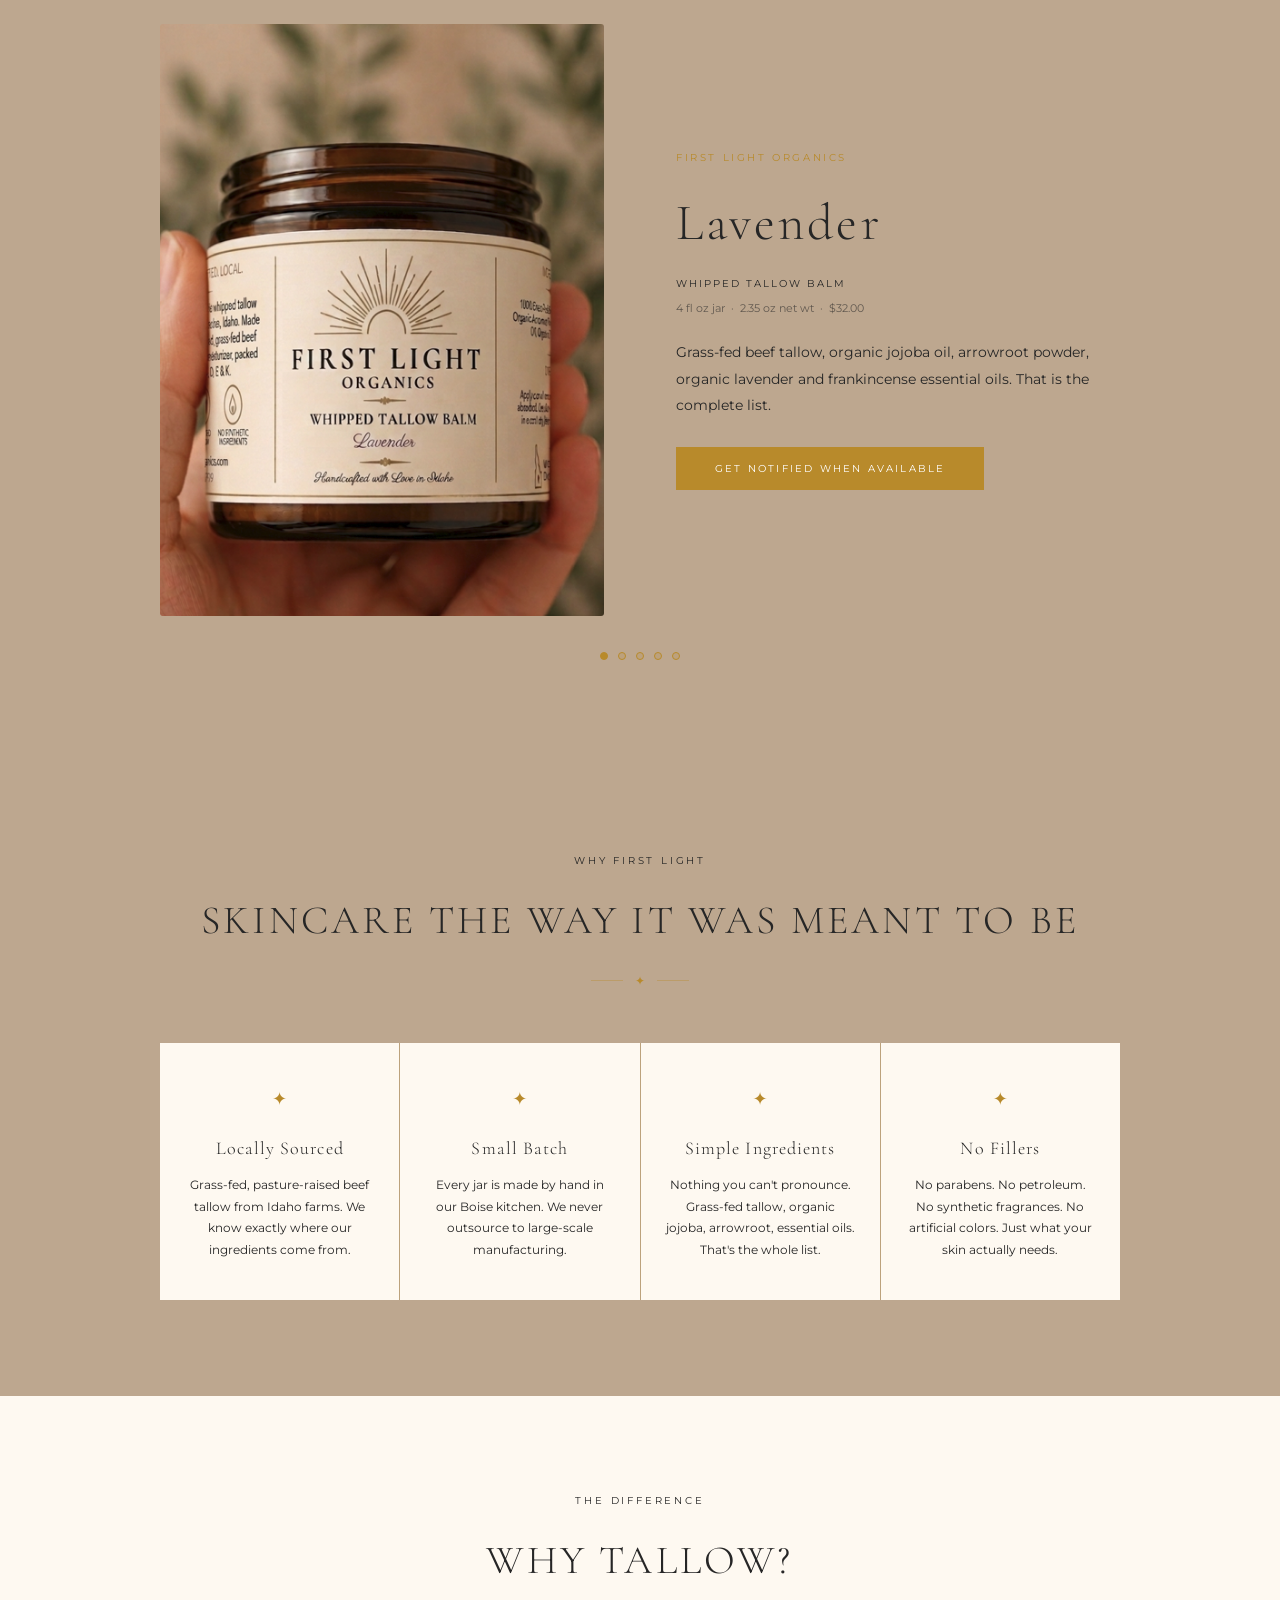
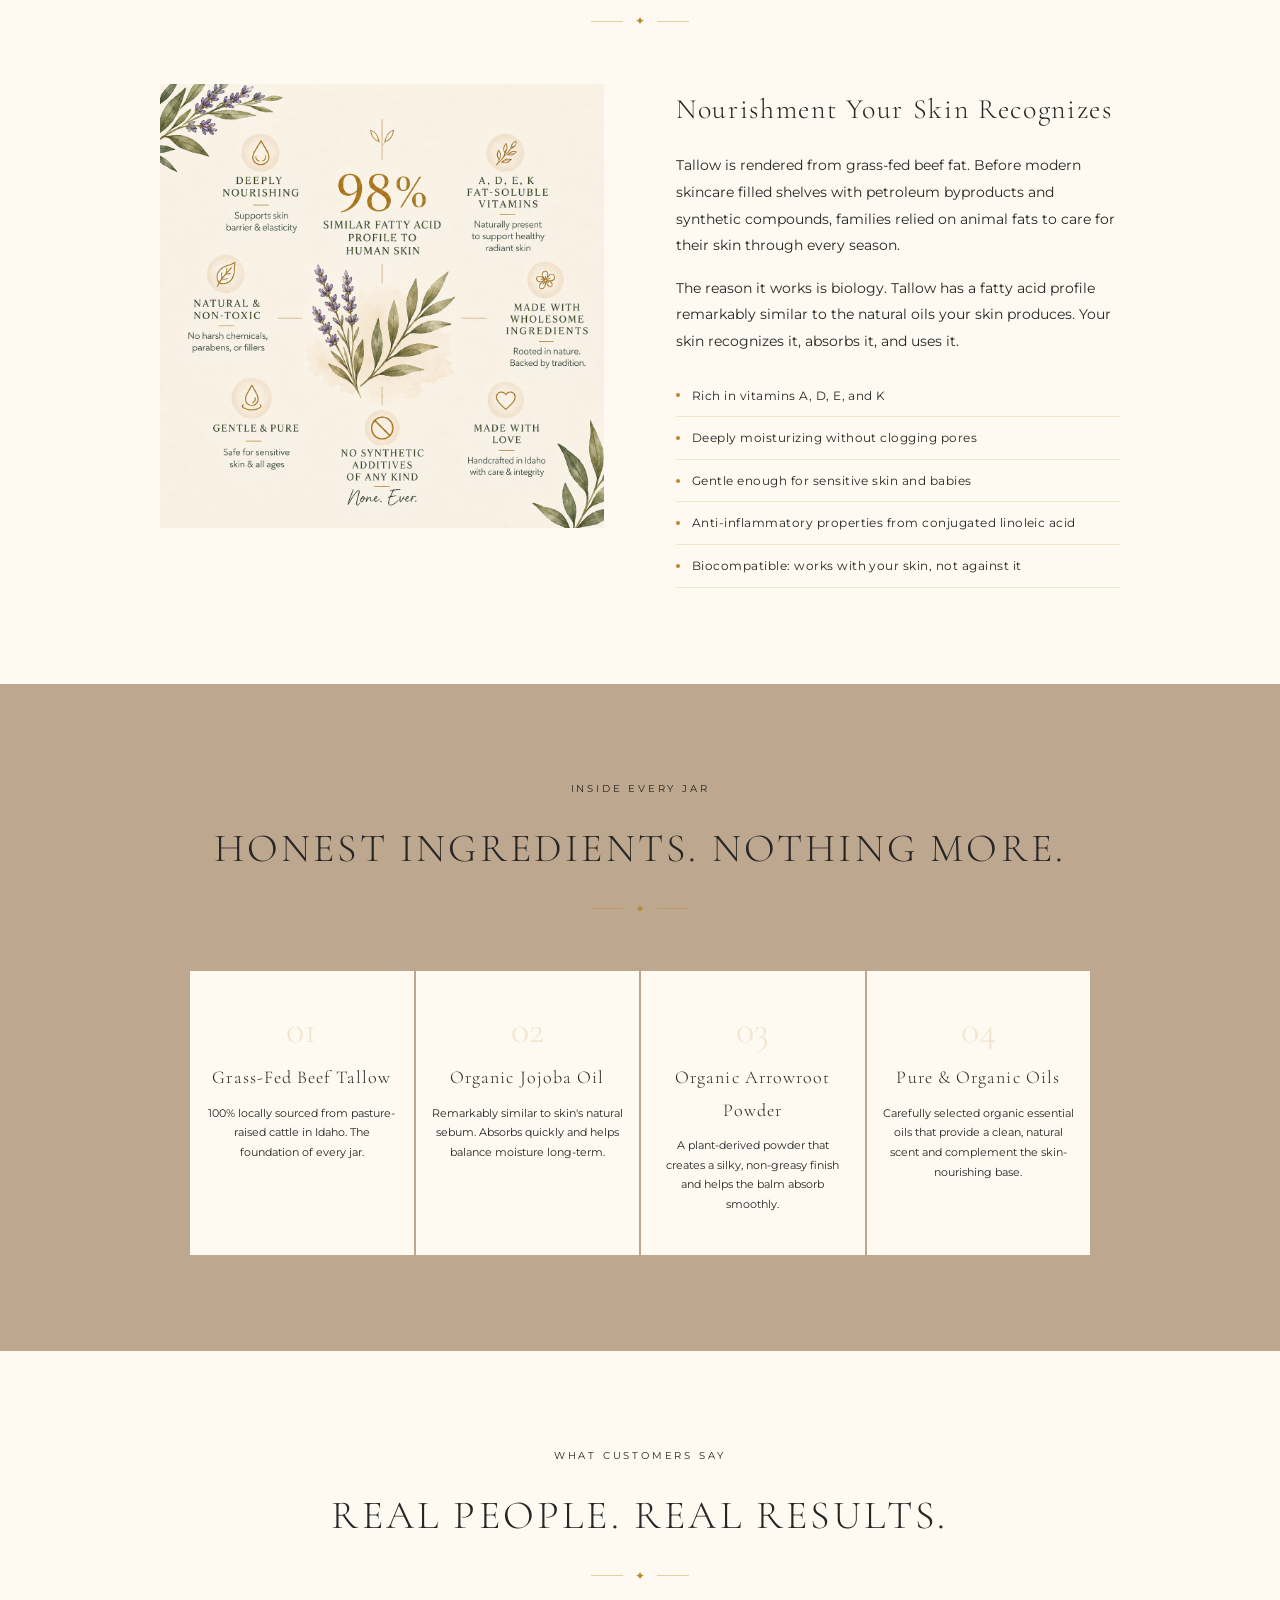
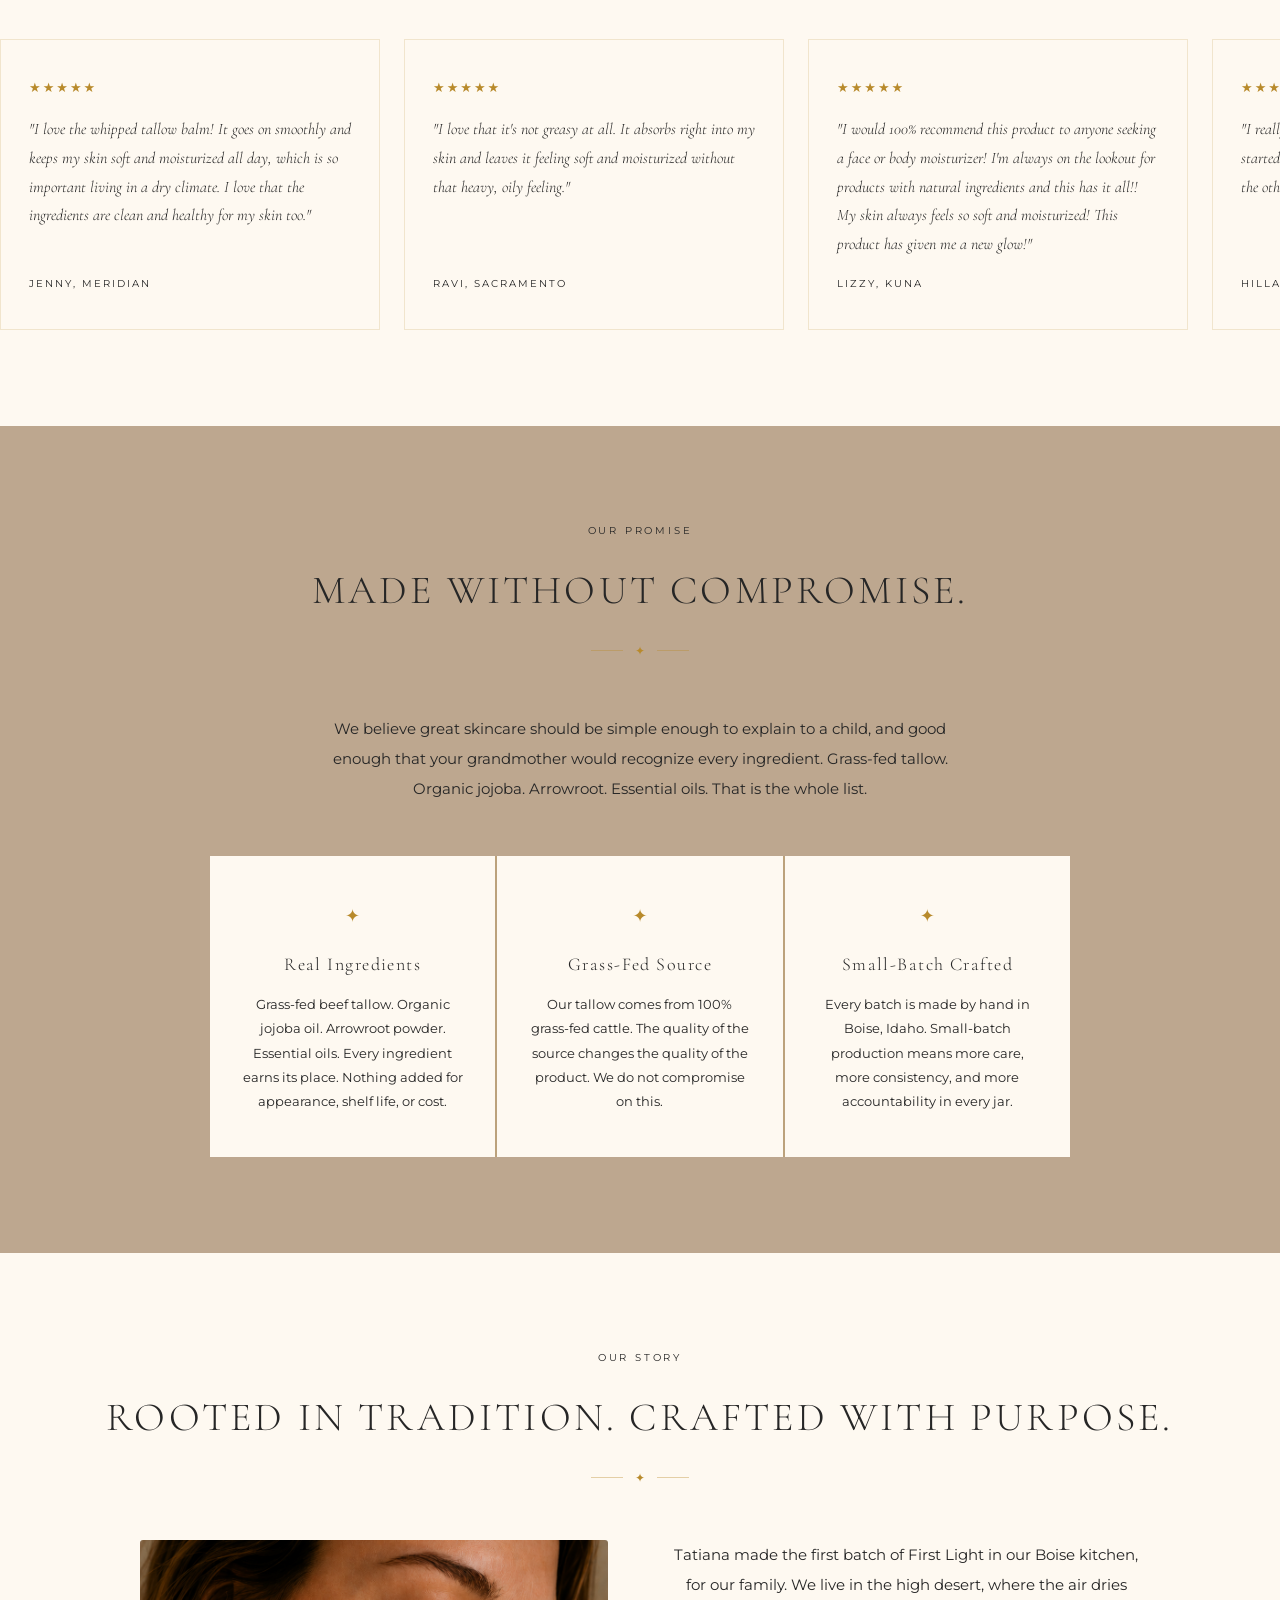
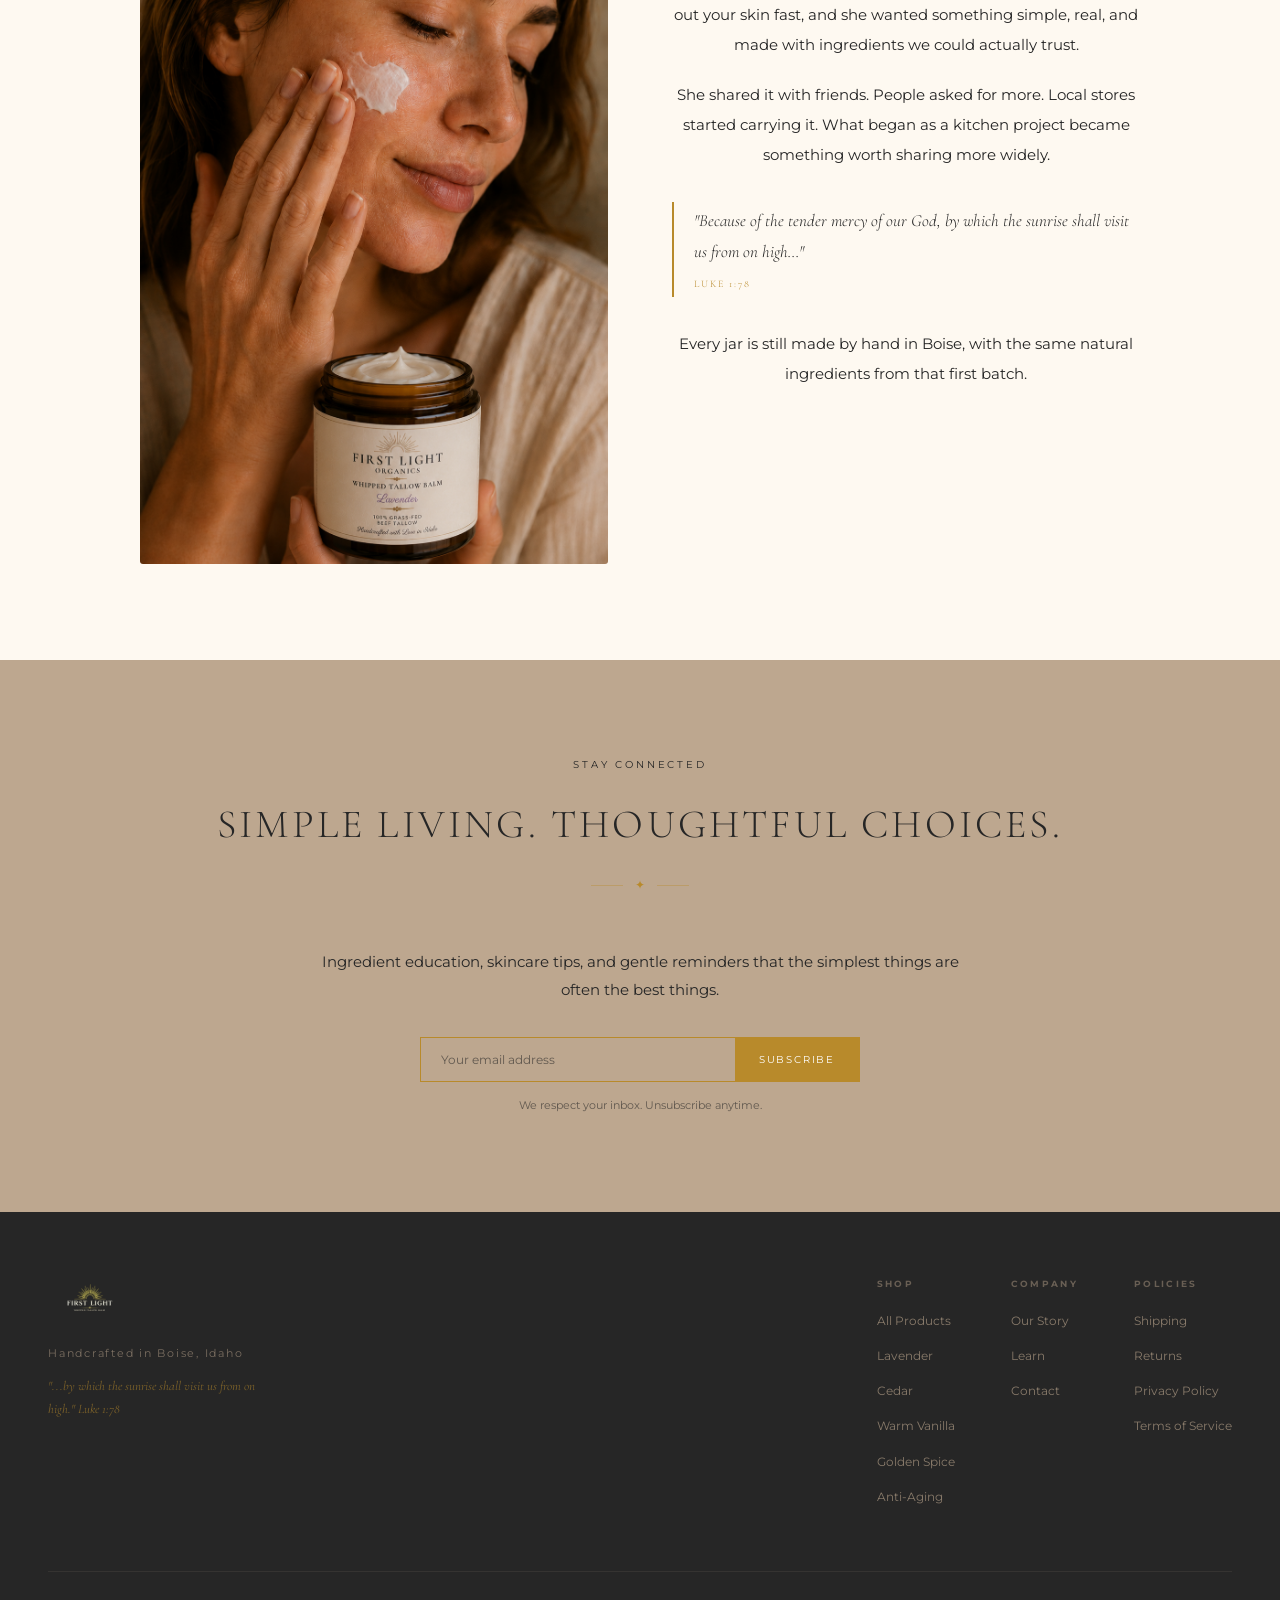
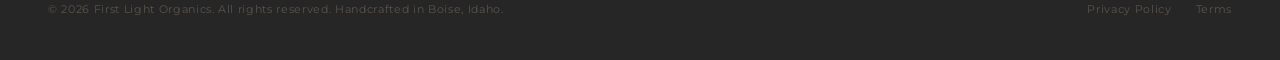
==== commit 2b7f1666: "Increase no-additives image size 50% to 510px" ====
--- a/index.html
+++ b/index.html
@@ -156,7 +156,7 @@
     <h2 class="s-title">Why Tallow?</h2>
     <div class="s-rule"><span>&#10022;</span></div>
     <div class="tallow-content">
-      <img src="images/no-additives.png" alt="98% similar fatty acid profile to human skin. Vitamins A, D, E, K naturally present. Zero synthetic additives." style="width:100%;max-width:340px;height:auto">
+      <img src="images/no-additives.png" alt="98% similar fatty acid profile to human skin. Vitamins A, D, E, K naturally present. Zero synthetic additives." style="width:100%;max-width:510px;height:auto">
       <div class="tallow-text">
         <h3>Nourishment Your Skin Recognizes</h3>
         <p>Tallow is rendered from grass-fed beef fat. Before modern skincare filled shelves with petroleum byproducts and synthetic compounds, families relied on animal fats to care for their skin through every season.</p>
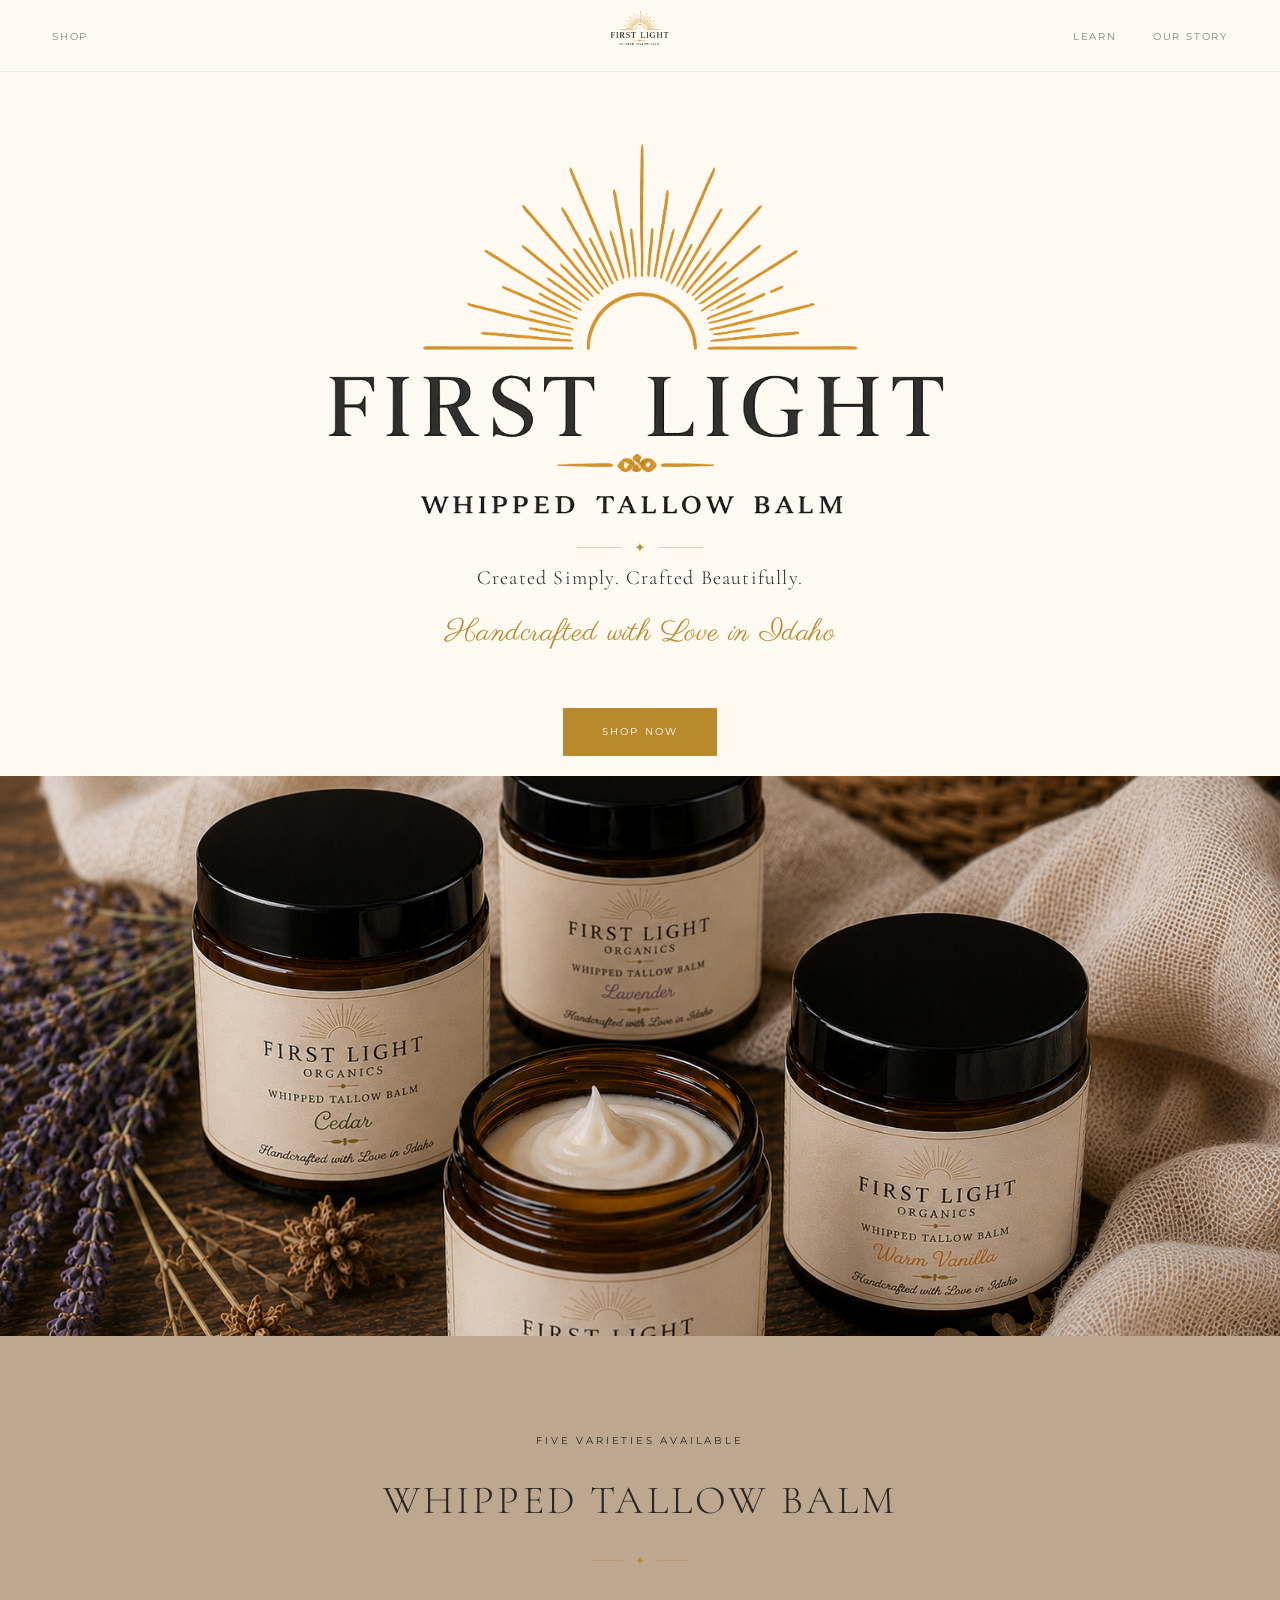
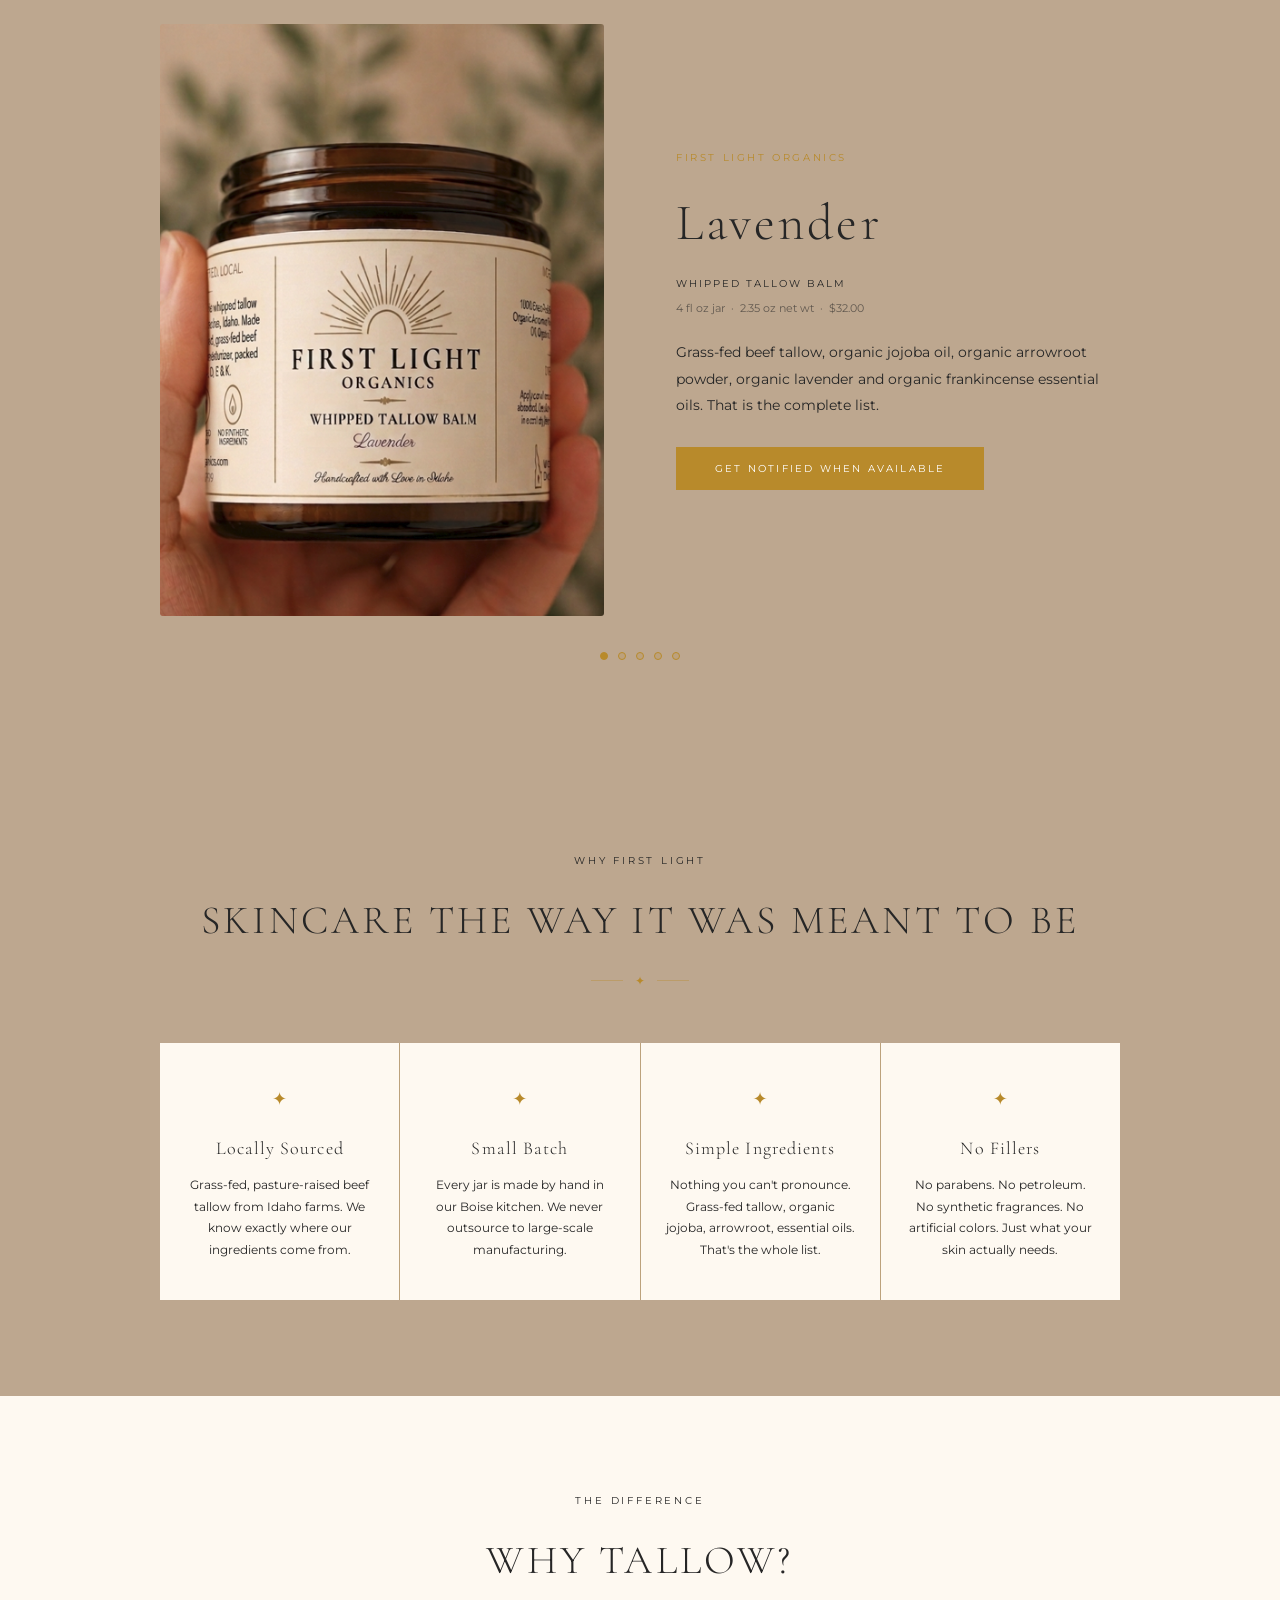
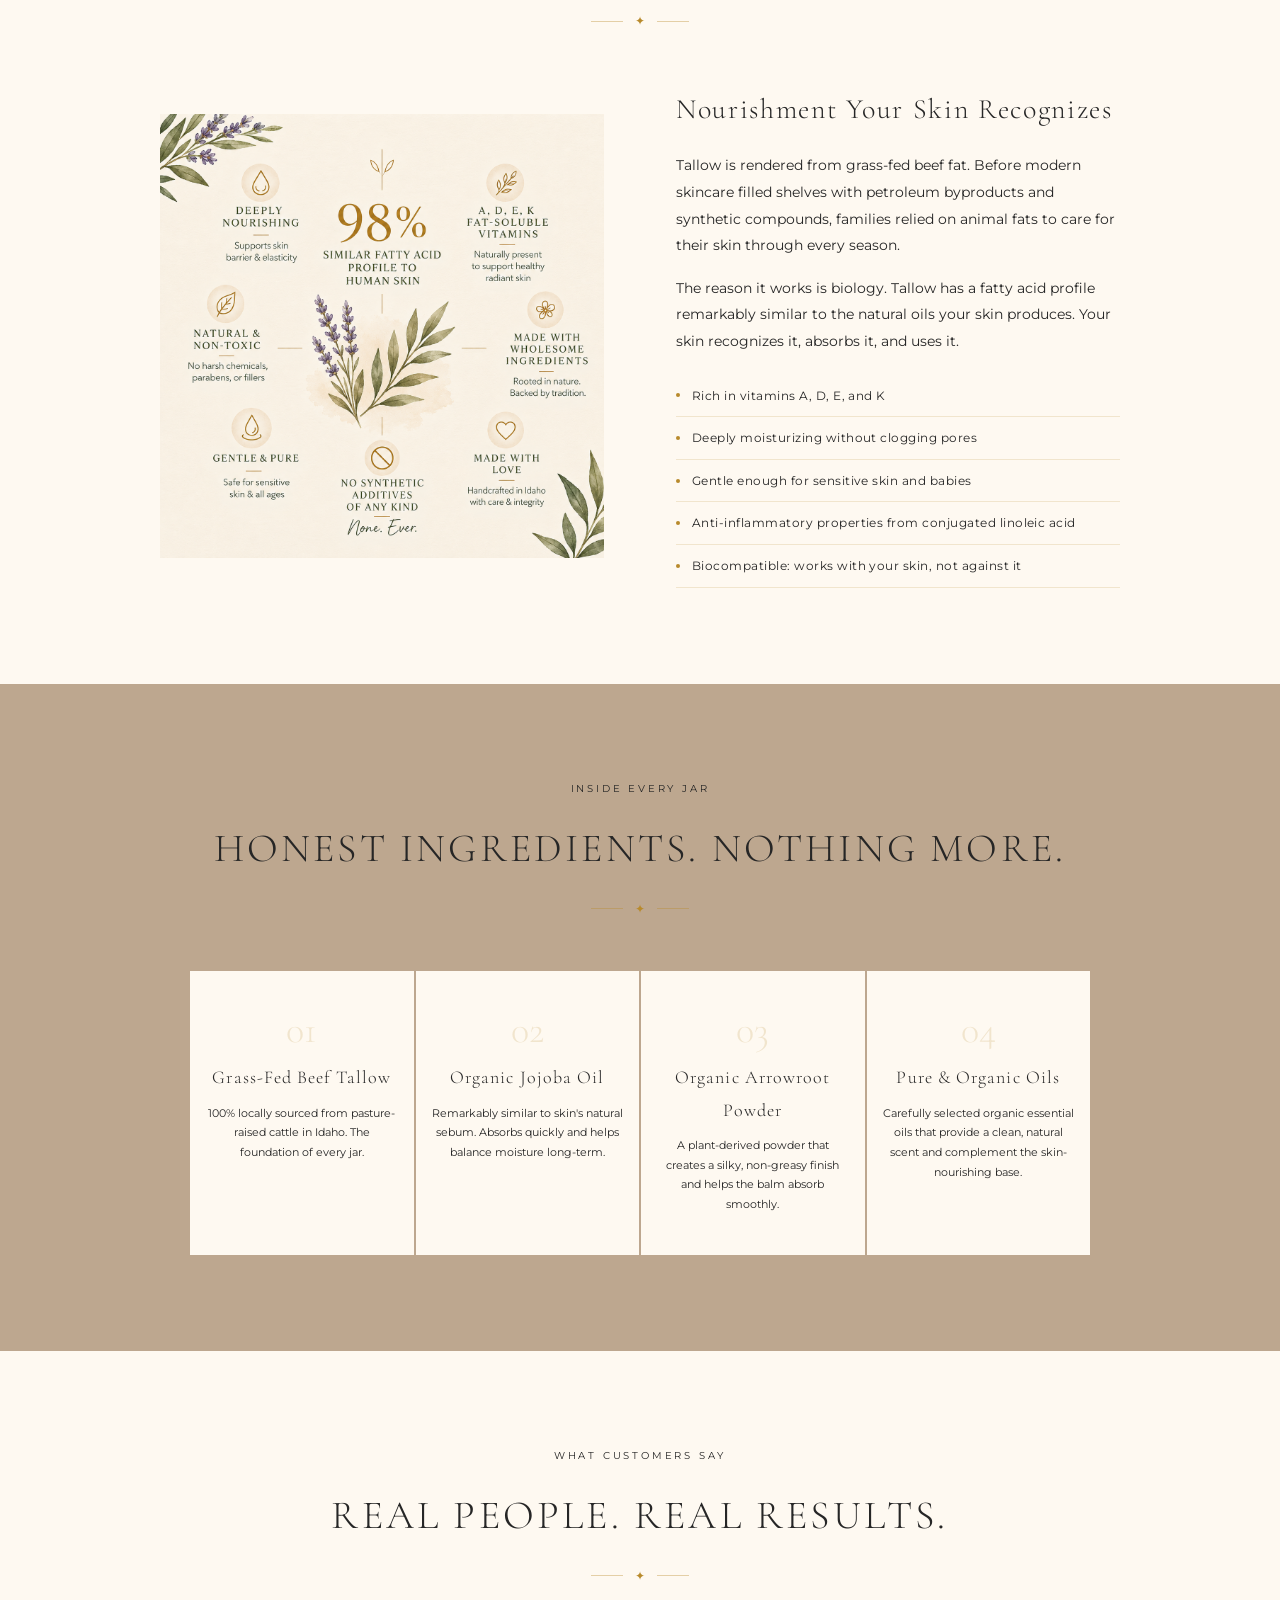
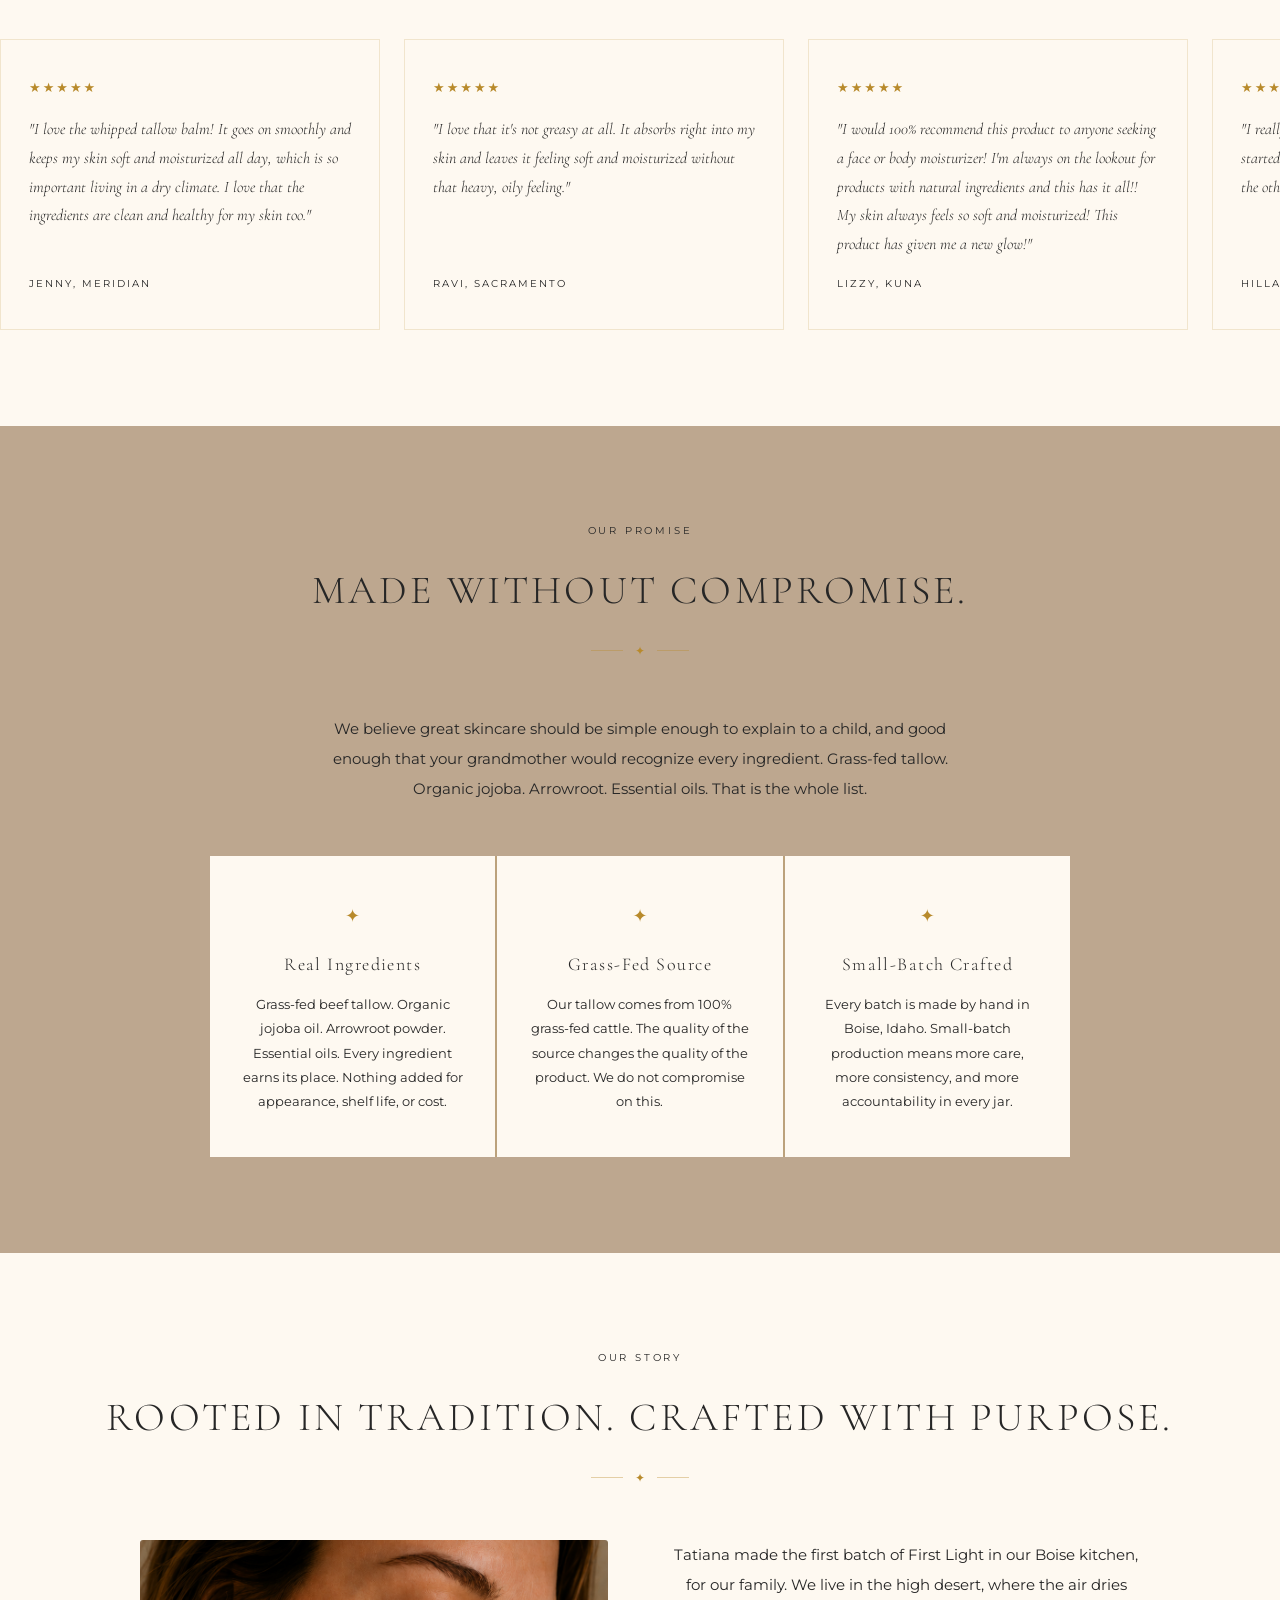
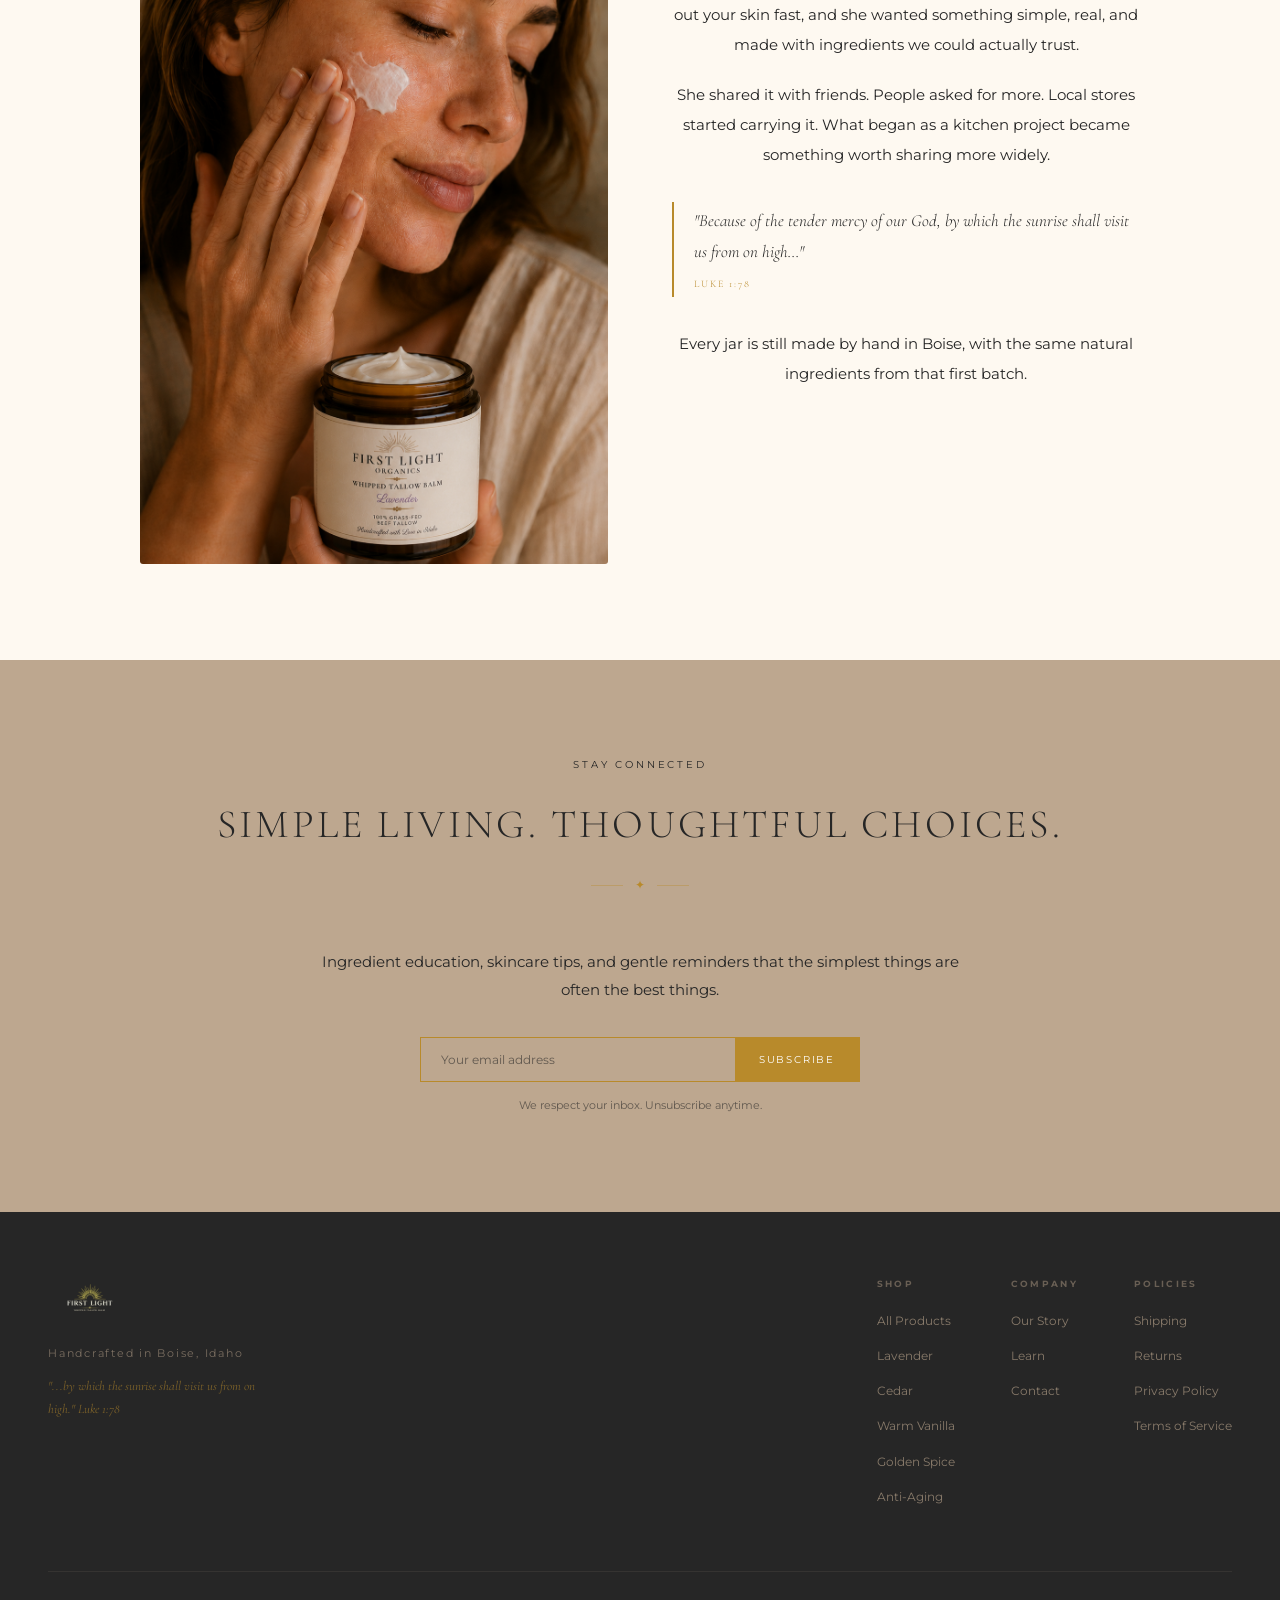
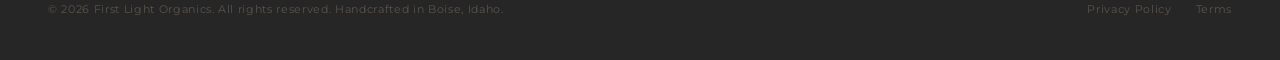
==== commit 63761bdf: "Update ingredient labels: organic arrowroot/frankincense/cedarwood, trim copy" ====
--- a/index.html
+++ b/index.html
@@ -41,7 +41,7 @@
             <h3 class="product-feature-name">Lavender</h3>
             <p class="product-sub">Whipped Tallow Balm</p>
             <p class="product-size">4 fl oz jar &nbsp;&middot;&nbsp; 2.35 oz net wt &nbsp;&middot;&nbsp; $32.00</p>
-            <p class="product-feature-desc">Grass-fed beef tallow, organic jojoba oil, arrowroot powder, organic lavender and frankincense essential oils. That is the complete list.</p>
+            <p class="product-feature-desc">Grass-fed beef tallow, organic jojoba oil, organic arrowroot powder, organic lavender and organic frankincense essential oils. That is the complete list.</p>
             <div class="notify-wrap" style="margin-top:28px">
               <button class="btn btn-gold" onclick="notifyClick(this)">Get Notified When Available</button>
             </div>
@@ -57,7 +57,7 @@
             <h3 class="product-feature-name">Cedar</h3>
             <p class="product-sub">Whipped Tallow Balm</p>
             <p class="product-size">4 fl oz jar &nbsp;&middot;&nbsp; 2.35 oz net wt &nbsp;&middot;&nbsp; $32.00</p>
-            <p class="product-feature-desc">Grass-fed beef tallow, organic jojoba oil, arrowroot powder, cedarwood essential oil. Warm, grounded, and woody. A scent that settles into the skin and stays.</p>
+            <p class="product-feature-desc">Grass-fed beef tallow, organic jojoba oil, organic arrowroot powder, organic cedarwood essential oil. Warm, grounded, and woody.</p>
             <div class="notify-wrap" style="margin-top:28px">
               <button class="btn btn-gold" onclick="notifyClick(this)">Get Notified When Available</button>
             </div>
@@ -73,7 +73,7 @@
             <h3 class="product-feature-name">Warm Vanilla</h3>
             <p class="product-sub">Whipped Tallow Balm</p>
             <p class="product-size">4 fl oz jar &nbsp;&middot;&nbsp; 2.35 oz net wt &nbsp;&middot;&nbsp; $32.00</p>
-            <p class="product-feature-desc">Grass-fed beef tallow, organic jojoba oil, arrowroot powder, vanilla essential oil. Soft and warm, with a sweetness that feels natural rather than added.</p>
+            <p class="product-feature-desc">Grass-fed beef tallow, organic jojoba oil, organic arrowroot powder, vanilla essential oil. Soft and warm, with a natural sweetness.</p>
             <div class="notify-wrap" style="margin-top:28px">
               <button class="btn btn-gold" onclick="notifyClick(this)">Get Notified When Available</button>
             </div>
@@ -156,7 +156,7 @@
     <h2 class="s-title">Why Tallow?</h2>
     <div class="s-rule"><span>&#10022;</span></div>
     <div class="tallow-content">
-      <img src="images/no-additives.png" alt="98% similar fatty acid profile to human skin. Vitamins A, D, E, K naturally present. Zero synthetic additives." style="width:100%;max-width:510px;height:auto">
+      <img src="images/no-additives.png" alt="98% similar fatty acid profile to human skin. Vitamins A, D, E, K naturally present. Zero synthetic additives." style="width:100%;height:auto;display:block">
       <div class="tallow-text">
         <h3>Nourishment Your Skin Recognizes</h3>
         <p>Tallow is rendered from grass-fed beef fat. Before modern skincare filled shelves with petroleum byproducts and synthetic compounds, families relied on animal fats to care for their skin through every season.</p>
--- a/styles.css
+++ b/styles.css
@@ -104,7 +104,7 @@
 .feature-text{ font-size:12px; line-height:1.8; color:var(--charcoal); }
 
 /* ── WHY TALLOW (home teaser) ── */
-.tallow-content{ display:grid; grid-template-columns:1fr 1fr; gap:72px; max-width:960px; margin:0 auto; align-items:start; }
+.tallow-content{ display:grid; grid-template-columns:1fr 1fr; gap:72px; max-width:960px; margin:0 auto; align-items:center; }
 .tallow-stat-block{ padding:40px; border:1px solid var(--g-dim); text-align:center; }
 .tallow-stat{ font-family:var(--serif); font-size:clamp(40px,5vw,60px); font-weight:300; color:var(--gold); line-height:1; margin-bottom:8px; }
 .tallow-stat-label{ font-size:10px; letter-spacing:0.2em; text-transform:uppercase; color:var(--charcoal); }
